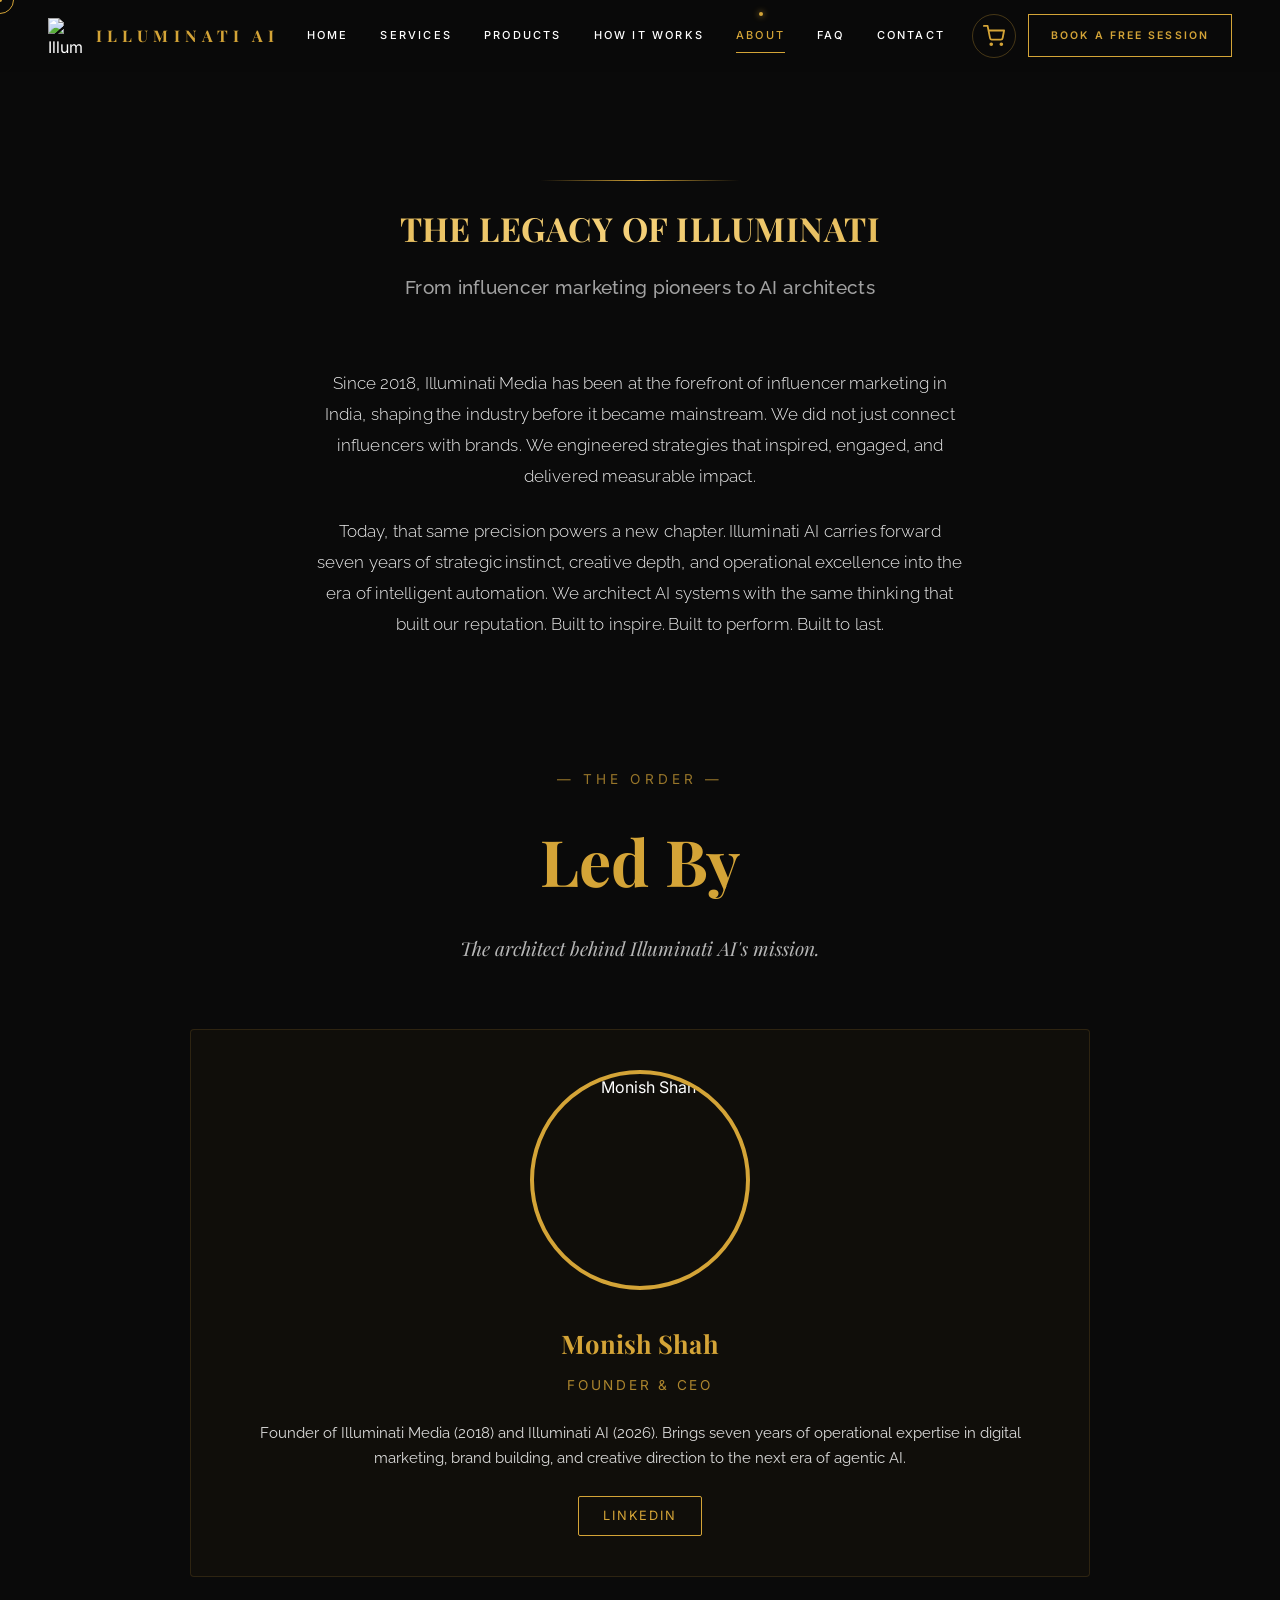
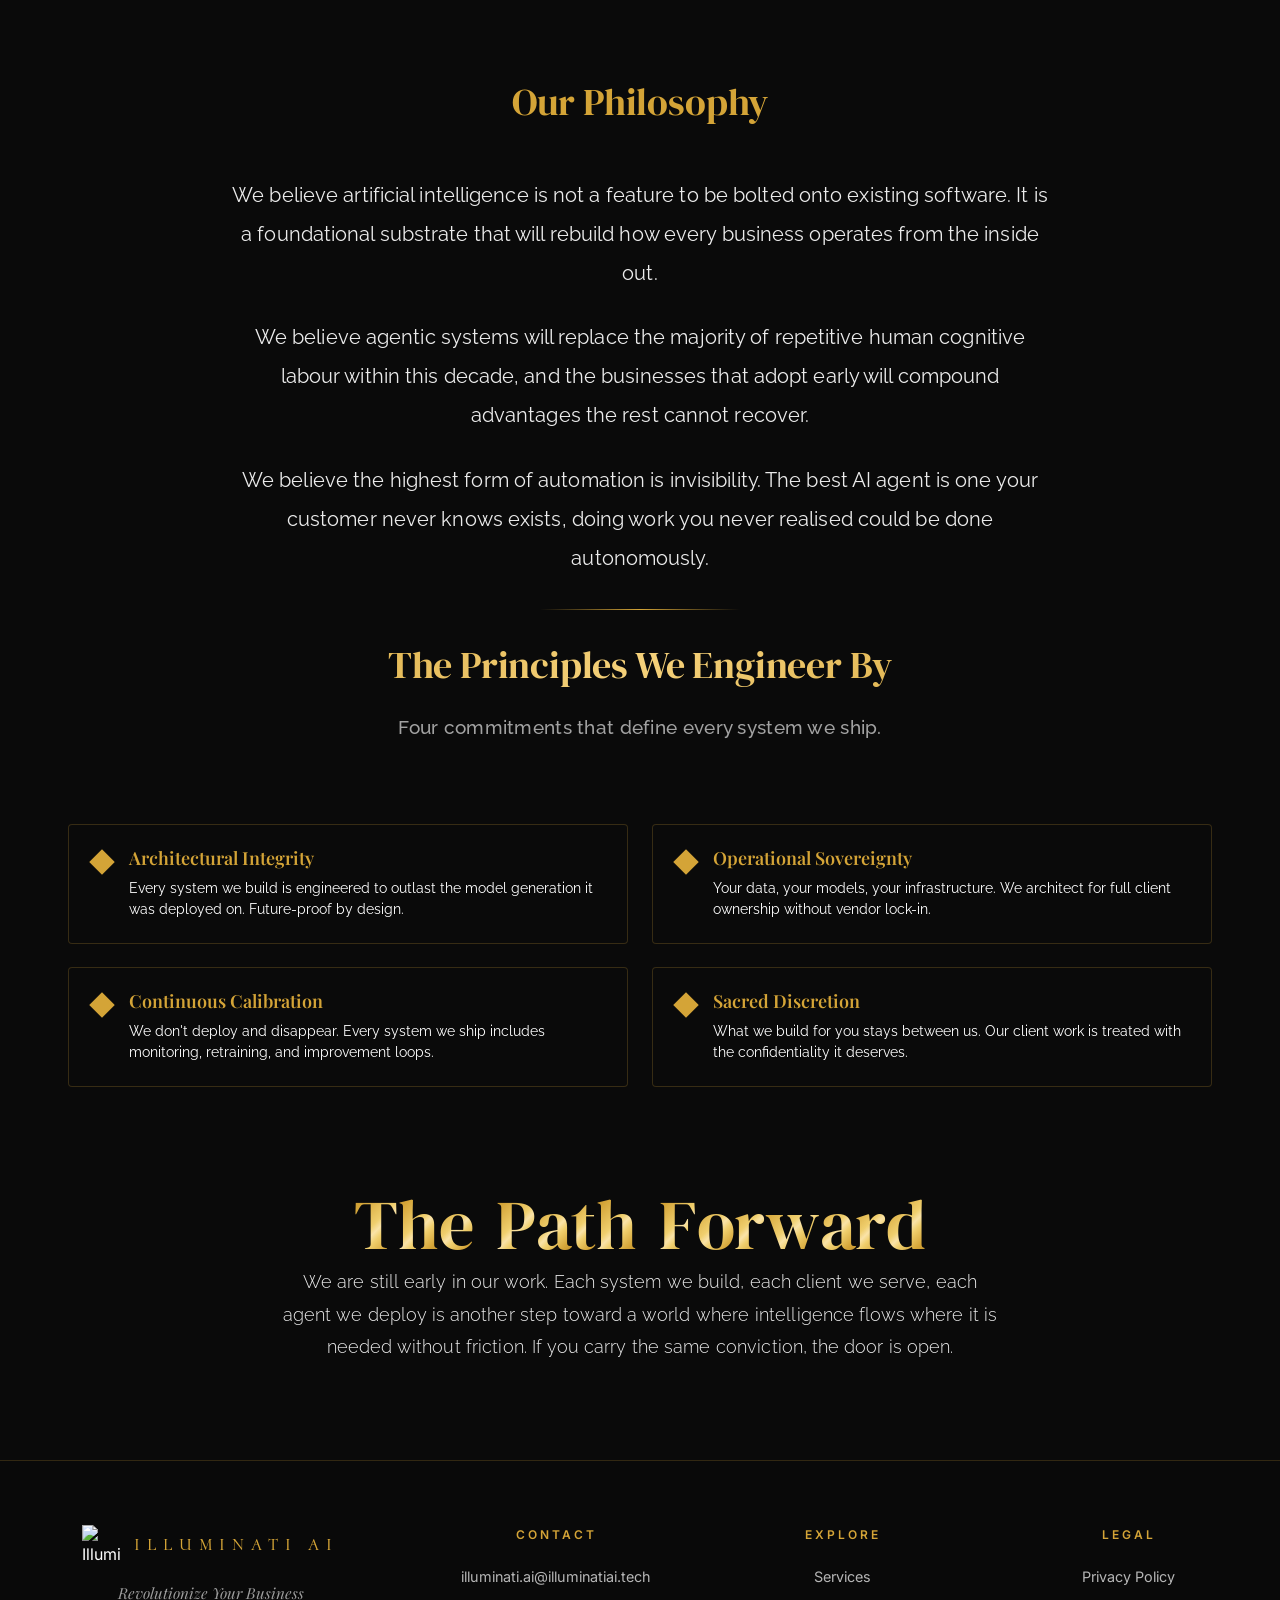
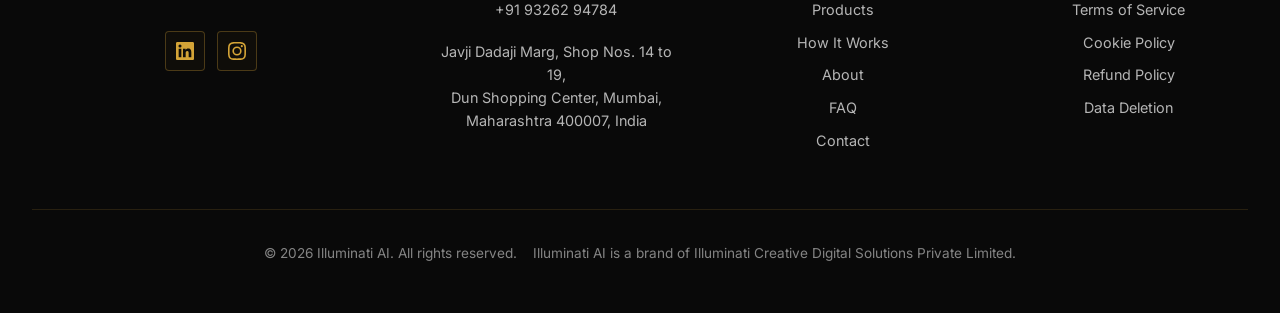
==== about.html @ 4850814b "Cache-bust app.js so the service-card reveal fix reaches returning visitors vercel.json serves /asse" ====
﻿<!DOCTYPE html>
<html lang="en">
<head>
<meta charset="UTF-8" />
<meta name="viewport" content="width=device-width, initial-scale=1.0" />
<meta name="description" content="Illuminati AI evolved from Illuminati Media (est. 2018). Founded by Monish Shah, we engineer premium AI agents and agentic systems for Indian businesses.">
<title>About Illuminati AI – AI Agency Founded by Monish Shah, Mumbai</title>
<link rel="preconnect" href="https://fonts.googleapis.com">
<link rel="preconnect" href="https://fonts.gstatic.com" crossorigin>
<link href="https://fonts.googleapis.com/css2?family=Cinzel:wght@400;500;600;700;800;900&family=Cormorant+Garamond:ital,wght@0,300..700;1,300..700&family=Italiana&family=Inter:wght@300;400;500;600;700&family=DM+Serif+Display&family=Playfair+Display:ital,wght@0,400..900;1,400..900&family=Fraunces:opsz,wght@9..144,300..700&family=EB+Garamond:ital,wght@0,400..800;1,400..800&family=Cormorant+Upright:wght@300;400;500;600;700&family=Raleway:ital,wght@0,100..900;1,100..900&display=swap" rel="stylesheet">
<link rel="canonical" href="https://illuminatiai.tech/about.html">
<meta name="robots" content="index, follow">

<link rel="icon" type="image/png" href="assets/logo.png">
<link rel="apple-touch-icon" href="assets/logo.png">
<meta name="theme-color" content="#0a0a0a">

<!-- SEO: keywords + author + language -->
<meta name="keywords" content="Illuminati AI, Monish Shah, AI agency Mumbai, agentic AI, AI engineering team, founder">
<meta name="author" content="Illuminati AI">
<meta name="language" content="English">

<!-- SEO: OG image dimensions + locale (companion to existing OG tags) -->
<meta property="og:image:width" content="1200">
<meta property="og:image:height" content="630">
<meta property="og:locale" content="en_US">

<!-- SEO: Twitter URL + description (companion to existing twitter:* tags) -->
<meta name="twitter:url" content="https://illuminatiai.tech/about.html">
<meta name="twitter:description" content="Illuminati AI evolved from Illuminati Media (est. 2018). Premium AI engineering for Indian businesses.">

<!-- Google Analytics 4 (gated by cookie consent — Consent Mode v2, defaults to DENIED) -->
<script async src="https://www.googletagmanager.com/gtag/js?id=G-WFK3MFE11M"></script>
<script>
  window.dataLayer = window.dataLayer || [];
  function gtag(){dataLayer.push(arguments);}

  // Default to DENIED for everything that needs consent. The cookie banner
  // flips analytics_storage to 'granted' on Accept All via gtag('consent','update', ...).
  gtag('consent', 'default', {
    'analytics_storage': 'denied',
    'ad_storage': 'denied',
    'ad_user_data': 'denied',
    'ad_personalization': 'denied',
    'wait_for_update': 500
  });

  gtag('js', new Date());
  gtag('config', 'G-WFK3MFE11M', { 'anonymize_ip': true });
</script>

<meta property="og:type" content="website">
<meta property="og:site_name" content="Illuminati AI">
<meta property="og:title" content="About Illuminati AI – AI Agency Founded by Monish Shah">
<meta property="og:description" content="Illuminati AI evolved from Illuminati Media (est. 2018). Premium AI engineering for Indian businesses.">
<meta property="og:image" content="https://illuminatiai.tech/assets/logo.png">
<meta property="og:url" content="https://illuminatiai.tech/about.html">

<meta name="twitter:card" content="summary_large_image">
<meta name="twitter:title" content="About Illuminati AI – AI Agency in Mumbai">
<meta name="twitter:image" content="https://illuminatiai.tech/assets/logo.png">
<link rel="stylesheet" href="assets/styles.css">
<script src="assets/feature-flags.js"></script>
<script src="https://checkout.razorpay.com/v1/checkout.js"></script>
</head>
<body class="about-page">

<div class="cursor-ring"></div>
<div class="cursor-dot"></div>

<nav class="nav" id="nav">
  <a href="index.html" class="nav-brand" data-page-link>
    <span class="logo-mark" data-logo="mark"></span>
    <span class="nav-brand-name">Illuminati AI</span>
  </a>
  <ul class="nav-links">
    <li><a class="nav-link" href="index.html"        data-nav="index.html"        data-page-link>Home</a></li>
    <li><a class="nav-link" href="services.html"     data-nav="services.html"     data-page-link>Services</a></li>
    <li><a class="nav-link" href="products.html"     data-nav="products.html"     data-page-link>Products</a></li>
    <li><a class="nav-link" href="how-it-works.html" data-nav="how-it-works.html" data-page-link>How It Works</a></li>
    <li><a class="nav-link" href="about.html"        data-nav="about.html"        data-page-link>About</a></li>
    <li><a class="nav-link" href="faq.html"          data-nav="faq.html"          data-page-link>FAQ</a></li>
    <li><a class="nav-link" href="contact.html"      data-nav="contact.html"      data-page-link>Contact</a></li>
  </ul>
  <div class="nav-cta"><button class="nav-cart-btn cart-only" id="navCartBtn" aria-label="Open cart">
    <svg width="22" height="22" viewBox="0 0 24 24" fill="none" stroke="currentColor" stroke-width="2" stroke-linecap="round" stroke-linejoin="round">
      <circle cx="9" cy="21" r="1"></circle>
      <circle cx="20" cy="21" r="1"></circle>
      <path d="M1 1h4l2.68 13.39a2 2 0 0 0 2 1.61h9.72a2 2 0 0 0 2-1.61L23 6H6"></path>
    </svg>
    <span class="cart-badge" id="cartBadge" style="display:none;">0</span>
  </button><a href="contact.html" class="btn-nav" data-page-link>Book a Free Session</a></div>
  <button class="hamburger" id="hamburger" aria-label="Toggle menu"><span></span><span></span><span></span></button>
</nav>
<div class="mobile-menu" id="mobileMenu">
  <a class="nav-link" href="index.html"        data-page-link>Home</a>
  <a class="nav-link" href="services.html"     data-page-link>Services</a>
  <a class="nav-link" href="products.html"     data-page-link>Products</a>
  <a class="nav-link" href="how-it-works.html" data-page-link>How It Works</a>
  <a class="nav-link" href="about.html"        data-page-link>About</a>
  <a class="nav-link" href="faq.html"          data-page-link>FAQ</a>
  <a class="nav-link" href="contact.html"      data-page-link>Contact</a>
</div>

<main class="page page-fade-in">

  <!-- A. Hero -->
  <section class="section section--center">
    <div class="container">
      <h1 class="title-page split-words">The Legacy of Illuminati</h1>
      <p class="subhead legacy-subheadline reveal delay-2">
        From influencer marketing pioneers to AI architects
      </p>
      <div class="hairline reveal delay-3"></div>
      <div class="legacy-body">
        <p>
          Since 2018, Illuminati Media has been at the forefront of influencer marketing in India, shaping the industry before it became mainstream.
          We did not just connect influencers with brands. We engineered strategies that inspired, engaged, and delivered measurable impact.
        </p>
        <p>
          Today, that same precision powers a new chapter. Illuminati AI carries forward seven years of strategic instinct, creative depth, and operational excellence into the era of intelligent automation.
          We architect AI systems with the same thinking that built our reputation. Built to inspire. Built to perform. Built to last.
        </p>
      </div>
    </div>
  </section>

  <!-- A2. Founder / The Order -->
  <section class="founder-section">
    <div class="founder-section-header">
      <span class="section-label">— The Order —</span>
      <h2 class="founder-section-title">Led By</h2>
      <p class="founder-section-subtitle">The architect behind Illuminati AI's mission.</p>
    </div>

    <div class="founder-grid">

      <!-- FOUNDER 1 -->
      <div class="founder-card">
        <div class="founder-photo">
          <img src="assets/founder.jpg" alt="Monish Shah" class="founder-photo-img">
        </div>
        <h3 class="founder-name">Monish Shah</h3>
        <p class="founder-role">Founder &amp; CEO</p>
        <p class="founder-bio">
          Founder of Illuminati Media (2018) and Illuminati AI (2026). Brings seven years of operational expertise in digital marketing, brand building, and creative direction to the next era of agentic AI.
        </p>
        <div class="founder-social">
          <a href="https://www.linkedin.com/in/monish-shah-/" target="_blank" rel="noopener" class="founder-social-link">
            LinkedIn
          </a>
        </div>
      </div>

      <!-- Add more founder cards here as needed -->

    </div>
  </section>

  <!-- B. Manifesto -->
  <section class="section--tight section--center philosophy-section">
    <div class="container">
      <div class="manifesto">
        <h2 class="title-section">Our Philosophy</h2>
        <p class="manifesto-paragraph">
          We believe artificial intelligence is not a feature to be bolted onto existing software.
          It is a foundational substrate that will rebuild how every business operates from the inside out.
        </p>
        <p class="manifesto-paragraph">
          We believe agentic systems will replace the majority of repetitive human cognitive labour within this decade,
          and the businesses that adopt early will compound advantages the rest cannot recover.
        </p>
        <p class="manifesto-paragraph">
          We believe the highest form of automation is invisibility. The best AI agent is one your customer never knows exists,
          doing work you never realised could be done autonomously.
        </p>
        <div class="hairline"></div>
      </div>
    </div>
  </section>

  <!-- D. Engineering Standards -->
  <section class="section section--center principles-section">
    <div class="container">
      <h2 class="title-section">The Principles We Engineer By</h2>
      <p class="subhead">
        Four commitments that define every system we ship.
      </p>
      <div class="hairline reveal delay-3"></div>

      <div class="standards-grid">
        <div class="standard-card">
          <span class="standard-icon"></span>
          <div class="standard-body">
            <h3>Architectural Integrity</h3>
            <p>Every system we build is engineered to outlast the model generation it was deployed on. Future-proof by design.</p>
          </div>
        </div>
        <div class="standard-card">
          <span class="standard-icon"></span>
          <div class="standard-body">
            <h3>Operational Sovereignty</h3>
            <p>Your data, your models, your infrastructure. We architect for full client ownership without vendor lock-in.</p>
          </div>
        </div>
        <div class="standard-card">
          <span class="standard-icon"></span>
          <div class="standard-body">
            <h3>Continuous Calibration</h3>
            <p>We don't deploy and disappear. Every system we ship includes monitoring, retraining, and improvement loops.</p>
          </div>
        </div>
        <div class="standard-card">
          <span class="standard-icon"></span>
          <div class="standard-body">
            <h3>Sacred Discretion</h3>
            <p>What we build for you stays between us. Our client work is treated with the confidentiality it deserves.</p>
          </div>
        </div>
      </div>
    </div>
  </section>

  <!-- G. The Path Forward -->
  <section class="section--tight section--center path-forward">
    <div class="path-forward-beam"></div>
    <div class="container">
      <div class="manifesto">
        <h2 class="title-section">The Path Forward</h2>
        <p>
          We are still early in our work. Each system we build, each client we serve, each agent we deploy is another step toward a world where intelligence flows where it is needed without friction.
          If you carry the same conviction, the door is open.
        </p>
      </div>
    </div>
  </section>

</main>

<footer class="main-footer">
  <div class="footer-content">

    <div class="footer-brand-block">
      <div class="footer-brand">
        <img src="assets/logo.png" alt="Illuminati AI" class="footer-logo">
        <span class="footer-brand-name">Illuminati AI</span>
      </div>
      <p class="footer-tagline">Revolutionize Your Business</p>

      <!-- Social Media Icons -->
      <div class="footer-social-links">
        <a href="https://www.linkedin.com/company/illuminati-ai/" target="_blank" rel="noopener" aria-label="LinkedIn" class="footer-social-icon">
          <svg viewBox="0 0 24 24" width="20" height="20" fill="currentColor">
            <path d="M20.447 20.452h-3.554v-5.569c0-1.328-.027-3.037-1.852-3.037-1.853 0-2.136 1.445-2.136 2.939v5.667H9.351V9h3.414v1.561h.046c.477-.9 1.637-1.85 3.37-1.85 3.601 0 4.267 2.37 4.267 5.455v6.286zM5.337 7.433a2.062 2.062 0 01-2.063-2.065 2.063 2.063 0 112.063 2.065zm1.782 13.019H3.555V9h3.564v11.452zM22.225 0H1.771C.792 0 0 .774 0 1.729v20.542C0 23.227.792 24 1.771 24h20.451C23.2 24 24 23.227 24 22.271V1.729C24 .774 23.2 0 22.222 0h.003z"/>
          </svg>
        </a>
        <a href="https://www.instagram.com/illuminati.ai2026/?utm_source=ig_web_button_share_sheet" target="_blank" rel="noopener" aria-label="Instagram" class="footer-social-icon">
          <svg viewBox="0 0 24 24" width="20" height="20" fill="currentColor">
            <path d="M12 2.163c3.204 0 3.584.012 4.85.07 3.252.148 4.771 1.691 4.919 4.919.058 1.265.069 1.645.069 4.849 0 3.205-.012 3.584-.069 4.849-.149 3.225-1.664 4.771-4.919 4.919-1.266.058-1.644.07-4.85.07-3.204 0-3.584-.012-4.849-.07-3.26-.149-4.771-1.699-4.919-4.92-.058-1.265-.07-1.644-.07-4.849 0-3.204.013-3.583.07-4.849.149-3.227 1.664-4.771 4.919-4.919 1.266-.057 1.645-.069 4.849-.069zM12 0C8.741 0 8.333.014 7.053.072 2.695.272.273 2.69.073 7.052.014 8.333 0 8.741 0 12c0 3.259.014 3.668.072 4.948.2 4.358 2.618 6.78 6.98 6.98C8.333 23.986 8.741 24 12 24c3.259 0 3.668-.014 4.948-.072 4.354-.2 6.782-2.618 6.979-6.98.059-1.28.073-1.689.073-4.948 0-3.259-.014-3.667-.072-4.947-.196-4.354-2.617-6.78-6.979-6.98C15.668.014 15.259 0 12 0zm0 5.838a6.162 6.162 0 100 12.324 6.162 6.162 0 000-12.324zM12 16a4 4 0 110-8 4 4 0 010 8zm6.406-11.845a1.44 1.44 0 100 2.881 1.44 1.44 0 000-2.881z"/>
          </svg>
        </a>
      </div>
    </div>

    <div class="footer-contact-block">
      <h4>Contact</h4>
      <p><a href="mailto:illuminati.ai@illuminatiai.tech">illuminati.ai@illuminatiai.tech</a></p>
      <p><a href="tel:+919326294784">+91 93262 94784</a></p>
      <p class="footer-address">
        Javji Dadaji Marg, Shop Nos. 14 to 19,<br>
        Dun Shopping Center, Mumbai,<br>
        Maharashtra 400007, India
      </p>
    </div>

    <div class="footer-explore-block">
      <h4>Explore</h4>
      <a href="services.html">Services</a>
      <a href="products.html">Products</a>
      <a href="how-it-works.html">How It Works</a>
      <a href="about.html">About</a>
      <a href="faq.html">FAQ</a>
      <a href="contact.html">Contact</a>
    </div>

    <div class="footer-legal-block">
      <h4>Legal</h4>
      <a href="privacy.html">Privacy Policy</a>
      <a href="terms.html">Terms of Service</a>
      <a href="cookies.html">Cookie Policy</a>
      <a href="refund.html">Refund Policy</a>
      <a href="data-deletion.html">Data Deletion</a>
    </div>

  </div>

  <div class="footer-bottom">
    <p class="footer-copy">© 2026 Illuminati AI. All rights reserved.</p>
    <p class="footer-copy">Illuminati AI is a brand of Illuminati Creative Digital Solutions Private Limited.</p>
  </div>
</footer>

<script src="https://cdn.jsdelivr.net/npm/gsap@3.13.0/dist/gsap.min.js"></script>
<script src="https://cdn.jsdelivr.net/npm/gsap@3.13.0/dist/ScrollTrigger.min.js"></script>
<script src="https://cdn.jsdelivr.net/npm/lenis@1.1.13/dist/lenis.min.js"></script>
<script src="assets/orbit-field.js"></script>
<script src="assets/app.js?v=2"></script>
<script src="assets/animations.js"></script>

<!-- Cookie Consent Banner -->
<div id="cookie-consent-banner" class="cookie-banner" style="display: none;">
  <button class="cookie-banner-close" aria-label="Close" onclick="hideCookieBanner()">&times;</button>
  <p class="cookie-banner-text">
    We use cookies to enhance your browsing experience and analyze our traffic. Read our <a href="https://illuminatiai.tech/cookies">Cookie Policy</a> for more information
  </p>
  <div class="cookie-banner-actions">
    <button class="btn-cookie-reject" onclick="rejectAllCookies()">Reject All</button>
    <button class="btn-cookie-accept" onclick="acceptAllCookies()">Accept All</button>
  </div>
</div>

<script src="assets/cart.js"></script>
<script src="assets/razorpay-checkout.js"></script>
<script src="assets/cookie-consent.js"></script>
</body>
</html>
---- assets/styles.css ----
/* =========================================================
   ILLUMINATI AI — DESIGN SYSTEM (refined pass)
   - Tighter spacing on an 8-point grid
   - Calmer Lusion-style motion
   - Sub-heads: Cormorant Garamond 500 regular (non-italic)
========================================================= */
:root {
  /* Palette */
  --black:            #0a0a0a;
  --black-soft:       #0f0f0f;
  --black-card:       #131313;
  --white:            #ffffff;
  --gold:             #D4A437;
  --gold-light:       #E0B958;
  --gold-bright:      #F0CB6A;
  --gold-dim:         #8a6a1f;
  --gold-glow:        rgba(212, 164, 55, 0.4);
  --gold-glow-soft:   rgba(212, 164, 55, 0.15);
  --gold-border:      rgba(212, 164, 55, 0.25);
  --white-muted:      rgba(255, 255, 255, 0.62);
  --white-faint:      rgba(255, 255, 255, 0.32);

  /* Easing — Lusion-style */
  --ease-luxe: cubic-bezier(0.23, 1, 0.32, 1);
  --ease-soft: cubic-bezier(0.4, 0, 0.2, 1);

  /* Gold gradient text fill */
  --gold-grad: linear-gradient(135deg, #D4A437 0%, #F5D17A 50%, #D4A437 100%);

  /* 8-point spacing scale */
  --s-1: 8px;   --s-2: 16px; --s-3: 24px; --s-4: 32px;
  --s-5: 40px;  --s-6: 48px; --s-7: 64px; --s-8: 80px; --s-9: 96px;
}

/* =========================================================
   RESET & BASE
========================================================= */
*, *::before, *::after { box-sizing: border-box; margin: 0; padding: 0; }
html { -webkit-font-smoothing: antialiased; -moz-osx-font-smoothing: grayscale; }
body {
  font-family: 'Inter', sans-serif;
  font-weight: 400;
  font-size: 1rem;
  line-height: 1.7;
  color: var(--white);
  background: var(--black);
  overflow-x: hidden;
  cursor: none;
  position: relative;
  min-height: 100vh;
}
img, svg { display: block; max-width: 100%; }
a { color: inherit; text-decoration: none; }
button { font-family: inherit; cursor: none; border: none; background: none; color: inherit; }
input, textarea { font-family: inherit; outline: none; }
ul { list-style: none; }
::selection { background: var(--gold); color: var(--black); }

/* Film grain removed — feTurbulence repaints every scroll frame and hurts FPS. */

/* =========================================================
   TYPOGRAPHY
========================================================= */
.title-hero {
  font-family: 'Playfair Display', serif;
  font-weight: 700;
  font-size: clamp(2.1rem, 4.2vw, 3.6rem);
  line-height: 1.1;
  letter-spacing: 0.015em;
  text-transform: uppercase;
  background: var(--gold-grad);
  -webkit-background-clip: text;
  -webkit-text-fill-color: transparent;
  background-clip: text;
  text-align: center;
  max-width: 1100px;
  margin: 0 auto;
}
.title-page {
  font-family: 'Playfair Display', serif;
  font-weight: 700;
  font-size: clamp(1.45rem, 2.6vw, 2.2rem);
  line-height: 1.18;
  letter-spacing: 0.015em;
  text-transform: uppercase;
  background: var(--gold-grad);
  -webkit-background-clip: text;
  -webkit-text-fill-color: transparent;
  background-clip: text;
  text-align: center;
  max-width: 1100px;
  margin: 0 auto;
}
.title-section {
  font-family: 'DM Serif Display', serif;
  font-weight: 400;
  font-size: clamp(1.65rem, 3vw, 2.5rem);
  line-height: 1.18;
  letter-spacing: -0.005em;
  background: var(--gold-grad);
  -webkit-background-clip: text;
  -webkit-text-fill-color: transparent;
  background-clip: text;
  text-align: center;
  max-width: 980px;
  margin: 0 auto;
}

.kicker {
  font-family: 'Raleway', sans-serif;
  font-weight: 500;
  font-size: 1.15rem;
  color: var(--gold-light);
  letter-spacing: 0.06em;
  text-align: center;
  margin: 0 auto var(--s-2);
  text-transform: uppercase;
}

/* Lede paragraphs — premium editorial italic serif. */
.lede {
  font-family: 'Playfair Display', serif;
  font-weight: 400;
  font-style: italic;
  font-size: clamp(1.2rem, 1.6vw, 1.55rem);
  line-height: 1.75;
  letter-spacing: 0.005em;
  color: rgba(255, 255, 255, 0.9);
  text-align: center;
  max-width: 820px;
  margin: 0 auto;
}

/* ─── ABOUT PAGE — Premium typography hierarchy ─── */

/* Sub-headline directly under the page title. */
.legacy-subheadline {
  font-family: 'Raleway', sans-serif;
  font-weight: 400;
  font-style: italic;
  font-size: clamp(1.4rem, 2vw, 2rem);
  letter-spacing: 0.005em;
  line-height: 1.4;
  color: #D4A437;
  opacity: 0.85;
  max-width: 60ch;
  margin: 0 auto;
  text-align: center;
}

/* Legacy story body — warm narrator (Fraunces). */
.legacy-body {
  margin-top: 32px;
  text-align: center;
}
.legacy-body p {
  font-family: 'Raleway', sans-serif;
  font-weight: 300;
  font-style: normal;
  font-size: clamp(1.05rem, 1.3vw, 1.25rem);
  letter-spacing: 0.005em;
  line-height: 1.85;
  color: rgba(255, 255, 255, 0.92);
  max-width: 65ch;
  margin: 0 auto 1.5rem;
}
.legacy-body p:last-child { margin-bottom: 0; }

/* Word-by-word lift reveal — each word floats in from a small random
   scatter with rotation, blur and overshoot. JS sets per-word
   --lx/--ly/--lrot custom props + a stagger animation-delay. Triggered
   alongside the page hero animation via body.page-anim-go. */
.legacy-body .legacy-word {
  display: inline-block;
  opacity: 0;
  transform:
    translate(var(--lx, 0px), var(--ly, 28px))
    rotateZ(var(--lrot, 0deg))
    scale(0.72);
  filter: blur(8px);
  will-change: transform, opacity, filter;
}
body:not(.home-page).page-anim-go .legacy-body .legacy-word {
  animation: legacyWordRise 1.2s cubic-bezier(0.34, 1.56, 0.64, 1) forwards;
}
@keyframes legacyWordRise {
  0% {
    opacity: 0;
    transform:
      translate(var(--lx, 0px), var(--ly, 28px))
      rotateZ(var(--lrot, 0deg))
      scale(0.72);
    filter: blur(8px);
  }
  55% {
    opacity: 1;
    transform: translate(0, -3px) rotateZ(0) scale(1.05);
    filter: blur(0);
  }
  78% {
    transform: translate(0, 0) rotateZ(0) scale(0.98);
  }
  100% {
    opacity: 1;
    transform: translate(0, 0) rotateZ(0) scale(1);
    filter: blur(0);
  }
}
@media (prefers-reduced-motion: reduce) {
  .legacy-body .legacy-word {
    opacity: 1 !important;
    transform: none !important;
    filter: none !important;
    animation: none !important;
  }
}

/* Manifesto / Philosophy paragraphs — Raleway, sized for "one frame"
   on the about page. */
.manifesto-paragraph {
  font-family: 'Raleway', sans-serif;
  font-weight: 400;
  font-style: normal;
  font-size: clamp(1.18rem, 1.6vw, 1.55rem);
  letter-spacing: 0.005em;
  line-height: 1.9;
  color: rgba(255, 255, 255, 0.92);
  max-width: 68ch;
  margin: 0 auto 1.6rem;
  text-align: center;
}
.manifesto-paragraph:last-of-type { margin-bottom: 0.8rem; }

/* ─── ABOUT — Philosophy section reveal ───
   Fires only after the user scrolls past the legacy hero. The heading
   tilts down from above with a 3D rotateX + gold flash, then each
   paragraph enters from a different direction:
     P1 — hinges down from the top (rotateX -30deg)
     P2 — slides in from the right with a small skew
     P3 — hinges up from the bottom (rotateX +30deg) */
.philosophy-section {
  perspective: 1400px;
  perspective-origin: 50% 50%;
  padding-top: 24px;
  padding-bottom: 24px;
  margin-top: -80px;            /* pull tight against the legacy block above */
}
.philosophy-section .title-section {
  opacity: 0;
  transform: translateY(-100px) rotateX(-55deg) scale(0.82);
  transform-origin: 50% 100%;
  transform-style: preserve-3d;
  filter: blur(16px) brightness(2.2);
  will-change: transform, opacity, filter;
  /* Drop the inherited background-clip:text gradient — when the
     element's content-box ends at the baseline, descenders (p, y, g)
     extend below it and get visually clipped. Solid gold colour with
     a generous line-height + padding-bottom renders cleanly. */
  background: none;
  -webkit-text-fill-color: var(--gold);
  color: var(--gold);
  line-height: 1.5;
  padding-bottom: 0.35em;
  margin-bottom: 32px;
  overflow: visible;
}
.philosophy-section .manifesto-paragraph {
  opacity: 0;
  will-change: transform, opacity, filter;
}
.philosophy-section .manifesto-paragraph:nth-of-type(1) {
  transform: rotateX(-32deg) translateY(70px) scale(0.94);
  transform-origin: 50% 0%;
  filter: blur(10px);
}
.philosophy-section .manifesto-paragraph:nth-of-type(2) {
  transform: translateX(160px) skewX(-4deg) scale(0.96);
  filter: blur(8px);
}
.philosophy-section .manifesto-paragraph:nth-of-type(3) {
  transform: rotateX(32deg) translateY(-70px) scale(0.94);
  transform-origin: 50% 100%;
  filter: blur(10px);
}

.philosophy-section.is-revealed .title-section {
  animation: philosophyTitleSlam 1.5s cubic-bezier(0.34, 1.56, 0.64, 1) forwards;
}
.philosophy-section.is-revealed .manifesto-paragraph:nth-of-type(1) {
  animation: philosophyP1Hinge 1.45s cubic-bezier(0.16, 1, 0.3, 1) 0.45s forwards;
}
.philosophy-section.is-revealed .manifesto-paragraph:nth-of-type(2) {
  animation: philosophyP2Slide 1.45s cubic-bezier(0.16, 1, 0.3, 1) 0.75s forwards;
}
.philosophy-section.is-revealed .manifesto-paragraph:nth-of-type(3) {
  animation: philosophyP3Hinge 1.45s cubic-bezier(0.16, 1, 0.3, 1) 1.05s forwards;
}

@keyframes philosophyTitleSlam {
  0% {
    opacity: 0;
    transform: translateY(-100px) rotateX(-55deg) scale(0.82);
    filter: blur(16px) brightness(2.2);
  }
  55% {
    opacity: 1;
    transform: translateY(8px) rotateX(12deg) scale(1.06);
    filter: blur(0) brightness(1.5)
            drop-shadow(0 0 28px rgba(245, 212, 133, 0.85))
            drop-shadow(0 0 56px rgba(212, 164, 55, 0.4));
  }
  78% {
    transform: translateY(0) rotateX(-4deg) scale(0.985);
    filter: blur(0) brightness(1.15)
            drop-shadow(0 0 14px rgba(212, 164, 55, 0.4));
  }
  100% {
    opacity: 1;
    transform: translateY(0) rotateX(0) scale(1);
    filter: blur(0) brightness(1) drop-shadow(0 0 0 rgba(212, 164, 55, 0));
  }
}
@keyframes philosophyP1Hinge {
  to { opacity: 1; transform: rotateX(0) translateY(0) scale(1); filter: blur(0); }
}
@keyframes philosophyP2Slide {
  to { opacity: 1; transform: translateX(0) skewX(0) scale(1); filter: blur(0); }
}
@keyframes philosophyP3Hinge {
  to { opacity: 1; transform: rotateX(0) translateY(0) scale(1); filter: blur(0); }
}

@media (prefers-reduced-motion: reduce) {
  .philosophy-section .title-section,
  .philosophy-section .manifesto-paragraph {
    opacity: 1 !important;
    transform: none !important;
    filter: none !important;
    animation: none !important;
  }
}

/* Path Forward closing paragraph — Raleway, same voice as legacy. */
.path-forward p {
  font-family: 'Raleway', sans-serif;
  font-weight: 300;
  font-style: normal;
  font-size: clamp(1.1rem, 1.3vw, 1.3rem);
  letter-spacing: 0.005em;
  line-height: 1.85;
  color: rgba(255, 255, 255, 0.92);
  max-width: 65ch;
  margin: 0 auto 1.5rem;
  text-align: center;
}

/* Pull the section up — tight against the principles grid above. */
body.about-page .path-forward {
  padding-top: 24px;
  margin-top: -24px;
  position: relative;
  overflow: visible;
  perspective: 1400px;
  perspective-origin: 50% 0;
}

/* ─── PATH FORWARD — crazy cinematic reveal ───
   The heading explodes in: each character flies from a random 3D
   scatter with rotation + blur + brightness, snaps to place with
   overshoot, then a gold shimmer sweeps across the line. The
   paragraph words then cascade in from their own random scatter,
   while a vertical gold light-beam descends from above and ignites
   the heading at the moment of impact. */
.path-forward-beam {
  position: absolute;
  top: 0;
  left: 50%;
  width: 2px;
  height: 0;
  background: linear-gradient(180deg,
    transparent,
    rgba(245, 212, 133, 0.7) 30%,
    rgba(245, 212, 133, 0.95) 50%,
    rgba(212, 164, 55, 0.5) 75%,
    transparent);
  filter: drop-shadow(0 0 14px rgba(245, 212, 133, 0.85));
  transform: translateX(-50%);
  pointer-events: none;
  opacity: 0;
}
.path-forward.is-revealed .path-forward-beam {
  animation: pathBeamDescend 1.1s cubic-bezier(0.16, 1, 0.3, 1) forwards;
}
@keyframes pathBeamDescend {
  0%   { opacity: 0; height: 0; }
  20%  { opacity: 1; }
  60%  { opacity: 1; height: 50%; }
  100% { opacity: 0; height: 65%; }
}

/* Heading — TRAMPOLINE BOUNCE per char with gold flash.
   Each character starts as a thin pancake at the bottom of its line,
   springs upward over-stretching vertically, squashes down on landing,
   then settles. Combined with stagger this reads like piano keys
   being struck in sequence — completely different mechanic from the
   legacy word-scatter. */
.path-forward .title-section {
  position: relative;
  font-size: clamp(2.4rem, 5.5vw, 4.4rem);
  display: inline-block;
}
.path-forward .pf-char {
  display: inline-block;
  opacity: 0;
  transform: translateY(110%) scaleY(0.06) scaleX(1.4);
  transform-origin: 50% 100%;
  filter: blur(2px);
  will-change: transform, opacity, filter;
  /* Each char paints its own gold gradient — the parent's
     background-clip:text doesn't inherit through child spans, so
     without this the chars render as transparent. */
  background: linear-gradient(135deg,
    #b88a2c 0%,
    #d4a437 22%,
    #f0cf6e 48%,
    #fae3a8 55%,
    #f0cf6e 62%,
    #d4a437 78%,
    #a87a22 100%);
  -webkit-background-clip: text;
  -webkit-text-fill-color: transparent;
  background-clip: text;
}
.path-forward .pf-char.space {
  width: 0.32em;
  -webkit-text-fill-color: transparent;
}
.path-forward.is-revealed .pf-char {
  animation: pathCharBounce 1.05s cubic-bezier(0.34, 1.56, 0.64, 1) forwards;
}
@keyframes pathCharBounce {
  0% {
    opacity: 0;
    transform: translateY(110%) scaleY(0.06) scaleX(1.4);
    filter: blur(2px) drop-shadow(0 0 0 rgba(245, 212, 133, 0));
  }
  35% {
    opacity: 1;
    transform: translateY(-18%) scaleY(1.45) scaleX(0.78);
    filter: blur(0) drop-shadow(0 0 22px rgba(245, 212, 133, 0.95))
            drop-shadow(0 0 44px rgba(212, 164, 55, 0.5));
  }
  60% {
    transform: translateY(0%) scaleY(0.78) scaleX(1.18);
    filter: blur(0) drop-shadow(0 0 10px rgba(212, 164, 55, 0.55));
  }
  78% {
    transform: translateY(0%) scaleY(1.1) scaleX(0.95);
    filter: blur(0) drop-shadow(0 0 4px rgba(212, 164, 55, 0.25));
  }
  92% {
    transform: translateY(0%) scaleY(0.97) scaleX(1.02);
  }
  100% {
    opacity: 1;
    transform: translateY(0%) scaleY(1) scaleX(1);
    filter: blur(0) drop-shadow(0 0 0 rgba(212, 164, 55, 0));
  }
}

/* Gold shimmer sweep across the heading after chars settle. */
.path-forward .title-section::after {
  content: '';
  position: absolute;
  top: 0; left: -120%;
  width: 60%; height: 100%;
  background: linear-gradient(100deg,
    transparent,
    rgba(255, 245, 220, 0.0) 30%,
    rgba(255, 245, 220, 0.55) 50%,
    rgba(255, 245, 220, 0.0) 70%,
    transparent);
  pointer-events: none;
  mix-blend-mode: screen;
  opacity: 0;
}
.path-forward.is-revealed .title-section::after {
  animation: pathTitleShimmer 1.2s cubic-bezier(0.16, 1, 0.3, 1) 1.6s forwards;
}
@keyframes pathTitleShimmer {
  0%   { left: -120%; opacity: 1; }
  100% { left: 120%;  opacity: 0; }
}

/* Paragraph — TYPEWRITER SLIDE-UP. Each word starts hidden behind
   a clip-path mask at its bottom edge; on reveal the mask peels up to
   show the word, while a brief gold underline streaks beneath it. */
.path-forward .pf-word {
  display: inline-block;
  position: relative;
  opacity: 1;
  clip-path: inset(100% 0 0 0);
  transform: translateY(8px);
  will-change: clip-path, transform;
}
.path-forward .pf-word::after {
  content: '';
  position: absolute;
  left: 0; right: 100%;
  bottom: -2px;
  height: 1px;
  background: linear-gradient(90deg,
    rgba(245, 212, 133, 0) 0%,
    rgba(245, 212, 133, 0.95) 50%,
    rgba(245, 212, 133, 0) 100%);
  filter: drop-shadow(0 0 4px rgba(245, 212, 133, 0.6));
  pointer-events: none;
  opacity: 0;
}
.path-forward.is-revealed .pf-word {
  animation: pathWordReveal 0.42s cubic-bezier(0.16, 1, 0.3, 1) forwards;
}
.path-forward.is-revealed .pf-word::after {
  animation: pathWordTrail 0.5s cubic-bezier(0.16, 1, 0.3, 1) forwards;
  animation-delay: var(--pf-word-delay, 0s);
}
@keyframes pathWordReveal {
  0%   { clip-path: inset(100% 0 0 0); transform: translateY(8px); }
  100% { clip-path: inset(0 0 0 0);    transform: translateY(0);    }
}
@keyframes pathWordTrail {
  0%   { left: 0; right: 100%; opacity: 0; }
  25%  { opacity: 1; }
  60%  { left: 0; right: 0;    opacity: 0.8; }
  100% { left: 100%; right: 0; opacity: 0;   }
}

@media (prefers-reduced-motion: reduce) {
  .path-forward .pf-char,
  .path-forward .pf-word {
    opacity: 1 !important;
    transform: none !important;
    filter: none !important;
    animation: none !important;
  }
  .path-forward-beam,
  .path-forward .title-section::after { display: none !important; }
}

/* ─── ABOUT — Principles section reveal ───
   Heading slides in from the left, subhead from the right; each of the
   four standard cards flies in from its own corner of the viewport.
   Triggered after the user scrolls past Our Philosophy. */
.principles-section {
  padding-top: 32px !important;
  padding-bottom: 64px !important;
  margin-top: 0;
}
/* Trim everything between the philosophy block's bottom gold hairline
   and the Principles heading so the gap above the heading matches the
   gap below the subhead (≈32px on both sides). */
body.about-page .section--tight .manifesto {
  padding-bottom: 0;
}
body.about-page .section--tight {
  padding-bottom: 0;
}
body.about-page .philosophy-section .hairline {
  margin-bottom: 0;
}
.principles-section .title-section {
  opacity: 0;
  transform: translateX(-100vw);
  filter: blur(10px);
  will-change: transform, opacity, filter;
}
.principles-section .subhead {
  opacity: 0;
  transform: translateX(100vw);
  filter: blur(8px);
  will-change: transform, opacity, filter;
}
.principles-section.is-revealed .title-section {
  animation: heroSlideLeft 1.5s cubic-bezier(0.16, 1, 0.3, 1) forwards;
}
.principles-section.is-revealed .subhead {
  animation: heroSlideRight 1.5s cubic-bezier(0.16, 1, 0.3, 1) 0.35s forwards;
}

/* Each card pre-positioned at its outer-diagonal corner. */
.principles-section .standards-grid .standard-card {
  opacity: 0;
  filter: blur(8px);
  will-change: transform, opacity, filter;
}
.principles-section .standards-grid .standard-card:nth-child(1) {
  /* Architectural Integrity → from upper-left */
  transform: translate(-90vw, -60vh) rotate(-12deg) scale(0.82);
}
.principles-section .standards-grid .standard-card:nth-child(2) {
  /* Operational Sovereignty → from upper-right */
  transform: translate(90vw, -60vh) rotate(12deg) scale(0.82);
}
.principles-section .standards-grid .standard-card:nth-child(3) {
  /* Continuous Calibration → from lower-left */
  transform: translate(-90vw, 60vh) rotate(10deg) scale(0.82);
}
.principles-section .standards-grid .standard-card:nth-child(4) {
  /* Sacred Discretion → from lower-right */
  transform: translate(90vw, 60vh) rotate(-10deg) scale(0.82);
}
.principles-section.is-revealed .standards-grid .standard-card {
  animation: principleCardLand 1.55s cubic-bezier(0.16, 1, 0.3, 1) forwards;
}
.principles-section.is-revealed .standards-grid .standard-card:nth-child(1) { animation-delay: 0.55s; }
.principles-section.is-revealed .standards-grid .standard-card:nth-child(2) { animation-delay: 0.7s; }
.principles-section.is-revealed .standards-grid .standard-card:nth-child(3) { animation-delay: 0.85s; }
.principles-section.is-revealed .standards-grid .standard-card:nth-child(4) { animation-delay: 1.0s; }

@keyframes principleCardLand {
  to {
    transform: translate(0, 0) rotate(0) scale(1);
    opacity: 1;
    filter: blur(0);
  }
}

@media (prefers-reduced-motion: reduce) {
  .principles-section .title-section,
  .principles-section .subhead,
  .principles-section .standards-grid .standard-card {
    opacity: 1 !important;
    transform: none !important;
    filter: none !important;
    animation: none !important;
  }
}

/* Sub-heading — Cormorant Garamond 500 regular (non-italic) */
.subhead {
  font-family: 'Raleway', sans-serif;
  font-style: normal;
  font-weight: 500;
  font-size: clamp(1.05rem, 1.5vw, 1.25rem);
  letter-spacing: 0.015em;
  line-height: 1.6;
  color: var(--white-muted);
  text-align: center;
  max-width: 820px;
  margin: var(--s-3) auto 0;
}
.body-text {
  font-family: 'Inter', sans-serif;
  font-size: 1rem;
  line-height: 1.7;
  color: var(--white-muted);
  max-width: 680px;
  margin: 0 auto;
  text-align: center;
}
.utility-label {
  font-family: 'Inter', sans-serif;
  font-weight: 500;
  font-size: 11px;
  letter-spacing: 0.18em;
  text-transform: uppercase;
  color: var(--gold);
}

/* =========================================================
   LAYOUT
========================================================= */
.container {
  width: 100%;
  max-width: 1240px;
  margin: 0 auto;
  padding: 0 24px;
}
@media (min-width: 768px) { .container { padding: 0 32px; } }
@media (min-width: 1100px) { .container { padding: 0 48px; } }

.page {
  position: relative;
  z-index: 2;
  padding-top: 84px;
}
.section {
  padding: 80px 0;
  position: relative;
}
@media (min-width: 1024px) {
  .section { padding: 96px 0; }
}
.section--center { text-align: center; }
.section--tight { padding: 64px 0; }

/* Home page: tighten the gap above the "A New Order Of Work" manifesto
   so it sits closer to the trust-line at the end of the hero. */
body.home-page .section--tight { padding-top: 18px; }

/* Home page: tighten top of the first section so the (much larger) logo
   sits up close to the nav. */
body.home-page main > section.section--center:first-of-type {
  padding-top: 16px;
}


/* Page-fade is managed by GSAP — just clear default. */
.page-fade-in { opacity: 1; transform: none; }
.page-leave { display: none; }

/* =========================================================
   HERO LOGO — raster PNG with strictly-circular orbit field.
   The .home-logo-stage holds the canvas (behind) + the PNG (front).
   100–120px clear space below the stage before the headline.
========================================================= */
.home-logo-stage {
  width:  clamp(820px, min(98vh, 98vw), 1380px);
  height: clamp(820px, min(98vh, 98vw), 1380px);
  display: block;
  margin: -64px auto 56px;        /* pulled up; tight gap to headline below */
  position: relative;
  opacity: 0;
  transform: none;
  transition: opacity 0.2s linear;
}
.home-logo-stage.in { opacity: 1; }
@media (max-width: 768px) {
  .home-logo-stage {
    width:  clamp(460px, 100vw, 780px);
    height: clamp(460px, 100vw, 780px);
    margin: -32px auto 40px;
  }
}
.home-logo-stage .brand-logo--hero {
  position: relative;
  z-index: 2;
  width: 100%;
  height: 100%;
  display: block;
  object-fit: contain;
  user-select: none;
  -webkit-user-drag: none;
  will-change: transform;
  transform-origin: 50% 50%;
  filter: drop-shadow(0 0 1px rgba(212,164,55,0.35));
}

/* Magnetic tilt on hover */
.home-logo-stage.tilting .brand-logo--hero {
  transform:
    perspective(900px)
    rotateX(var(--tilt-x, 0deg))
    rotateY(var(--tilt-y, 0deg))
    scale(var(--tilt-s, 1.04));
  transition: transform 0.18s ease-out;
}

/* Resting hero logo is stationary — no blink, no float, no tilt. */
.home-logo-stage .hero-eye-blink { display: none !important; }
.home-logo-stage .hero-sparkles  { display: none !important; }
.home-logo-stage .orbit-canvas {
  position: absolute;
  top: 50%; left: 50%;
  transform: translate(-50%, -50%);
  pointer-events: none;
  z-index: 0;
}
/* Allow orbital field to bleed beyond the hero box without scrollbars */
.section--center { overflow-x: clip; overflow-x: hidden; }

/* Nav and footer logo marks: static PNG, sized by the host */
.logo-mark {
  display: inline-flex;
  align-items: center; justify-content: center;
}
.logo-mark .brand-logo {
  width: 100%; height: 100%;
  object-fit: contain;
  display: block;
  user-select: none;
  -webkit-user-drag: none;
}
/* Nav logo is hidden until the intro completes (or instantly on
   reduced-motion / repeat visit via the .intro-arrived class). */
/* Logo is always visible. The cinematic intro only runs on the home
   page; on every other page (and on repeat visits) the brand mark
   reads immediately at full opacity. */
.nav-brand .logo-mark { opacity: 1; }
body.home-page .nav-brand .logo-mark { opacity: 0; transition: opacity 0.5s var(--ease-luxe); }
body.home-page .nav-brand .logo-mark.intro-arrived { opacity: 1; }

/* ═══════════════════════════════════════════════════════════════
   REFINED LOGO BLOOM REVEAL
   ═══════════════════════════════════════════════════════════════ */

.bloom-overlay {
  position: fixed;
  inset: 0;
  background: #0a0a0a;
  z-index: 99999;
  display: flex;
  align-items: center;
  justify-content: center;
  overflow: hidden;
  pointer-events: all;
}

.bloom-overlay.bloom-finished {
  pointer-events: none;
  opacity: 0;
  transition: opacity 0.3s cubic-bezier(0.65, 0, 0.35, 1);
}


html.bloom-locked, body.bloom-locked {
  overflow: hidden;
}

body.bloom-locked > *:not(.bloom-overlay):not(.intro-fly-clone):not(.cursor-ring):not(.cursor-dot) {
  visibility: hidden;
}

body.bloom-revealed .nav,
body.bloom-revealed main {
  animation: bloomContentReveal 1.2s cubic-bezier(0.16, 1, 0.3, 1) forwards;
}

@keyframes bloomContentReveal {
  0%   { opacity: 0; transform: translateY(28px); }
  100% { opacity: 1; transform: translateY(0); }
}

/* ─── Phase 2: Slower, softer, more atmospheric bloom ─── */
.bloom-radiance {
  position: absolute;
  top: 50%;
  left: 50%;
  width: 0;
  height: 0;
  border-radius: 50%;
  background: radial-gradient(
    circle,
    rgba(245, 212, 133, 0.85) 0%,
    rgba(232, 201, 109, 0.6) 12%,
    rgba(212, 164, 55, 0.4) 28%,
    rgba(212, 164, 55, 0.18) 48%,
    rgba(212, 164, 55, 0.06) 68%,
    rgba(212, 164, 55, 0) 85%
  );
  transform: translate(-50%, -50%);
  filter: blur(55px);
  opacity: 0;
  pointer-events: none;
  animation: bloomRadianceExpand 2.4s cubic-bezier(0.22, 0.61, 0.36, 1) 0.5s forwards;
  will-change: width, height, opacity;
}

@keyframes bloomRadianceExpand {
  0% {
    width: 0;
    height: 0;
    opacity: 0;
  }
  25% {
    opacity: 0.7;
  }
  60% {
    width: 1100px;
    height: 1100px;
    opacity: 1;
  }
  100% {
    width: 1500px;
    height: 1500px;
    opacity: 0.55;
  }
}

/* ─── A second deeper bloom layer for atmospheric depth ─── */
.bloom-radiance::before {
  content: '';
  position: absolute;
  inset: -30%;
  border-radius: 50%;
  background: radial-gradient(
    circle,
    rgba(212, 164, 55, 0.25) 0%,
    rgba(212, 164, 55, 0.08) 50%,
    rgba(212, 164, 55, 0) 80%
  );
  filter: blur(40px);
  opacity: 0.7;
}

/* ─── Decorative orbital ring (subtle, atmospheric) ─── */
.bloom-orbital-ring {
  position: absolute;
  top: 50%;
  left: 50%;
  width: min(75vh, 75vw);
  height: min(75vh, 75vw);
  min-width: 540px;
  min-height: 540px;
  max-width: 920px;
  max-height: 920px;
  border: 1px solid rgba(212, 164, 55, 0.14);
  border-radius: 50%;
  transform: translate(-50%, -50%) scale(0.65);
  opacity: 0;
  pointer-events: none;
  animation: bloomOrbitalAppear 1.8s cubic-bezier(0.16, 1, 0.3, 1) 1.4s forwards;
}

@keyframes bloomOrbitalAppear {
  0% {
    opacity: 0;
    transform: translate(-50%, -50%) scale(0.65);
  }
  100% {
    opacity: 1;
    transform: translate(-50%, -50%) scale(1);
  }
}

/* ─── The logo wrapper (matches resting hero size) ─── */
.bloom-logo-wrapper {
  position: relative;
  z-index: 10;
  display: flex;
  align-items: center;
  justify-content: center;
  width:  clamp(720px, min(94vh, 94vw), 1240px);
  height: clamp(720px, min(94vh, 94vw), 1240px);
}
@media (max-width: 768px) {
  .bloom-logo-wrapper {
    width:  clamp(420px, 98vw, 720px);
    height: clamp(420px, 98vw, 720px);
  }
}

/* ─── Phase 3: More cinematic logo materialisation ─── */
.bloom-logo {
  display: block !important;
  width: 100% !important;
  height: 100% !important;
  object-fit: contain;
  position: relative;
  z-index: 12;

  opacity: 0;
  transform: scale(0.55);
  filter: blur(40px) brightness(3.2);

  animation: bloomLogoMaterialise 2.6s cubic-bezier(0.22, 0.61, 0.36, 1) 1.8s forwards;
  will-change: transform, filter, opacity;
}

@keyframes bloomLogoMaterialise {
  0% {
    opacity: 0;
    transform: scale(0.55);
    filter: blur(40px) brightness(3.2);
  }
  35% {
    opacity: 0.85;
    transform: scale(0.78);
    filter: blur(18px) brightness(2.2);
  }
  65% {
    opacity: 1;
    transform: scale(0.94);
    filter: blur(5px) brightness(1.5)
            drop-shadow(0 0 25px rgba(212, 164, 55, 0.5));
  }
  100% {
    opacity: 1;
    transform: scale(1);
    filter: blur(0) brightness(1)
            drop-shadow(0 0 35px rgba(245, 212, 133, 0.85))
            drop-shadow(0 0 70px rgba(212, 164, 55, 0.55))
            drop-shadow(0 0 130px rgba(212, 164, 55, 0.32))
            drop-shadow(0 0 220px rgba(212, 164, 55, 0.15));
  }
}

/* ─── Phase 4: Slower, more pronounced breathing ─── */
.bloom-logo.bloom-breathing {
  animation: bloomLogoBreathe 3.6s ease-in-out infinite;
}

@keyframes bloomLogoBreathe {
  0%, 100% {
    transform: scale(1);
    filter: drop-shadow(0 0 35px rgba(245, 212, 133, 0.85))
            drop-shadow(0 0 70px rgba(212, 164, 55, 0.55))
            drop-shadow(0 0 130px rgba(212, 164, 55, 0.32))
            drop-shadow(0 0 220px rgba(212, 164, 55, 0.15));
  }
  50% {
    transform: scale(1.028);
    filter: drop-shadow(0 0 55px rgba(245, 212, 133, 1))
            drop-shadow(0 0 110px rgba(212, 164, 55, 0.8))
            drop-shadow(0 0 190px rgba(212, 164, 55, 0.5))
            drop-shadow(0 0 320px rgba(212, 164, 55, 0.25));
  }
}

/* ═══════════════════════════════════════════════════════════════
   ATMOSPHERIC DEPTH ENHANCEMENTS
   ═══════════════════════════════════════════════════════════════ */

/* ─── Inner dense bloom core for dimensionality ─── */
.bloom-core {
  position: absolute;
  top: 50%;
  left: 50%;
  width: 0;
  height: 0;
  border-radius: 50%;
  background: radial-gradient(
    circle,
    rgba(255, 235, 175, 0.95) 0%,
    rgba(245, 212, 133, 0.75) 10%,
    rgba(232, 201, 109, 0.45) 25%,
    rgba(212, 164, 55, 0.2) 45%,
    rgba(212, 164, 55, 0) 70%
  );
  transform: translate(-50%, -50%);
  filter: blur(30px);
  opacity: 0;
  pointer-events: none;
  z-index: 2;
  animation: bloomCoreExpand 2.6s cubic-bezier(0.22, 0.61, 0.36, 1) 0.3s forwards;
  will-change: width, height, opacity;
}

@keyframes bloomCoreExpand {
  0%   { width: 0; height: 0; opacity: 0; }
  30%  { opacity: 1; }
  70%  { width: 700px; height: 700px; opacity: 0.95; }
  100% { width: 900px; height: 900px; opacity: 0.6; }
}

/* ─── Outward radiating light rays ─── */
.bloom-rays {
  position: absolute;
  top: 50%;
  left: 50%;
  width: 0;
  height: 0;
  pointer-events: none;
  opacity: 0;
  z-index: 3;
  animation: bloomRaysAppear 2.4s cubic-bezier(0.22, 0.61, 0.36, 1) 1.2s forwards;
}

@keyframes bloomRaysAppear {
  0%   { opacity: 0; }
  50%  { opacity: 0.85; }
  100% { opacity: 0.45; }
}

.bloom-ray {
  position: absolute;
  top: 50%;
  left: 50%;
  width: 1.5px;
  background: linear-gradient(
    to top,
    rgba(212, 164, 55, 0) 0%,
    rgba(212, 164, 55, 0.7) 40%,
    rgba(245, 212, 133, 0.85) 60%,
    rgba(212, 164, 55, 0) 100%
  );
  transform-origin: bottom center;
  filter: blur(1px);
}

.bloom-ray.bloom-ray-pulsing {
  animation: bloomRayBreathe 3.8s ease-in-out infinite;
}

@keyframes bloomRayBreathe {
  0%, 100% { opacity: 0.3; }
  50%      { opacity: 0.85; }
}

/* ─── Shimmering gold particles around the logo ─── */
.bloom-shimmer {
  position: absolute;
  top: 50%;
  left: 50%;
  width: min(58vh, 58vw);
  height: min(58vh, 58vw);
  transform: translate(-50%, -50%);
  pointer-events: none;
  z-index: 11;
}

.bloom-shimmer-particle {
  position: absolute;
  background: #f5d485;
  border-radius: 50%;
  box-shadow:
    0 0 6px rgba(212, 164, 55, 0.95),
    0 0 12px rgba(212, 164, 55, 0.5);
  opacity: 0;
}

@keyframes bloomShimmerTwinkle {
  0%, 100% { opacity: 0; transform: scale(0.4); }
  50%      { opacity: 1; transform: scale(1.3); }
}

@media (prefers-reduced-motion: reduce) {
  .bloom-core,
  .bloom-rays,
  .bloom-shimmer {
    display: none !important;
  }
}

/* ─── Halo glow with stronger presence ─── */
.bloom-halo {
  position: absolute;
  top: 50%;
  left: 50%;
  width: 165%;
  height: 165%;
  transform: translate(-50%, -50%);
  border-radius: 50%;
  background: radial-gradient(
    circle,
    rgba(245, 212, 133, 0.45) 0%,
    rgba(212, 164, 55, 0.32) 22%,
    rgba(212, 164, 55, 0.15) 45%,
    rgba(212, 164, 55, 0.05) 65%,
    rgba(212, 164, 55, 0) 82%
  );
  filter: blur(45px);
  opacity: 0;
  z-index: 9;
}

.bloom-halo.bloom-halo-active {
  animation: bloomHaloPulse 3.6s ease-in-out infinite;
}

@keyframes bloomHaloPulse {
  0%, 100% {
    opacity: 0.6;
    transform: translate(-50%, -50%) scale(1);
  }
  50% {
    opacity: 1;
    transform: translate(-50%, -50%) scale(1.18);
  }
}

/* ─── Reduced motion ─── */
@media (prefers-reduced-motion: reduce) {
  .bloom-logo {
    opacity: 1 !important;
    transform: scale(1) !important;
    filter: none !important;
    animation: none !important;
  }
  .bloom-radiance,
  .bloom-orbital-ring,
  .bloom-halo {
    display: none !important;
  }
  .bloom-overlay {
    transition: opacity 0.3s linear;
  }
}

/* Nav-brand mark fades in when intro completes (handled by intro:complete) */
/* Logo is always visible. The cinematic intro only runs on the home
   page; on every other page (and on repeat visits) the brand mark
   reads immediately at full opacity. */
.nav-brand .logo-mark { opacity: 1; }
body.home-page .nav-brand .logo-mark { opacity: 0; transition: opacity 0.5s var(--ease-luxe); }
body.home-page .nav-brand .logo-mark.intro-arrived { opacity: 1; }



/* =========================================================
   AMBIENT FLOATING PARTICLES — z-index BEHIND content boxes
========================================================= */
.ambient-particles {
  position: fixed;
  inset: 0;
  pointer-events: none;
  z-index: 1;            /* drifts behind everything; cards sit at z:10 */
  overflow: hidden;
}
.ambient-particle {
  position: absolute;
  bottom: -10px;
  border-radius: 50%;
  background: #D4A437;
  box-shadow: 0 0 4px rgba(212,164,55,0.55),
              0 0 9px rgba(212,164,55,0.22);
  animation: ambientFloat linear infinite;
  --sway: 0px;
}
@keyframes ambientFloat {
  0%   { transform: translateY(0) translateX(0); opacity: 0; }
  10%  { opacity: 1; }
  90%  { opacity: 1; }
  100% { transform: translateY(-110vh) translateX(var(--sway)); opacity: 0; }
}
/* All major content surfaces and the nav must paint OPAQUE over the
   ambient particle layer so dust never shows through them. */
.nav, .footer, .service-card, .step, .stat, .audience-card,
.faq-item, .contact-info, .contact-grid > .form, .audience-grid > .audience-card,
.problem-col, .solution-col, .form-success, .trust-badge, .mobile-menu {
  background-color: var(--black-card);
}
.nav { background: rgba(10,10,10,0.85); }
.nav.scrolled { background: rgba(10,10,10,0.94); }
.footer { background: var(--black); }
section { position: relative; z-index: 10; }
main    { position: relative; z-index: 10; }
/* Content cards, panels, form blocks — explicit opaque background + z:10 so
   ambient particles never bleed through them. */
.service-card, .step, .stat, .audience-card, .faq-item,
.contact-info, .contact-grid > .form, .problem-col, .solution-col,
.trust-badge, .form-success, .hero-block, .manifesto, .duality,
.faq-wrap, .closing, .footer, .nav, .mobile-menu {
  position: relative;
  z-index: 10;
  background-color: #0a0a0a;
}
.nav        { z-index: 100; background: rgba(10,10,10,0.85); }
.nav.scrolled { background: rgba(10,10,10,0.94); }
.mobile-menu { z-index: 101; }
.cursor-ring, .cursor-dot { z-index: 100000 !important; }
/* Logo reveal overlay owns the topmost layer */
.bloom-overlay { z-index: 99999; }

/* =========================================================
   CUSTOM CURSOR (Lusion-style: simple ring + dot)
========================================================= */
.cursor-ring, .cursor-dot {
  position: fixed; top: 0; left: 0;
  pointer-events: none;
  z-index: 9999;
  transform: translate(-50%, -50%);
  display: flex; align-items: center; justify-content: center;
}
.cursor-ring {
  width: 28px; height: 28px;
  border: 1px solid var(--gold);
  border-radius: 50%;
  transition: width 0.35s var(--ease-luxe),
              height 0.35s var(--ease-luxe),
              background 0.35s var(--ease-luxe),
              border-color 0.35s var(--ease-luxe);
}
.cursor-dot {
  width: 4px; height: 4px;
  background: var(--gold);
  border-radius: 50%;
}
body.cursor-link .cursor-ring {
  width: 56px; height: 56px;
  background: rgba(212,164,55,0.06);
}
body.cursor-card .cursor-ring {
  width: 72px; height: 72px;
  background: rgba(212,164,55,0.05);
}

@media (pointer: coarse) {
  body { cursor: auto; }
  .cursor-ring, .cursor-dot { display: none !important; }
  button, a, input, textarea { cursor: auto !important; }
}

/* =========================================================
   NAVIGATION
========================================================= */
.nav {
  position: fixed; top: 0; left: 0; right: 0;
  z-index: 9000;
  display: flex; align-items: center; justify-content: space-between;
  padding: 0 24px;
  height: 72px;
  background: rgba(10,10,10,0.92);
  border-bottom: 1px solid transparent;
  transition: height 0.4s var(--ease-soft), background 0.4s var(--ease-soft), border 0.4s var(--ease-soft);
}
@media (min-width: 768px) { .nav { padding: 0 32px; } }
@media (min-width: 1100px) { .nav { padding: 0 48px; } }
.nav.scrolled {
  background: rgba(10,10,10,0.92);
  border-bottom: 1px solid var(--gold-border);
  height: 64px;
}
.nav-brand {
  display: flex; align-items: center; gap: 12px;
  height: 100%;
}
.nav-brand .logo-mark {
  width: 36px; height: 36px;
  display: flex; align-items: center; justify-content: center;
}
.nav-brand-name {
  font-family: 'Playfair Display', serif;
  font-weight: 700;
  font-size: 16px;
  letter-spacing: 0.32em;
  color: var(--gold);
  text-transform: uppercase;
  line-height: 1;
}
.nav-links {
  display: flex; gap: 32px;
  align-items: center;
  height: 100%;
}
.nav-link {
  position: relative;
  font-family: 'Inter', sans-serif;
  font-weight: 500;
  font-size: 11px;
  letter-spacing: 0.2em;
  text-transform: uppercase;
  color: var(--white);
  padding: 8px 0;
  transition: color 0.3s var(--ease-soft);
  display: inline-flex;
  align-items: center;
}
.nav-link::after {
  content: '';
  position: absolute; left: 50%; bottom: 0;
  width: 0; height: 1px;
  background: var(--gold);
  transition: width 0.4s var(--ease-luxe), left 0.4s var(--ease-luxe);
}
.nav-link:hover { color: var(--gold); }
.nav-link:hover::after { width: 100%; left: 0; }
.nav-link.active { color: var(--gold); }
.nav-link.active::before {
  content: '';
  position: absolute; left: 50%; top: -6px;
  width: 4px; height: 4px;
  border-radius: 50%;
  background: var(--gold);
  transform: translateX(-50%);
  box-shadow: 0 0 6px var(--gold);
}
.nav-link.active::after { width: 100%; left: 0; }

.nav-cta { display: flex; align-items: center; }
.btn-nav {
  font-family: 'Inter', sans-serif;
  font-weight: 600;
  font-size: 10.5px;
  letter-spacing: 0.2em;
  text-transform: uppercase;
  color: var(--gold);
  background: transparent;
  border: 1px solid var(--gold);
  padding: 12px 22px;
  transition: color 0.4s var(--ease-soft), background 0.4s var(--ease-soft), box-shadow 0.4s var(--ease-soft);
}
.btn-nav:hover {
  background: var(--gold);
  color: var(--black);
  box-shadow: 0 0 24px var(--gold-glow-soft);
}

.hamburger {
  display: none;
  flex-direction: column; gap: 6px;
  width: 28px; height: 22px;
  justify-content: center;
}
.hamburger span {
  display: block; height: 2px; width: 100%;
  background: var(--gold);
  transition: transform 0.4s var(--ease-soft), opacity 0.2s ease;
  transform-origin: center;
}
.hamburger.active span:nth-child(1) { transform: translateY(8px) rotate(45deg); }
.hamburger.active span:nth-child(2) { opacity: 0; }
.hamburger.active span:nth-child(3) { transform: translateY(-8px) rotate(-45deg); }

.mobile-menu {
  position: fixed; top: 0; left: 0; right: 0;
  background: var(--black);
  border-bottom: 1px solid var(--gold-border);
  transform: translateY(-100%);
  transition: transform 0.55s var(--ease-luxe);
  z-index: 8999;
  padding: 96px 24px 48px;
}
.mobile-menu.open { transform: translateY(0); }
.mobile-menu .nav-link {
  display: block;
  font-size: 18px;
  padding: 16px 0;
  border-bottom: 1px solid var(--gold-border);
  opacity: 0;
  transform: translateY(8px);
  transition: opacity 0.4s var(--ease-luxe), transform 0.4s var(--ease-luxe);
}
.mobile-menu.open .nav-link {
  opacity: 1; transform: none;
}
.mobile-menu.open .nav-link:nth-child(1) { transition-delay: 0.05s; }
.mobile-menu.open .nav-link:nth-child(2) { transition-delay: 0.10s; }
.mobile-menu.open .nav-link:nth-child(3) { transition-delay: 0.15s; }
.mobile-menu.open .nav-link:nth-child(4) { transition-delay: 0.20s; }
.mobile-menu.open .nav-link:nth-child(5) { transition-delay: 0.25s; }
.mobile-menu.open .nav-link:nth-child(6) { transition-delay: 0.30s; }

@media (max-width: 980px) {
  .nav-links, .nav-cta { display: none; }
  .hamburger { display: flex; }
}

/* fadePiece keyframe is still used by the contact form success flash. */
@keyframes fadePiece { to { opacity: 1; } }

/* =========================================================
   HERO
========================================================= */
.hero-block {
  text-align: center;
  padding: 16px 0 24px;
}
.home-logo-stage {
  margin: -32px auto 8px;
  position: relative;
}
@media (max-width: 768px) {
  .home-logo-stage { margin: -16px auto 4px; }
}

.hero-block { padding: 0; }
.hero-block > .title-hero { margin-top: 0; }
.hero-block > .subhead { margin-top: 20px; }
.hero-buttons {
  display: flex; gap: 16px;
  justify-content: center;
  align-items: center;
  margin-top: 40px;
  flex-wrap: wrap;
}
.trust-line {
  display: inline-flex; align-items: center; gap: 14px;
  margin-top: 32px;
  font-family: 'Inter', sans-serif;
  font-size: 12.5px;
  color: var(--white-muted);
  justify-content: center;
}
.trust-line .line {
  height: 1px; width: 40px;
  background: var(--gold);
  box-shadow: 0 0 8px var(--gold-glow-soft);
}

/* =========================================================
   BUTTONS — calm, confident
========================================================= */
.btn {
  display: inline-flex;
  align-items: center;
  justify-content: center;
  font-family: 'Raleway', sans-serif;
  font-weight: 600;
  font-size: 11.5px;
  letter-spacing: 0.2em;
  text-transform: uppercase;
  padding: 16px 30px;
  min-height: 48px;
  transition: transform 0.45s var(--ease-luxe),
              box-shadow 0.45s var(--ease-luxe),
              background 0.45s var(--ease-luxe),
              color 0.45s var(--ease-luxe),
              border-color 0.45s var(--ease-luxe);
}
.btn:hover { transform: translateY(-2px); }

.btn-primary {
  background: var(--gold);
  color: var(--black);
  border: 1px solid var(--gold);
}
.btn-primary:hover {
  background: var(--gold-bright);
  border-color: var(--gold-bright);
  box-shadow: 0 0 28px var(--gold-glow-soft);
}
.btn-ghost {
  background: transparent;
  color: var(--gold);
  border: 1px solid var(--gold);
}
.btn-ghost:hover {
  background: rgba(212,164,55,0.08);
  box-shadow: 0 0 24px var(--gold-glow-soft);
}

/* === SCROLL REVEAL — Mobile-first, GSAP-independent === */
/* Default hidden state */
.reveal {
  opacity: 0;
  transform: translateY(20px);
  transition: opacity 0.7s cubic-bezier(0.16, 1, 0.3, 1),
              transform 0.7s cubic-bezier(0.16, 1, 0.3, 1);
  will-change: opacity, transform;
}

/* Visible state — added by IntersectionObserver */
.reveal.is-visible {
  opacity: 1;
  transform: translateY(0);
}

/* MOBILE: Force CSS-only path. GSAP inline styles on .reveal
   elements get overridden so mobile uses pure CSS transitions. */
@media (max-width: 768px) {
  body.mobile-reveal .reveal {
    opacity: 0 !important;
    transform: translateY(20px) !important;
    filter: none !important;
    visibility: visible !important;
    transition: opacity 0.7s cubic-bezier(0.16, 1, 0.3, 1),
                transform 0.7s cubic-bezier(0.16, 1, 0.3, 1) !important;
  }
  body.mobile-reveal .reveal.is-visible {
    opacity: 1 !important;
    transform: translateY(0) !important;
  }
}

/* GSAP completely failed — show everything immediately */
body.no-gsap .reveal {
  opacity: 1 !important;
  transform: none !important;
  transition: opacity 0.4s ease !important;
}

/* Reduced motion preference */
@media (prefers-reduced-motion: reduce) {
  .reveal {
    opacity: 1 !important;
    transform: none !important;
    transition: none !important;
    animation: none !important;
  }
}

.split-words { /* GSAP+SplitText handles char/word splitting */ }
.delay-1, .delay-2, .delay-3, .delay-4, .delay-5 {}

/* ─── HOME-PAGE HERO SLIDE-INS ──────────────────────────────
   Headline slides in from the LEFT, subhead from the RIGHT.
   Buttons + trust line fade up after. Triggered by the body
   class .hero-anim-go which is added the instant the
   cinematic intro completes. */
body.home-page .title-hero {
  opacity: 0;
  transform: translateX(-100vw);
  filter: blur(10px);
  will-change: transform, opacity, filter;
}
body.home-page .hero-block .subhead {
  opacity: 0;
  transform: translateX(100vw);
  filter: blur(8px);
  will-change: transform, opacity, filter;
}
body.home-page .hero-buttons .btn:nth-child(1) {
  opacity: 0;
  transform: translateX(-100vw);
  filter: blur(10px);
  will-change: transform, opacity, filter;
}
body.home-page .hero-buttons .btn:nth-child(2) {
  opacity: 0;
  transform: translateX(100vw);
  filter: blur(8px);
  will-change: transform, opacity, filter;
}
body.home-page .trust-line {
  opacity: 0;
  transform: scale(0.94);
  filter: blur(8px) brightness(1.6);
  letter-spacing: 0.55em;
  will-change: transform, opacity, filter, letter-spacing;
}

body.home-page.hero-anim-go .title-hero {
  animation: heroSlideLeft 1.5s cubic-bezier(0.16, 1, 0.3, 1) forwards;
}
body.home-page.hero-anim-go .hero-block .subhead {
  animation: heroSlideRight 1.5s cubic-bezier(0.16, 1, 0.3, 1) 0.35s forwards;
}

/* Buttons + trust line are gated on a SECOND scroll: the JS adds
   .is-revealed only once the user has scrolled the .hero-buttons
   element into view (after the headline + subhead have already
   played). */
body.home-page .hero-buttons.is-revealed .btn:nth-child(1) {
  animation: heroSlideLeft 1.5s cubic-bezier(0.16, 1, 0.3, 1) forwards;
}
body.home-page .hero-buttons.is-revealed .btn:nth-child(2) {
  animation: heroSlideRight 1.5s cubic-bezier(0.16, 1, 0.3, 1) 0.35s forwards;
}
body.home-page .trust-line.is-revealed {
  animation: trustReveal 1.5s cubic-bezier(0.16, 1, 0.3, 1) 0.6s forwards;
}

@keyframes heroSlideLeft {
  to { transform: translateX(0); opacity: 1; filter: blur(0); }
}
@keyframes heroSlideRight {
  to { transform: translateX(0); opacity: 1; filter: blur(0); }
}
@keyframes heroFadeUp {
  to { transform: translateY(0); opacity: 1; }
}
@keyframes trustReveal {
  0%   {
    opacity: 0;
    transform: scale(0.94);
    filter: blur(8px) brightness(1.6);
    letter-spacing: 0.55em;
  }
  60%  {
    opacity: 1;
    filter: blur(0) brightness(1.2);
  }
  100% {
    opacity: 1;
    transform: scale(1);
    filter: blur(0) brightness(1);
    letter-spacing: normal;
  }
}

@media (prefers-reduced-motion: reduce) {
  body.home-page .title-hero,
  body.home-page .hero-block .subhead,
  body.home-page .hero-buttons .btn,
  body.home-page .trust-line {
    opacity: 1 !important;
    transform: none !important;
    filter: none !important;
    animation: none !important;
  }
}

/* ─── EVERY-PAGE HERO SLIDE-INS (non-home) ──────────────────
   Same pattern as the home page: pre-positioned off-screen
   left / off-screen right, triggered by body.page-anim-go
   which is added on IO intersection + scroll fallback. */
body:not(.home-page) .title-page {
  opacity: 0;
  transform: translateX(-100vw);
  filter: blur(10px);
  will-change: transform, opacity, filter;
}
body:not(.home-page) main > section:first-of-type .subhead {
  opacity: 0;
  transform: translateX(100vw);
  filter: blur(8px);
  will-change: transform, opacity, filter;
}
body:not(.home-page) main > section:first-of-type .kicker {
  opacity: 0;
  transform: translateY(-220px);
  will-change: transform, opacity;
}

body:not(.home-page).page-anim-go .title-page {
  animation: heroSlideLeft 1.5s cubic-bezier(0.16, 1, 0.3, 1) forwards;
}
body:not(.home-page).page-anim-go main > section:first-of-type .subhead {
  animation: heroSlideRight 1.5s cubic-bezier(0.16, 1, 0.3, 1) 0.35s forwards;
}
body:not(.home-page).page-anim-go main > section:first-of-type .kicker {
  animation: heroSlideDown 1.5s cubic-bezier(0.16, 1, 0.3, 1) forwards;
}

@keyframes heroSlideDown {
  to { transform: translateY(0); opacity: 1; }
}

/* ─── CONTACT PAGE — 3D portal-fly-in for both boxes ───
   The left .contact-info and the right .form lift in from opposite
   diagonals at 3D-skewed angles, settle with overshoot wobble, fire a
   gold halo pulse, and the trust badges stamp themselves in like
   wax seals afterwards. Triggered only after the user scrolls past
   the page hero block. */
body.contact-page .contact-grid {
  perspective: 1400px;
  perspective-origin: 50% 50%;
}
body.contact-page .contact-grid > .contact-info,
body.contact-page .contact-grid > .form {
  position: relative;
  transform-style: preserve-3d;
  will-change: transform, opacity, filter;
}
body.contact-page .contact-grid > .contact-info {
  opacity: 0;
  transform: rotateX(45deg) rotateY(-30deg) translate(-90px, 100px) scale(0.78);
  transform-origin: left center;
  filter: blur(16px) brightness(1.7);
}
body.contact-page .contact-grid > .form {
  opacity: 0;
  transform: rotateX(45deg) rotateY(30deg) translate(90px, 100px) scale(0.78);
  transform-origin: right center;
  filter: blur(16px) brightness(1.7);
}

/* Gold halo ring that pulses around each box at the moment of landing. */
body.contact-page .contact-grid > .contact-info::before,
body.contact-page .contact-grid > .form::before {
  content: '';
  position: absolute;
  inset: -4px;
  border-radius: 6px;
  pointer-events: none;
  box-shadow: 0 0 0 0 rgba(212, 164, 55, 0);
  z-index: 5;
}

body.contact-page.contact-anim-go .contact-grid > .contact-info {
  animation: contactBoxLeftFly 1.8s cubic-bezier(0.34, 1.56, 0.64, 1) forwards;
}
body.contact-page.contact-anim-go .contact-grid > .form {
  animation: contactBoxRightFly 1.8s cubic-bezier(0.34, 1.56, 0.64, 1) 0.2s forwards;
}
body.contact-page.contact-anim-go .contact-grid > .contact-info::before {
  animation: contactHaloPulse 1.2s cubic-bezier(0.16, 1, 0.3, 1) 0.85s forwards;
}
body.contact-page.contact-anim-go .contact-grid > .form::before {
  animation: contactHaloPulse 1.2s cubic-bezier(0.16, 1, 0.3, 1) 1.05s forwards;
}

@keyframes contactBoxLeftFly {
  0% {
    opacity: 0;
    transform: rotateX(45deg) rotateY(-30deg) translate(-90px, 100px) scale(0.78);
    filter: blur(16px) brightness(1.7);
  }
  50% {
    opacity: 1;
    transform: rotateX(-8deg) rotateY(8deg) translate(0, 0) scale(1.04);
    filter: blur(2px) brightness(1.3);
  }
  72% {
    transform: rotateX(3deg) rotateY(-3deg) scale(0.985);
    filter: blur(0) brightness(1.08);
  }
  88% {
    transform: rotateX(-1deg) rotateY(1.5deg) scale(1.005);
    filter: blur(0) brightness(1.02);
  }
  100% {
    opacity: 1;
    transform: rotateX(0) rotateY(0) translate(0, 0) scale(1);
    filter: blur(0) brightness(1);
  }
}
@keyframes contactBoxRightFly {
  0% {
    opacity: 0;
    transform: rotateX(45deg) rotateY(30deg) translate(90px, 100px) scale(0.78);
    filter: blur(16px) brightness(1.7);
  }
  50% {
    opacity: 1;
    transform: rotateX(-8deg) rotateY(-8deg) translate(0, 0) scale(1.04);
    filter: blur(2px) brightness(1.3);
  }
  72% {
    transform: rotateX(3deg) rotateY(3deg) scale(0.985);
    filter: blur(0) brightness(1.08);
  }
  88% {
    transform: rotateX(-1deg) rotateY(-1.5deg) scale(1.005);
    filter: blur(0) brightness(1.02);
  }
  100% {
    opacity: 1;
    transform: rotateX(0) rotateY(0) translate(0, 0) scale(1);
    filter: blur(0) brightness(1);
  }
}
@keyframes contactHaloPulse {
  0%   { box-shadow: 0 0 0 0 rgba(212, 164, 55, 0), inset 0 0 0 1px rgba(212, 164, 55, 0); }
  35%  { box-shadow: 0 0 36px 4px rgba(212, 164, 55, 0.6), inset 0 0 0 1px rgba(212, 164, 55, 0.55); }
  100% { box-shadow: 0 0 0 0 rgba(212, 164, 55, 0), inset 0 0 0 1px rgba(212, 164, 55, 0); }
}

/* Trust badges stamp themselves into place like wax seals — staggered,
   slightly overshooting on rotation + scale. */
body.contact-page .trust-badge {
  opacity: 0;
  transform: rotate(-30deg) scale(0);
  transform-origin: center;
  will-change: transform, opacity;
}
body.contact-page.contact-anim-go .trust-badge {
  animation: trustBadgeStamp 0.95s cubic-bezier(0.34, 1.56, 0.64, 1) forwards;
}
body.contact-page.contact-anim-go .trust-badge:nth-child(1) { animation-delay: 1.1s; }
body.contact-page.contact-anim-go .trust-badge:nth-child(2) { animation-delay: 1.28s; }
body.contact-page.contact-anim-go .trust-badge:nth-child(3) { animation-delay: 1.46s; }
@keyframes trustBadgeStamp {
  0%   { opacity: 0; transform: rotate(-30deg) scale(0); filter: blur(6px); }
  55%  { opacity: 1; transform: rotate(8deg) scale(1.18); filter: blur(0); }
  78%  { transform: rotate(-3deg) scale(0.96); }
  100% { opacity: 1; transform: rotate(0) scale(1); filter: blur(0); }
}

/* Form fields cascade in after the box lands — line-drawn from left. */
body.contact-page .form .field {
  opacity: 0;
  transform: translateY(14px);
  will-change: transform, opacity;
}
body.contact-page.contact-anim-go .form .field {
  animation: contactFieldRise 0.7s cubic-bezier(0.16, 1, 0.3, 1) forwards;
}
body.contact-page.contact-anim-go .form .field:nth-child(1) { animation-delay: 1.20s; }
body.contact-page.contact-anim-go .form .field:nth-child(2) { animation-delay: 1.32s; }
body.contact-page.contact-anim-go .form .field:nth-child(3) { animation-delay: 1.44s; }
body.contact-page.contact-anim-go .form .field:nth-child(4) { animation-delay: 1.56s; }
body.contact-page.contact-anim-go .form .field:nth-child(5) { animation-delay: 1.68s; }
body.contact-page .form .btn-submit {
  opacity: 0;
  transform: rotate(-30deg) scale(0);
  transform-origin: center;
  will-change: transform, opacity;
}
body.contact-page.contact-anim-go .form .btn-submit {
  animation: trustBadgeStamp 0.95s cubic-bezier(0.34, 1.56, 0.64, 1) 1.95s forwards;
}
@keyframes contactFieldRise {
  to { opacity: 1; transform: translateY(0); }
}

@media (prefers-reduced-motion: reduce) {
  body.contact-page .contact-grid > .contact-info,
  body.contact-page .contact-grid > .form,
  body.contact-page .trust-badge,
  body.contact-page .form .field,
  body.contact-page .form .btn-submit {
    opacity: 1 !important;
    transform: none !important;
    filter: none !important;
    animation: none !important;
  }
  body.contact-page .contact-grid > .contact-info::before,
  body.contact-page .contact-grid > .form::before { display: none !important; }
}

/* ─── CONTACT CLOSING — "Let's Automate Your Future" reveal ───
   Characters tumble in from a random 3D scatter and snap into place
   with a brief gold flash, then settle into a permanent soft gold
   glow that stays for the rest of the session. */
body.contact-page .closing-text {
  font-family: 'Playfair Display', serif;
  font-weight: 700;
  filter: none;
}
body.contact-page .closing-aura,
body.contact-page .closing-divider {
  display: none !important;
}

body.contact-page .closing-text .closing-char {
  display: inline-block;
  opacity: 0;
  transform:
    translate(var(--cx, 0px), var(--cy, 0px))
    rotateZ(var(--crot, 0deg))
    scale(0.25);
  filter: blur(20px) brightness(2.4);
  will-change: transform, opacity, filter;
  /* Override the parent's background-clip:text setup which would
     render each char as transparent. Each char paints its own
     multi-stop warm-gold gradient with a soft inner highlight for a
     more dimensional, premium feel. */
  background:
    linear-gradient(
      135deg,
      #b88a2c 0%,
      #d4a437 22%,
      #f0cf6e 48%,
      #fae3a8 55%,
      #f0cf6e 62%,
      #d4a437 78%,
      #a87a22 100%
    );
  -webkit-background-clip: text;
  -webkit-text-fill-color: transparent;
  background-clip: text;
}
body.contact-page .closing-text .closing-char.space {
  width: 0.32em;
  -webkit-text-fill-color: transparent;
}

@keyframes closingCharSnap {
  0% {
    opacity: 0;
    transform:
      translate(var(--cx, 0px), var(--cy, 0px))
      rotateZ(var(--crot, 0deg))
      scale(0.25);
    filter: blur(20px) brightness(2.4);
  }
  55% {
    opacity: 1;
    transform: translate(0, -6px) rotateZ(0) scale(1.18);
    filter: blur(0) brightness(1.3);
  }
  78% {
    transform: translate(0, 0) rotateZ(0) scale(0.96);
    filter: blur(0) brightness(1.08);
  }
  100% {
    opacity: 1;
    transform: translate(0, 0) rotateZ(0) scale(1);
    filter: blur(0) brightness(1);
  }
}

body.contact-page.closing-anim-go .closing-text .closing-char {
  animation: closingCharSnap 1.5s cubic-bezier(0.34, 1.56, 0.64, 1) forwards;
}

@media (prefers-reduced-motion: reduce) {
  body.contact-page .closing-text .closing-char {
    opacity: 1 !important;
    transform: none !important;
    filter: none !important;
    animation: none !important;
  }
}

/* ─── HOME — TIER ROWS: cinematic 3D fold-down reveal ───
   Each row unfolds from above like a card being slammed onto a table:
   3D rotateX from edge-on → flat with overshoot wobble, gold light
   sweeps across the row, the number spins + scales in, the arrow
   bounces in from the right. Staggered per row when JS fires
   .tiers-reveal-go on the parent .tier-preview. */
.tier-preview {
  perspective: 1400px;
  perspective-origin: 50% 0;
}
.tier-preview .tier-row {
  opacity: 0;
  transform: rotateX(-95deg) translateY(-30px);
  transform-origin: 50% 0%;
  transform-style: preserve-3d;
  filter: blur(14px) brightness(2);
  will-change: transform, opacity, filter;
  position: relative;
  overflow: hidden;
}
.tier-preview .tier-row .tier-num {
  display: inline-block;
  opacity: 0;
  transform: rotate(-180deg) scale(0.25);
  will-change: transform, opacity;
}
.tier-preview .tier-row .tier-arrow {
  display: inline-block;
  opacity: 0;
  transform: translateX(60px) scale(0.7);
  will-change: transform, opacity;
}
.tier-preview .tier-row::before {
  content: '';
  position: absolute;
  top: 0; left: -100%;
  width: 100%; height: 100%;
  background: linear-gradient(
    90deg,
    transparent 0%,
    rgba(212, 164, 55, 0) 35%,
    rgba(245, 212, 133, 0.45) 50%,
    rgba(212, 164, 55, 0) 65%,
    transparent 100%);
  pointer-events: none;
  z-index: 0;
}
.tier-preview .tier-row > * { position: relative; z-index: 1; }

/* JS adds .tiers-reveal-go on the parent → all 5 rows animate in
   with a per-row delay set via nth-child below. */
.tier-preview.tiers-reveal-go .tier-row {
  animation: tierRowFold 1.4s cubic-bezier(0.34, 1.56, 0.64, 1) forwards;
}
.tier-preview.tiers-reveal-go .tier-row::before {
  animation: tierGoldSweep 1.1s cubic-bezier(0.16, 1, 0.3, 1) forwards;
}
.tier-preview.tiers-reveal-go .tier-row .tier-num {
  animation: tierNumSpin 1.0s cubic-bezier(0.34, 1.56, 0.64, 1) forwards;
}
.tier-preview.tiers-reveal-go .tier-row .tier-arrow {
  animation: tierArrowFly 0.9s cubic-bezier(0.34, 1.56, 0.64, 1) forwards;
}

.tier-preview.tiers-reveal-go .tier-row:nth-child(1) { animation-delay: 0s; }
.tier-preview.tiers-reveal-go .tier-row:nth-child(2) { animation-delay: 0.15s; }
.tier-preview.tiers-reveal-go .tier-row:nth-child(3) { animation-delay: 0.30s; }
.tier-preview.tiers-reveal-go .tier-row:nth-child(4) { animation-delay: 0.45s; }
.tier-preview.tiers-reveal-go .tier-row:nth-child(5) { animation-delay: 0.60s; }
.tier-preview.tiers-reveal-go .tier-row:nth-child(6) { animation-delay: 0.75s; }
.tier-preview.tiers-reveal-go .tier-row:nth-child(1)::before { animation-delay: 0.55s; }
.tier-preview.tiers-reveal-go .tier-row:nth-child(2)::before { animation-delay: 0.70s; }
.tier-preview.tiers-reveal-go .tier-row:nth-child(3)::before { animation-delay: 0.85s; }
.tier-preview.tiers-reveal-go .tier-row:nth-child(4)::before { animation-delay: 1.00s; }
.tier-preview.tiers-reveal-go .tier-row:nth-child(5)::before { animation-delay: 1.15s; }
.tier-preview.tiers-reveal-go .tier-row:nth-child(6)::before { animation-delay: 1.30s; }
.tier-preview.tiers-reveal-go .tier-row:nth-child(1) .tier-num { animation-delay: 0.35s; }
.tier-preview.tiers-reveal-go .tier-row:nth-child(2) .tier-num { animation-delay: 0.50s; }
.tier-preview.tiers-reveal-go .tier-row:nth-child(3) .tier-num { animation-delay: 0.65s; }
.tier-preview.tiers-reveal-go .tier-row:nth-child(4) .tier-num { animation-delay: 0.80s; }
.tier-preview.tiers-reveal-go .tier-row:nth-child(5) .tier-num { animation-delay: 0.95s; }
.tier-preview.tiers-reveal-go .tier-row:nth-child(6) .tier-num { animation-delay: 1.10s; }
.tier-preview.tiers-reveal-go .tier-row:nth-child(1) .tier-arrow { animation-delay: 0.7s; }
.tier-preview.tiers-reveal-go .tier-row:nth-child(2) .tier-arrow { animation-delay: 0.85s; }
.tier-preview.tiers-reveal-go .tier-row:nth-child(3) .tier-arrow { animation-delay: 1.00s; }
.tier-preview.tiers-reveal-go .tier-row:nth-child(4) .tier-arrow { animation-delay: 1.15s; }
.tier-preview.tiers-reveal-go .tier-row:nth-child(5) .tier-arrow { animation-delay: 1.30s; }
.tier-preview.tiers-reveal-go .tier-row:nth-child(6) .tier-arrow { animation-delay: 1.45s; }

@keyframes tierRowFold {
  0% {
    opacity: 0;
    transform: rotateX(-95deg) translateY(-30px);
    filter: blur(14px) brightness(2);
  }
  45% {
    opacity: 1;
    transform: rotateX(20deg) translateY(0);
    filter: blur(2px) brightness(1.5);
  }
  68% {
    transform: rotateX(-8deg) translateY(0);
    filter: blur(0) brightness(1.15);
  }
  85% {
    transform: rotateX(3deg) translateY(0);
    filter: blur(0) brightness(1.05);
  }
  100% {
    opacity: 1;
    transform: rotateX(0) translateY(0);
    filter: blur(0) brightness(1);
  }
}
@keyframes tierGoldSweep {
  0%   { left: -100%; }
  100% { left: 100%; }
}
@keyframes tierNumSpin {
  0%   { opacity: 0; transform: rotate(-200deg) scale(0.25); }
  60%  { opacity: 1; transform: rotate(20deg) scale(1.25); }
  82%  { transform: rotate(-6deg) scale(0.96); }
  100% { opacity: 1; transform: rotate(0) scale(1); }
}
@keyframes tierArrowFly {
  0%   { opacity: 0; transform: translateX(60px) scale(0.7); }
  60%  { opacity: 1; transform: translateX(-8px) scale(1.1); }
  100% { opacity: 1; transform: translateX(0) scale(1); }
}

@media (prefers-reduced-motion: reduce) {
  .tier-preview .tier-row,
  .tier-preview .tier-row .tier-num,
  .tier-preview .tier-row .tier-arrow {
    opacity: 1 !important;
    transform: none !important;
    filter: none !important;
    animation: none !important;
  }
  .tier-preview .tier-row::before { display: none !important; }
}

/* ─── HOME — "What We Build" tiers section reveal ─── */
.tiers-section { padding: 32px 0 40px !important; }
.tiers-section .hairline { margin: 12px auto !important; }
.tiers-section .hero-buttons { margin-top: 18px !important; }

.tiers-section .kicker {
  opacity: 0;
  transform: translateY(-220px);
  will-change: transform, opacity;
}
.tiers-section .title-section {
  opacity: 0;
  transform: translateX(-100vw);
  filter: blur(10px);
  will-change: transform, opacity, filter;
}
.tiers-section .subhead {
  opacity: 0;
  transform: translateX(100vw);
  filter: blur(8px);
  will-change: transform, opacity, filter;
}
.tiers-section.is-revealed .kicker {
  animation: heroSlideDown 1.5s cubic-bezier(0.16, 1, 0.3, 1) forwards;
}
.tiers-section.is-revealed .title-section {
  animation: heroSlideLeft 1.5s cubic-bezier(0.16, 1, 0.3, 1) 0.1s forwards;
}
.tiers-section.is-revealed .subhead {
  animation: heroSlideRight 1.5s cubic-bezier(0.16, 1, 0.3, 1) 0.45s forwards;
}
@media (prefers-reduced-motion: reduce) {
  .tiers-section .kicker,
  .tiers-section .title-section,
  .tiers-section .subhead {
    opacity: 1 !important;
    transform: none !important;
    filter: none !important;
    animation: none !important;
  }
}

/* ─── HOW IT WORKS — "Why Choose Illuminati AI" reveal ─── */
.whychoose-section .title-section {
  opacity: 0;
  transform: translateX(-100vw);
  filter: blur(10px);
  will-change: transform, opacity, filter;
}
.whychoose-section .subhead {
  opacity: 0;
  transform: translateX(100vw);
  filter: blur(8px);
  will-change: transform, opacity, filter;
}
.whychoose-section.is-revealed .title-section {
  animation: heroSlideLeft 1.5s cubic-bezier(0.16, 1, 0.3, 1) forwards;
}
.whychoose-section.is-revealed .subhead {
  animation: heroSlideRight 1.5s cubic-bezier(0.16, 1, 0.3, 1) 0.35s forwards;
}
@media (prefers-reduced-motion: reduce) {
  .whychoose-section .title-section,
  .whychoose-section .subhead {
    opacity: 1 !important;
    transform: none !important;
    filter: none !important;
    animation: none !important;
  }
}

/* ─── SERVICES PAGE: per-card scroll-triggered slide-ins ───
   Cards 1 + 2 drop down from above (after hero anim + first scroll).
   Card 3 slides in from the LEFT, card 4 from the RIGHT, card 5
   slides UP from below — each fires only when the user scrolls
   the card into view. */
.service-card.slide-up-card {
  opacity: 0;
  transform: translateY(-320px);
  filter: blur(6px);
  will-change: transform, opacity, filter;
}
.service-card.slide-up-card.is-revealed {
  animation: cardSlideDown 1.5s cubic-bezier(0.16, 1, 0.3, 1) forwards;
}

.service-card.slide-direction--left {
  opacity: 0;
  transform: translateX(-100vw);
  filter: blur(8px);
  will-change: transform, opacity, filter;
}
.service-card.slide-direction--left.is-revealed {
  animation: cardSlideFromLeft 1.5s cubic-bezier(0.16, 1, 0.3, 1) forwards;
}

.service-card.slide-direction--right {
  opacity: 0;
  transform: translateX(100vw);
  filter: blur(8px);
  will-change: transform, opacity, filter;
}
.service-card.slide-direction--right.is-revealed {
  animation: cardSlideFromRight 1.5s cubic-bezier(0.16, 1, 0.3, 1) forwards;
}

.service-card.slide-direction--up {
  opacity: 0;
  transform: translateY(280px);
  filter: blur(6px);
  will-change: transform, opacity, filter;
}
.service-card.slide-direction--up.is-revealed {
  animation: cardSlideFromBottom 1.5s cubic-bezier(0.16, 1, 0.3, 1) forwards;
}

@keyframes cardSlideDown {
  to { transform: translateY(0); opacity: 1; filter: blur(0); }
}
@keyframes cardSlideFromLeft {
  to { transform: translateX(0); opacity: 1; filter: blur(0); }
}
@keyframes cardSlideFromRight {
  to { transform: translateX(0); opacity: 1; filter: blur(0); }
}
@keyframes cardSlideFromBottom {
  to { transform: translateY(0); opacity: 1; filter: blur(0); }
}

@media (prefers-reduced-motion: reduce) {
  .service-card.slide-up-card,
  .service-card.slide-direction--left,
  .service-card.slide-direction--right,
  .service-card.slide-direction--up {
    opacity: 1 !important;
    transform: none !important;
    filter: none !important;
    animation: none !important;
  }
}

/* ─── PRODUCTS PAGE: cards 1 + 2 enter on diagonal trajectories ───
   Triggered by JS adding .is-revealed once the user has scrolled
   past the headline + subhead, with real scroll movement. */
.product-card.diagonal-from-left {
  opacity: 0;
  transform: translate(-90vw, -70vh) rotate(-12deg);
  filter: blur(8px);
  will-change: transform, opacity, filter;
}
.product-card.diagonal-from-left.is-revealed {
  animation: productDiagonalLeft 1.5s cubic-bezier(0.16, 1, 0.3, 1) forwards;
}
.product-card.diagonal-from-right {
  opacity: 0;
  transform: translate(90vw, -70vh) rotate(12deg);
  filter: blur(8px);
  will-change: transform, opacity, filter;
}
.product-card.diagonal-from-right.is-revealed {
  animation: productDiagonalRight 1.5s cubic-bezier(0.16, 1, 0.3, 1) 0.18s forwards;
}

/* Future Products card — centered, slides up from below. */
.product-card.slide-from-bottom {
  opacity: 0;
  transform: translateY(300px);
  filter: blur(6px);
  will-change: transform, opacity, filter;
  grid-column: 1 / -1;
  justify-self: center;
  width: 100%;
  max-width: 640px;
}
.product-card.slide-from-bottom.is-revealed {
  animation: productSlideFromBottom 1.5s cubic-bezier(0.16, 1, 0.3, 1) forwards;
}

@keyframes productDiagonalLeft {
  to {
    transform: translate(0, 0) rotate(0deg);
    opacity: 1;
    filter: blur(0);
  }
}
@keyframes productDiagonalRight {
  to {
    transform: translate(0, 0) rotate(0deg);
    opacity: 1;
    filter: blur(0);
  }
}
@keyframes productSlideFromBottom {
  to { transform: translateY(0); opacity: 1; filter: blur(0); }
}
@media (prefers-reduced-motion: reduce) {
  .product-card.diagonal-from-left,
  .product-card.diagonal-from-right,
  .product-card.slide-from-bottom {
    opacity: 1 !important;
    transform: none !important;
    filter: none !important;
    animation: none !important;
  }
}

/* ─── PRODUCTS CTA — "Book a Free Session" CRAZY reveal ───
   Slams in from far below with rotation + scale-up overshoot,
   blooms a gold halo, fires a shockwave ring, wobbles twice into
   place, then pulses two idle gold glows. */
.products-cta-btn {
  opacity: 0;
  transform: translateY(220px) scale(0.28) rotate(-32deg);
  filter: blur(18px) brightness(2.6);
  will-change: transform, opacity, filter;
  position: relative;
  z-index: 1;
}
.products-cta-btn.is-revealed {
  animation:
    productsCtaCrazy      1.7s cubic-bezier(0.34, 1.56, 0.64, 1) forwards,
    productsCtaIdlePulse  2.4s ease-in-out 1.85s 2;
}
.products-cta-btn::after {
  content: '';
  position: absolute;
  inset: -4px;
  border: 2px solid rgba(212, 164, 55, 0.9);
  border-radius: 4px;
  opacity: 0;
  pointer-events: none;
  box-sizing: border-box;
}
.products-cta-btn.is-revealed::after {
  animation: productsCtaShockwave 1.1s cubic-bezier(0.16, 1, 0.3, 1) 0.42s forwards;
}

@keyframes productsCtaCrazy {
  0% {
    opacity: 0;
    transform: translateY(220px) scale(0.28) rotate(-32deg);
    filter: blur(18px) brightness(2.6);
  }
  30% {
    opacity: 1;
    transform: translateY(-14px) scale(1.22) rotate(8deg);
    filter: blur(2px) brightness(1.6)
            drop-shadow(0 0 32px rgba(212, 164, 55, 0.95));
  }
  50% {
    transform: translateY(0) scale(0.92) rotate(-4deg);
    filter: blur(0) brightness(1.25)
            drop-shadow(0 0 48px rgba(212, 164, 55, 0.85))
            drop-shadow(0 0 96px rgba(212, 164, 55, 0.45));
  }
  68% {
    transform: translateY(0) scale(1.05) rotate(2deg);
    filter: blur(0) brightness(1.12)
            drop-shadow(0 0 30px rgba(212, 164, 55, 0.6));
  }
  84% {
    transform: translateY(0) scale(0.985) rotate(-0.8deg);
    filter: blur(0) brightness(1.04)
            drop-shadow(0 0 18px rgba(212, 164, 55, 0.35));
  }
  100% {
    opacity: 1;
    transform: translateY(0) scale(1) rotate(0deg);
    filter: blur(0) brightness(1) drop-shadow(0 0 0 rgba(212, 164, 55, 0));
  }
}

@keyframes productsCtaShockwave {
  0% {
    opacity: 0.95;
    transform: scale(1);
    border-width: 2px;
  }
  60% {
    opacity: 0.5;
    border-width: 1.5px;
  }
  100% {
    opacity: 0;
    transform: scale(2.4);
    border-width: 0;
  }
}

@keyframes productsCtaIdlePulse {
  0%, 100% { filter: drop-shadow(0 0 0 rgba(212, 164, 55, 0)); }
  50% {
    filter: drop-shadow(0 0 28px rgba(212, 164, 55, 0.7))
            drop-shadow(0 0 56px rgba(212, 164, 55, 0.3));
  }
}

@media (prefers-reduced-motion: reduce) {
  .products-cta-btn {
    opacity: 1 !important;
    transform: none !important;
    filter: none !important;
    animation: none !important;
  }
  .products-cta-btn::after { display: none !important; }
}

/* ─── Smooth CTA reveal — used on how-it-works "Start Your AI
   Journey" + faq closing button. Cleaner / quicker than the dramatic
   products slam: rises with a gentle scale overshoot + gold halo
   bloom, settles in <1s. */
.smooth-cta-btn {
  opacity: 0;
  transform: translateY(36px) scale(0.96);
  filter: blur(4px);
  will-change: transform, opacity, filter;
  position: relative;
  z-index: 1;
}
.smooth-cta-btn.is-revealed {
  animation: smoothCtaReveal 0.85s cubic-bezier(0.16, 1, 0.3, 1) forwards;
}
@keyframes smoothCtaReveal {
  0% {
    opacity: 0;
    transform: translateY(36px) scale(0.96);
    filter: blur(4px) drop-shadow(0 0 0 rgba(212, 164, 55, 0));
  }
  55% {
    opacity: 1;
    transform: translateY(-2px) scale(1.04);
    filter: blur(0)
            drop-shadow(0 0 24px rgba(212, 164, 55, 0.7))
            drop-shadow(0 0 48px rgba(212, 164, 55, 0.3));
  }
  100% {
    opacity: 1;
    transform: translateY(0) scale(1);
    filter: blur(0) drop-shadow(0 0 0 rgba(212, 164, 55, 0));
  }
}
@media (prefers-reduced-motion: reduce) {
  .smooth-cta-btn { opacity: 1 !important; transform: none !important; filter: none !important; animation: none !important; }
}

/* ─── Services CTA — "Begin Your Engagement" reveal ───
   Same crazy slam-in + shockwave + idle pulse as the products CTA.
   Triggered by JS once the user has scrolled past the AI Strategy &
   Audit + Website Engineering cards. */
.services-cta-btn {
  opacity: 0;
  transform: translateY(220px) scale(0.28) rotate(-32deg);
  filter: blur(18px) brightness(2.6);
  will-change: transform, opacity, filter;
  position: relative;
  z-index: 1;
}
.services-cta-btn.is-revealed {
  animation:
    productsCtaCrazy      1.7s cubic-bezier(0.34, 1.56, 0.64, 1) forwards,
    productsCtaIdlePulse  2.4s ease-in-out 1.85s 2;
}
.services-cta-btn::after {
  content: '';
  position: absolute;
  inset: -4px;
  border: 2px solid rgba(212, 164, 55, 0.9);
  border-radius: 4px;
  opacity: 0;
  pointer-events: none;
  box-sizing: border-box;
}
.services-cta-btn.is-revealed::after {
  animation: productsCtaShockwave 1.1s cubic-bezier(0.16, 1, 0.3, 1) 0.42s forwards;
}
@media (prefers-reduced-motion: reduce) {
  .services-cta-btn {
    opacity: 1 !important;
    transform: none !important;
    filter: none !important;
    animation: none !important;
  }
  .services-cta-btn::after { display: none !important; }
}

@media (prefers-reduced-motion: reduce) {
  body:not(.home-page) .title-page,
  body:not(.home-page) main > section:first-of-type .subhead,
  body:not(.home-page) main > section:first-of-type .kicker {
    opacity: 1 !important;
    transform: none !important;
    filter: none !important;
    animation: none !important;
  }
}

/* Split-text wrappers — keep words atomic so chars never break mid-word */
.split-word { display: inline-block; white-space: nowrap; }
.ch         { display: inline-block; will-change: transform, opacity, filter; }

.hairline {
  height: 1px;
  width: 100%;
  background: linear-gradient(to right, transparent, var(--gold), transparent);
  margin: 32px auto;
  max-width: 200px;
}

/* Mirror hairline above every page hero headline (matches the .hairline
   element rendered below the subhead). */
.title-hero::before,
.title-page::before {
  content: "";
  display: block;
  height: 1px;
  width: 100%;
  max-width: 200px;
  margin: 0 auto 28px;
  background: linear-gradient(to right, transparent, var(--gold), transparent);
}

/* =========================================================
   HOME MANIFESTO
========================================================= */
.manifesto {
  text-align: center;
  padding: 32px 0;
}

/* Hero headline — "A new order of work" */
body.home-page .manifesto .kicker {
  font-family: 'Cormorant Garamond', serif;
  font-style: italic;
  font-weight: 500;
  font-size: clamp(3rem, 6.4vw, 5.4rem);
  line-height: 1.1;
  max-width: 14ch;
  margin: 0 auto;
  text-transform: none;
  letter-spacing: normal;
}

/* Lede — "We craft sacred, intelligent agents that work while you sleep…" */
.manifesto .lede {
  font-family: 'EB Garamond', serif;
  font-weight: 400;
  font-style: italic;
  font-size: clamp(1.7rem, 2.8vw, 2.4rem);
  line-height: 1.55;
  color: rgba(255, 255, 255, 0.9);
  max-width: 980px;
  margin: 32px auto 0;
  letter-spacing: 0.008em;
  padding-bottom: 0.25em;
}

/* =========================================================
   PROBLEM / SOLUTION (About)
========================================================= */
.duality {
  display: grid;
  grid-template-columns: 1fr 1fr;
  gap: 24px;
  margin-top: 40px;
  text-align: left;
  max-width: 1120px;
  margin-left: auto;
  margin-right: auto;
}
@media (max-width: 900px) {
  .duality { grid-template-columns: 1fr; gap: 16px; }
}
.duality .divider { display: none; }

.problem-col,
.solution-col {
  background: var(--black-card);
  border: 1px solid var(--gold-border);
  padding: 32px;
  transition: border-color 0.4s var(--ease-luxe), box-shadow 0.4s var(--ease-luxe);
}
.problem-col:hover,
.solution-col:hover {
  border-color: var(--gold);
  box-shadow: 0 12px 32px var(--gold-glow-soft);
}
@media (max-width: 600px) {
  .problem-col, .solution-col { padding: 24px; }
}
.col-head {
  font-family: 'Inter', sans-serif;
  font-weight: 500;
  font-size: 10.5px;
  letter-spacing: 0.22em;
  text-transform: uppercase;
  color: var(--gold);
  margin-bottom: 24px;
}
.row-item {
  position: relative;
  display: flex; align-items: flex-start; gap: 14px;
  padding: 12px 12px;
  font-size: 0.96rem;
  color: var(--white);
  border-left: 1px solid transparent;
  transition: color 0.35s var(--ease-soft);
}
.row-item::before {
  content: '';
  position: absolute; left: 0; top: 0;
  width: 1px; height: 0;
  background: var(--gold);
  transition: height 0.4s var(--ease-luxe);
}
.row-item:hover::before { height: 100%; }
.row-item:hover { color: var(--gold-light); }
.row-icon {
  flex-shrink: 0;
  width: 22px; height: 22px;
  border-radius: 50%;
  border: 1px solid var(--gold-border);
  display: inline-flex; align-items: center; justify-content: center;
  color: var(--gold);
  font-size: 11px;
}
.row-icon.check { box-shadow: 0 0 8px var(--gold-glow-soft); }

/* =========================================================
   SERVICES GRID — 4 cards, 2x2 on desktop
========================================================= */
.services-grid {
  display: grid;
  grid-template-columns: repeat(2, 1fr);
  gap: 24px;
  margin: 40px auto 0;
  max-width: 1100px;
}
@media (max-width: 720px) { .services-grid { grid-template-columns: 1fr; } }

.service-card {
  position: relative;
  background: var(--black-card);
  border: 1px solid var(--gold-border);
  padding: 22px 26px;
  text-align: left;
  transition: transform 0.4s var(--ease-luxe), box-shadow 0.4s var(--ease-luxe), border-color 0.4s var(--ease-luxe);
  display: grid;
  grid-template-columns: auto 1fr;
  column-gap: 16px;
  row-gap: 10px;
  align-items: start;
}
.service-card:hover {
  transform: translateY(-8px);
  border-color: var(--gold);
  box-shadow: 0 0 0 1px var(--gold-border), 0 12px 36px var(--gold-glow-soft);
}
.service-card .service-icon {
  width: 40px; height: 40px;
  color: var(--gold);
  margin: 0;
  align-self: center;
  grid-column: 1;
  grid-row: 1;
}
.service-card h3 {
  font-family: 'Playfair Display', serif;
  font-weight: 600;
  font-size: 1.18rem;
  text-transform: uppercase;
  letter-spacing: 0.06em;
  color: var(--gold);
  line-height: 1.3;
  margin: 0;
  align-self: center;
  justify-self: start;
  text-align: left;
  grid-column: 2;
  grid-row: 1;
  min-height: 0;
}
/* Description, chips, learn-link, pricing and CTA each span both columns
   so they stack below the icon + heading row. */
.service-card p,
.service-card .chips,
.service-card .learn,
.service-card .service-pricing,
.service-card .service-cta-btn {
  grid-column: 1 / -1;
}

.service-card .service-cta-btn {
  justify-self: start;
}

/* Bottom-align the pricing + CTA block across every service card in a row,
   regardless of how tall the description / chip block above is. */
.services-grid--tiers .service-card {
  grid-template-rows: auto auto auto 1fr auto auto;
}
.services-grid--tiers .service-card p             { grid-row: 2; }
.services-grid--tiers .service-card .chips        { grid-row: 3; }
.services-grid--tiers .service-card .service-pricing { grid-row: 5; }
.services-grid--tiers .service-card .service-cta-btn { grid-row: 6; }
.service-card p {
  font-family: 'Raleway', sans-serif;
  font-weight: 500;
  font-size: 1.1rem;
  color: rgba(255, 255, 255, 0.86);
  line-height: 1.6;
  letter-spacing: 0.005em;
  margin: 0;
}
.service-card .learn {
  font-family: 'Inter', sans-serif;
  font-weight: 500;
  font-size: 10.5px;
  letter-spacing: 0.22em;
  text-transform: uppercase;
  color: var(--gold);
}
.service-card .learn span { transition: transform 0.3s var(--ease-soft); display: inline-block; }
.service-card:hover .learn span { transform: translateX(4px); }

/* =========================================================
   STEPS (How It Works)
========================================================= */
.steps-grid {
  display: grid;
  grid-template-columns: repeat(3, 1fr);
  gap: 24px;
  margin: 40px auto 0;
  max-width: 1100px;
}
@media (max-width: 900px) { .steps-grid { grid-template-columns: 1fr; } }

.step {
  position: relative;
  background: var(--black-card);
  border-top: 2px solid var(--gold);
  padding: 32px;
  text-align: left;
  overflow: hidden;
  transition: transform 0.5s var(--ease-luxe), box-shadow 0.5s var(--ease-luxe);
}
.step:hover { transform: translateY(-6px); box-shadow: 0 12px 32px var(--gold-glow-soft); }
.step .ghost {
  position: absolute;
  top: 8px; right: 16px;
  font-family: 'Italiana', serif;
  font-size: 96px;
  color: rgba(212,164,55,0.07);
  line-height: 1;
  pointer-events: none;
}
.step .step-diamond {
  width: 10px; height: 10px;
  background: var(--gold);
  transform: rotate(45deg);
  box-shadow: 0 0 8px var(--gold-glow-soft);
  margin-bottom: 16px;
}
.step h3 {
  font-family: 'Playfair Display', serif;
  font-weight: 600;
  font-size: 1rem;
  text-transform: uppercase;
  letter-spacing: 0.08em;
  color: var(--gold);
  margin-bottom: 12px;
}
.step p {
  font-family: 'Raleway', sans-serif;
  font-weight: 500;
  color: var(--white-muted);
  font-size: 1rem;
  line-height: 1.55;
}

/* ---------------------------------------------------------
   HOW IT WORKS — SCROLL-PINNED STACKING DECK
   Scoped under .how-it-works-pinned so other pages are not
   affected. Three .step-card elements absolutely positioned
   inside .card-stack-area; their transforms + opacity are
   driven entirely by step-stack.js, not CSS transitions.
--------------------------------------------------------- */
/* Tighten the joins so the section sits close to the heading + CTA. */
.steps-intro { padding: 32px 0 0 !important; }
.steps-intro .hairline { margin: 16px auto 0 !important; }
.steps-cta   {
  padding-top: 64px !important;
  padding-bottom: 40px !important;
  margin-top: 0;
  position: relative;
  z-index: 20;            /* above the pinned step-stack (z:5) and ambient particles (z:1) */
  overflow: visible;
  isolation: isolate;
}
.steps-cta .container { overflow: visible; }
.steps-cta .hero-buttons.products-cta-btn { z-index: 30; }

/* =========================================================
   HOW IT WORKS — COMPACT CARD STACK + SPREAD (4-phase)
========================================================= */
.how-it-works-pinned {
  position: relative;
  height: 240vh;                 /* shorter scroll runway — tighter pacing */
  background: var(--black);
  z-index: 5;
  margin: 0;
}
.how-it-works-pinned .pinned-content {
  position: sticky;
  top: 0;
  height: 100vh;
  display: flex;
  align-items: center;
  justify-content: center;
  overflow: hidden;
  padding: 0 24px;
}
.how-it-works-pinned .card-stack-container {
  position: relative;
  width: 100%;
  max-width: 1280px;
  height: 380px;
  display: flex;
  align-items: center;
  justify-content: center;
}

/* Compact card */
.how-it-works-pinned .step-card {
  position: absolute;
  top: 50%;
  left: 50%;
  width: 380px;
  height: 480px;
  background: #0a0a0a;
  border: 1px solid rgba(212, 164, 55, 0.25);
  border-radius: 4px;
  padding: 40px;
  /* Explicit grid rows so the divider and description always sit at
     the SAME Y position across all three cards, regardless of how
     many lines the heading wraps to. */
  display: grid;
  grid-template-rows:
    auto                 /* PHASE label */
    32px                 /* gap below label */
    108px                /* heading box — 3 lines × 1.2 line-height */
    24px                 /* gap below heading */
    auto                 /* gold divider */
    24px                 /* gap below divider */
    1fr;                 /* description fills remaining space */
  align-items: start;
  justify-items: start;
  box-shadow: 0 4px 32px rgba(0, 0, 0, 0.5);
  transform: translate(-50%, calc(-50% + 100vh));
  opacity: 0;
  will-change: transform, opacity;
  transition: none;
  overflow: hidden;
}
/* Empty spacer rows */
.how-it-works-pinned .step-card::before,
.how-it-works-pinned .step-card::after { content: none; }

/* Step label with em-dash prefix */
.how-it-works-pinned .step-label {
  display: inline-flex;
  align-items: center;
  gap: 10px;
  font-family: 'Inter', sans-serif;
  font-weight: 500;
  font-size: 11px;
  letter-spacing: 0.22em;
  color: #D4A437;
  text-transform: uppercase;
  margin: 0;
  opacity: 1;
  transform: none;
  grid-row: 1;
}
.how-it-works-pinned .step-label::before {
  content: "";
  display: inline-block;
  width: 24px;
  height: 1px;
  background: #D4A437;
}

/* Heading — sits in row 3 of the card's grid; the row is exactly
   108px tall so the divider beneath always lands at the same Y. */
.how-it-works-pinned .step-heading {
  font-family: 'Playfair Display', serif;
  font-weight: 700;
  font-size: 30px;
  line-height: 1.2;
  color: #D4A437;
  margin: 0;
  text-align: left;
  display: block !important;
  width: 100%;
  grid-row: 3;
  align-self: start;
}

/* Gold divider — pinned to row 5 of the card's grid so it sits at
   the same Y position in every card. */
.how-it-works-pinned .step-divider {
  width: 40px;
  height: 1.5px;
  background: #D4A437;
  display: block;
  margin: 0;
  box-shadow: 0 0 6px rgba(212, 164, 55, 0.4);
  grid-row: 5;
  align-self: start;
}

/* Description — pinned to row 7 of the card's grid (the `1fr` row
   that fills remaining space). */
.how-it-works-pinned .step-description {
  font-family: 'Raleway', sans-serif;
  font-weight: 400;
  font-size: 14px;
  line-height: 1.65;
  color: #ffffff;
  margin: 0;
  text-align: left;
  grid-row: 7;
  align-self: start;
}

/* ---- Reveal: per-element cascade triggered by .is-text-revealed on .step-card ---- */

/* Step label (cascade index 0) */
.how-it-works-pinned .step-card.is-text-revealed .step-label {
  opacity: 1;
  transform: translateY(0);
  transition-delay: 0s;
}

/* Heading char-by-char mask reveal (cascade index 1, +0.15s) */
.how-it-works-pinned .reveal-mask {
  display: inline-block;
}
.how-it-works-pinned .word-wrapper {
  display: inline-block;
  white-space: nowrap;
}
.how-it-works-pinned .char-wrapper {
  display: inline-block;
  overflow: hidden;
  vertical-align: bottom;
  line-height: 1.2;
}
.how-it-works-pinned .char {
  display: inline-block;
  transform: none;
}

/* Description word-by-word reveal disabled — words always fully visible. */
.how-it-works-pinned .step-description .word {
  display: inline-block;
  opacity: 1;
  transform: none;
  white-space: pre;
}

/* ---- Tablet: narrower cards, still pinned ---- */
@media (max-width: 1023px) and (min-width: 768px) {
  .how-it-works-pinned .step-card {
    width: 320px;
    min-height: 300px;
    padding: 32px;
  }
  .how-it-works-pinned .step-heading { font-size: 26px; }
}

/* ---- Mobile: disable pinning entirely; vertical stack with fade-up ---- */
@media (max-width: 767px) {
  .how-it-works-pinned {
    height: auto;
  }
  .how-it-works-pinned .pinned-content {
    position: relative;
    height: auto;
    padding: 24px 24px 56px;
    overflow: visible;
  }
  .how-it-works-pinned .card-stack-container {
    height: auto;
    flex-direction: column;
    gap: 24px;
  }
  .how-it-works-pinned .step-card {
    position: relative;
    top: auto;
    left: auto;
    width: 100%;
    max-width: 380px;
    min-height: auto;
    transform: translate(0, 0) !important;
    opacity: 1 !important;
  }
  .how-it-works-pinned .step-heading { font-size: 24px; }
  .how-it-works-pinned .step-card .step-label,
  .how-it-works-pinned .step-card .step-description .word { opacity: 1; transform: none; }
  .how-it-works-pinned .step-card .step-divider { width: 32px; }
  .how-it-works-pinned .step-card .reveal-mask .char { transform: translateY(0); }
}

/* ---- Reduced motion: full collapse ---- */
@media (prefers-reduced-motion: reduce) {
  .how-it-works-pinned { height: auto; }
  .how-it-works-pinned .pinned-content {
    position: relative;
    height: auto;
    padding: 32px 24px;
    overflow: visible;
  }
  .how-it-works-pinned .card-stack-container {
    height: auto;
    flex-wrap: wrap;
    gap: 32px;
  }
  .how-it-works-pinned .step-card {
    position: relative;
    top: auto;
    left: auto;
    transform: none !important;
    opacity: 1 !important;
  }
  .how-it-works-pinned .step-divider { width: 32px !important; }
  .how-it-works-pinned .step-label { opacity: 1 !important; transform: none !important; }
  .how-it-works-pinned .reveal-mask .char {
    transform: translateY(0) !important;
    transition: none !important;
  }
  .how-it-works-pinned .step-description .word {
    opacity: 1 !important; transform: none !important; transition: none !important;
  }
}

/* =========================================================
   STATS GRID — 5 cards, 3-2 centered layout
========================================================= */
.stats-grid {
  display: grid;
  grid-template-columns: repeat(6, 1fr);
  gap: 24px;
  margin: 40px auto 0;
  max-width: 1100px;
}
.stats-grid > .stat { grid-column: span 2; }
.stats-grid > .stat:nth-child(4) { grid-column: 2 / span 2; }
.stats-grid > .stat:nth-child(5) { grid-column: 4 / span 2; }
@media (max-width: 1024px) {
  .stats-grid { grid-template-columns: repeat(2, 1fr); }
  .stats-grid > .stat,
  .stats-grid > .stat:nth-child(4),
  .stats-grid > .stat:nth-child(5) { grid-column: span 1; grid-row: auto; }
}
@media (max-width: 600px) {
  .stats-grid { grid-template-columns: 1fr; }
}
.stat {
  background: var(--black-card);
  border-top: 2px solid var(--gold);
  padding: 28px;
  text-align: left;
  opacity: 0;
  transform: translateY(18px);
  transition: opacity 0.55s cubic-bezier(0.16, 1, 0.3, 1),
              transform 0.55s cubic-bezier(0.16, 1, 0.3, 1),
              box-shadow 0.5s var(--ease-luxe);
  will-change: opacity, transform;
}
.stat.is-revealed { opacity: 1; transform: none; }
.stat.is-revealed:hover { transform: translateY(-6px); box-shadow: 0 12px 32px var(--gold-glow-soft); }
.stat .stat-emoji {
  font-size: 22px;
  margin-bottom: 12px;
  filter: drop-shadow(0 0 6px var(--gold-glow-soft));
  opacity: 0;
  transform: translateY(12px);
  transition: opacity 0.5s cubic-bezier(0.16, 1, 0.3, 1),
              transform 0.5s cubic-bezier(0.16, 1, 0.3, 1);
}
.stat .stat-num {
  font-family: 'Playfair Display', serif;
  font-weight: 800;
  font-style: normal;
  letter-spacing: -0.015em;
  font-size: clamp(1.85rem, 3.2vw, 2.65rem);
  line-height: 1;
  background: var(--gold-grad);
  -webkit-background-clip: text;
  -webkit-text-fill-color: transparent;
  background-clip: text;
  margin-bottom: 14px;
  opacity: 0;
  transform: translateY(12px);
  transition: opacity 0.5s cubic-bezier(0.16, 1, 0.3, 1),
              transform 0.5s cubic-bezier(0.16, 1, 0.3, 1);
}
.stat.is-revealed .stat-emoji {
  opacity: 1;
  transform: none;
  transition-delay: 0.10s;
}
.stat.is-revealed .stat-num {
  opacity: 1;
  transform: none;
  transition-delay: 0.20s;
}
.stat h4 {
  font-family: 'Playfair Display', serif;
  font-weight: 600;
  font-size: 1.05rem;
  text-transform: uppercase;
  letter-spacing: 0.1em;
  color: var(--gold);
  margin-bottom: 10px;
  opacity: 0;
  transform: translateY(10px);
  transition: opacity 0.5s cubic-bezier(0.16, 1, 0.3, 1),
              transform 0.5s cubic-bezier(0.16, 1, 0.3, 1);
}
.stat p {
  font-family: 'Raleway', sans-serif;
  font-weight: 500;
  font-size: 1.05rem;
  color: var(--white-muted);
  line-height: 1.65;
  opacity: 0;
  transform: translateY(10px);
  transition: opacity 0.55s cubic-bezier(0.16, 1, 0.3, 1),
              transform 0.55s cubic-bezier(0.16, 1, 0.3, 1);
}
.stat.is-revealed h4 {
  opacity: 1;
  transform: translateY(0);
  transition-delay: 0.35s;
}
.stat.is-revealed p {
  opacity: 1;
  transform: translateY(0);
  transition-delay: 0.50s;
}
@media (prefers-reduced-motion: reduce) {
  .stat h4, .stat p {
    opacity: 1 !important;
    transform: none !important;
    transition: none !important;
  }
}

/* =========================================================
   AUDIENCE B2B / B2C
========================================================= */
.audience-grid {
  display: grid;
  grid-template-columns: 1fr 1px 1fr;
  gap: 32px;
  margin: 40px auto 0;
  text-align: left;
  max-width: 1120px;
}
@media (max-width: 980px) {
  .audience-grid { grid-template-columns: 1fr; gap: 24px; }
  .audience-grid .a-divider { display: none; }
}
.a-divider { background: linear-gradient(to bottom, transparent, var(--gold), transparent); }
.audience-card {
  border: 1px solid var(--gold-border);
  padding: 32px;
  background: var(--black-card);
  transition: transform 0.5s var(--ease-luxe), box-shadow 0.5s var(--ease-luxe);
  display: flex; flex-direction: column;
}
.audience-card:hover { transform: translateY(-6px); box-shadow: 0 12px 32px var(--gold-glow-soft); }
.audience-card h3 {
  font-family: 'Playfair Display', serif;
  font-weight: 600;
  font-size: 1rem;
  text-transform: uppercase;
  letter-spacing: 0.14em;
  color: var(--gold);
  margin-bottom: 16px;
}
.audience-card p.lead {
  font-family: 'Raleway', sans-serif;
  font-weight: 500;
  font-size: 1.1rem;
  color: var(--white);
  margin-bottom: 24px;
  line-height: 1.5;
}
.audience-card ul { margin-bottom: 32px; flex: 1; }
.audience-card li {
  display: flex; align-items: flex-start; gap: 10px;
  padding: 8px 0;
  font-size: 0.95rem;
  color: var(--white-muted);
}
.audience-card li::before {
  content: '✦';
  color: var(--gold);
  font-size: 11px;
  flex-shrink: 0;
  margin-top: 4px;
}

/* =========================================================
   FAQ
========================================================= */
.faq-wrap { max-width: 820px; margin: 40px auto 0; }
.faq-item {
  border: 1px solid rgba(212, 164, 55, 0.28);
  border-radius: 4px;
  background: rgba(0, 0, 0, 0.4);
  margin-bottom: 14px;
  position: relative;
  overflow: hidden;
  transition: border-color 0.35s var(--ease-soft),
              background 0.35s var(--ease-soft),
              box-shadow 0.35s var(--ease-soft);
}
.faq-item:hover {
  border-color: rgba(212, 164, 55, 0.5);
  background: rgba(212, 164, 55, 0.02);
}
.faq-item.open {
  border-color: rgba(212, 164, 55, 0.65);
  background: rgba(212, 164, 55, 0.025);
  box-shadow: 0 0 0 1px rgba(212, 164, 55, 0.18),
              0 10px 28px rgba(0, 0, 0, 0.45);
}
.faq-q {
  display: flex; align-items: center; justify-content: space-between;
  gap: 16px;
  width: 100%;
  padding: 22px 26px;
  position: relative;
  font-family: 'Raleway', sans-serif;
  font-weight: 600;
  font-style: normal;
  font-size: 1.35rem;
  color: var(--white);
  text-align: left;
  text-transform: none;
  letter-spacing: 0.005em;
  line-height: 1.4;
  background: transparent;
  border: none;
  cursor: pointer;
  transition: color 0.35s var(--ease-soft);
}
.faq-q:hover { color: var(--gold); }
.faq-icon {
  font-family: 'Inter', sans-serif;
  font-weight: 300;
  font-size: 20px;
  color: var(--gold);
  transition: transform 0.45s var(--ease-luxe);
  flex-shrink: 0;
}
.faq-item.open .faq-icon { transform: rotate(135deg); }
/* Gold separator line that appears between question and answer when
   the item opens — anchored to the bottom of the question so the gap
   above the answer text equals the gap below it (both = .faq-a top
   padding). */
.faq-item.open .faq-q {
  box-shadow: inset 0 -1px 0 rgba(212, 164, 55, 0.4);
}
.faq-a {
  max-height: 0;
  overflow: hidden;
  transition: max-height 0.55s var(--ease-luxe), padding 0.55s var(--ease-luxe);
  padding: 0 26px;
}
.faq-item.open .faq-a { max-height: 1100px; padding: 22px 26px; }
.faq-a-inner {
  font-family: 'Raleway', sans-serif;
  font-weight: 500;
  font-size: 1.32rem;
  line-height: 1.95;
  letter-spacing: 0.005em;
  color: rgba(255, 255, 255, 0.85);
  transform: translateY(-26px) rotateX(-32deg) scale(0.96);
  transform-origin: top center;
  opacity: 0;
  filter: blur(10px) brightness(1.7);
  transition:
    transform 0.85s cubic-bezier(0.34, 1.56, 0.64, 1) 0.15s,
    opacity 0.7s cubic-bezier(0.16, 1, 0.3, 1) 0.15s,
    filter 0.85s cubic-bezier(0.16, 1, 0.3, 1) 0.15s;
  text-align: left;
  perspective: 800px;
}
.faq-q { text-align: left; }
.faq-a { text-align: left; perspective: 800px; }
.faq-item.open .faq-a-inner {
  transform: translateY(0) rotateX(0) scale(1);
  opacity: 1;
  filter: blur(0) brightness(1);
}

/* The gold separator + box border replace the older side-bar
   spotlight pseudo-element. */
.faq-page .faq-a-inner { position: relative; }

/* ─── FAQ items entrance — 3D edge-on UNFOLD with gold border pulse ───
   Each card swings open from its outer edge like a hinged sigil page,
   with a brief gold halo border, fired only after the user scrolls
   past the page hero. */
.faq-page .faq-item {
  opacity: 0;
  transform: perspective(1100px) rotateY(-92deg) translateX(-40px) scale(0.85);
  transform-origin: left center;
  filter: blur(14px) brightness(1.9);
  transform-style: preserve-3d;
  will-change: transform, opacity, filter;
  position: relative;
}
.faq-page .faq-item:nth-child(even) {
  transform: perspective(1100px) rotateY(92deg) translateX(40px) scale(0.85);
  transform-origin: right center;
}
.faq-page .faq-item.is-revealed {
  animation: faqUnfold 1.4s cubic-bezier(0.34, 1.56, 0.64, 1) forwards;
}
@keyframes faqUnfold {
  0% {
    opacity: 0;
    transform: perspective(1100px) rotateY(-92deg) translateX(-40px) scale(0.85);
    filter: blur(14px) brightness(1.9);
  }
  50% {
    opacity: 1;
    transform: perspective(1100px) rotateY(10deg) translateX(0) scale(1.03);
    filter: blur(2px) brightness(1.35);
  }
  72% {
    transform: perspective(1100px) rotateY(-4deg) scale(0.99);
    filter: blur(0) brightness(1.08);
  }
  88% {
    transform: perspective(1100px) rotateY(1.5deg) scale(1.005);
    filter: blur(0) brightness(1.02);
  }
  100% {
    opacity: 1;
    transform: perspective(1100px) rotateY(0) translateX(0) scale(1);
    filter: blur(0) brightness(1);
  }
}
.faq-page .faq-item:nth-child(even).is-revealed {
  animation: faqUnfoldEven 1.4s cubic-bezier(0.34, 1.56, 0.64, 1) forwards;
}
@keyframes faqUnfoldEven {
  0% {
    opacity: 0;
    transform: perspective(1100px) rotateY(92deg) translateX(40px) scale(0.85);
    filter: blur(14px) brightness(1.9);
  }
  50% {
    opacity: 1;
    transform: perspective(1100px) rotateY(-10deg) translateX(0) scale(1.03);
    filter: blur(2px) brightness(1.35);
  }
  72% {
    transform: perspective(1100px) rotateY(4deg) scale(0.99);
    filter: blur(0) brightness(1.08);
  }
  88% {
    transform: perspective(1100px) rotateY(-1.5deg) scale(1.005);
    filter: blur(0) brightness(1.02);
  }
  100% {
    opacity: 1;
    transform: perspective(1100px) rotateY(0) translateX(0) scale(1);
    filter: blur(0) brightness(1);
  }
}

/* Gold halo border that pulses around each item exactly when it lands. */
.faq-page .faq-item::before {
  content: '';
  position: absolute;
  inset: 0;
  pointer-events: none;
  box-shadow: 0 0 0 0 rgba(212, 164, 55, 0);
  border-radius: 2px;
  z-index: 0;
}
.faq-page .faq-item.is-revealed::before {
  animation: faqHaloPulse 1.1s cubic-bezier(0.16, 1, 0.3, 1) 0.55s forwards;
}
@keyframes faqHaloPulse {
  0%   { box-shadow: 0 0 0 0 rgba(212, 164, 55, 0), inset 0 0 0 1px rgba(212, 164, 55, 0); }
  35%  { box-shadow: 0 0 32px 2px rgba(212, 164, 55, 0.55), inset 0 0 0 1px rgba(212, 164, 55, 0.55); }
  100% { box-shadow: 0 0 0 0 rgba(212, 164, 55, 0), inset 0 0 0 1px rgba(212, 164, 55, 0); }
}

/* (The gold separator between question and answer is now drawn by the
   .faq-item.open .faq-q { box-shadow: inset 0 -1px 0 } rule.) */

@media (prefers-reduced-motion: reduce) {
  .faq-page .faq-item {
    opacity: 1 !important;
    transform: none !important;
    filter: none !important;
    animation: none !important;
  }
  .faq-page .faq-item::before,
  .faq-page .faq-item .faq-q::after,
  .faq-page .faq-a-inner::before { display: none !important; }
  .faq-a-inner {
    transform: none !important;
    opacity: 1 !important;
    filter: none !important;
  }
}

/* ─── FAQ closing block — symmetric gold rule + tail line + gold rule.
   Cool but subtle: line above, "Still have questions. Let's talk!"
   in the middle, line below, all with balanced spacing. */
.faq-page .faq-tail-block {
  margin: 80px auto 0;
  max-width: 600px;
  text-align: center;
}
.faq-page .faq-tail-rule {
  margin: 28px auto;        /* equal breathing room above + below the text */
  width: 100%;
  max-width: 360px;
}
.faq-page .faq-tail-line {
  opacity: 0;
  transform: translateY(16px);
  filter: blur(4px);
  position: relative;
  display: inline-block;
  margin: 0 auto;
  will-change: opacity, transform, filter;
}
.faq-page .faq-tail-line.is-revealed {
  animation: faqTailReveal 1.4s cubic-bezier(0.16, 1, 0.3, 1) forwards;
}

@keyframes faqTailReveal {
  0% {
    opacity: 0;
    transform: translateY(16px);
    filter: blur(4px) drop-shadow(0 0 0 rgba(212, 164, 55, 0));
  }
  55% {
    opacity: 1;
    transform: translateY(-2px);
    filter: blur(0) drop-shadow(0 0 18px rgba(245, 212, 133, 0.55));
  }
  100% {
    opacity: 1;
    transform: translateY(0);
    filter: blur(0) drop-shadow(0 0 0 rgba(212, 164, 55, 0));
  }
}

@media (prefers-reduced-motion: reduce) {
  .faq-page .faq-tail-line {
    opacity: 1 !important;
    transform: none !important;
    filter: none !important;
    animation: none !important;
  }
}

/* =========================================================
   CONTACT
========================================================= */
.contact-grid {
  display: grid;
  grid-template-columns: 1fr 1fr;
  gap: 24px;
  margin: 40px auto 0;
  text-align: left;
  align-items: stretch;
  max-width: 1120px;
}
@media (max-width: 900px) {
  .contact-grid { grid-template-columns: 1fr; gap: 16px; }
}
.contact-info,
.contact-grid > .form {
  background: var(--black-card);
  border: 1px solid var(--gold-border);
  padding: 32px;
  transition: border-color 0.4s var(--ease-luxe), box-shadow 0.4s var(--ease-luxe);
}
.contact-info:hover,
.contact-grid > .form:hover {
  border-color: var(--gold);
  box-shadow: 0 12px 32px var(--gold-glow-soft);
}
@media (max-width: 600px) {
  .contact-info, .contact-grid > .form { padding: 24px; }
}
.contact-info p {
  font-family: 'Raleway', sans-serif;
  font-weight: 500;
  color: var(--white-muted);
  font-size: 1.05rem;
  line-height: 1.55;
  margin-bottom: 32px;
}
.trust-badges { display: flex; flex-direction: column; gap: 12px; }
.trust-badge {
  display: flex; align-items: center; gap: 14px;
  border: 1px solid var(--gold-border);
  padding: 16px 20px;
  background: rgba(212,164,55,0.04);
  font-family: 'Raleway', sans-serif;
  font-weight: 500;
  font-size: 13px;
  letter-spacing: 0.04em;
  color: var(--white);
  transition: border-color 0.35s var(--ease-soft), background 0.35s var(--ease-soft);
}
.trust-badge:hover { border-color: var(--gold); background: rgba(212,164,55,0.08); }
.trust-badge svg { color: var(--gold); flex-shrink: 0; }

.form { display: flex; flex-direction: column; gap: 16px; width: 100%; }
.field { position: relative; }
.field input, .field textarea {
  width: 100%;
  background: transparent;
  border: 0;
  border-bottom: 1px solid var(--gold-border);
  padding: 20px 0 10px;
  font-family: 'Raleway', sans-serif;
  font-weight: 500;
  font-size: 15px;
  color: var(--white);
  border-radius: 0;
  transition: border-color 0.35s var(--ease-soft);
}
.field textarea { resize: vertical; min-height: 120px; }
.field label {
  position: absolute;
  left: 0; top: 18px;
  font-family: 'Raleway', sans-serif;
  font-weight: 500;
  font-size: 13.5px;
  color: var(--white-muted);
  pointer-events: none;
  transition: transform 0.4s var(--ease-luxe), color 0.4s var(--ease-soft), font-size 0.4s var(--ease-soft), font-weight 0.4s var(--ease-soft);
}
.field input:focus, .field textarea:focus { border-color: var(--gold); }
.field input:focus + label,
.field textarea:focus + label,
.field input:not(:placeholder-shown) + label,
.field textarea:not(:placeholder-shown) + label {
  transform: translateY(-18px);
  font-size: 10.5px;
  letter-spacing: 0.18em;
  text-transform: uppercase;
  color: var(--gold);
  font-weight: 600;
}
.field-line {
  position: absolute;
  left: 0; bottom: 0;
  width: 0; height: 1px;
  background: var(--gold);
  box-shadow: 0 0 6px var(--gold-glow-soft);
  transition: width 0.45s var(--ease-luxe);
}
.field input:focus ~ .field-line,
.field textarea:focus ~ .field-line { width: 100%; }

.btn-submit {
  width: 100%;
  background: transparent;
  color: var(--gold);
  border: 1px solid var(--gold);
  font-family: 'Raleway', sans-serif;
  font-weight: 600;
  font-size: 12px;
  letter-spacing: 0.2em;
  text-transform: uppercase;
  padding: 18px;
  margin-top: 16px;
  transition: transform 0.4s var(--ease-luxe), background 0.4s var(--ease-soft), color 0.4s var(--ease-soft), box-shadow 0.4s var(--ease-soft);
}
.btn-submit:hover {
  transform: translateY(-2px);
  background: var(--gold);
  color: var(--black);
  box-shadow: 0 0 24px var(--gold-glow-soft);
}
.form-success {
  display: none;
  margin-top: 16px;
  padding: 20px;
  border: 1px solid var(--gold);
  background: rgba(212,164,55,0.06);
  color: var(--gold);
  font-family: 'Raleway', sans-serif;
  font-weight: 500;
  font-size: 1.05rem;
  text-align: center;
}
.form-success.visible { display: block; animation: fadePiece 0.6s var(--ease-luxe) forwards; }

/* =========================================================
   CLOSING STATEMENT
========================================================= */
.closing {
  text-align: center;
  padding: 120px 0;
  position: relative;
}
.closing-text {
  font-family: 'Italiana', serif;
  font-size: clamp(3rem, 8vw, 6.5rem);
  line-height: 1;
  color: var(--gold);
  letter-spacing: 0.01em;
  position: relative;
  display: inline-block;
  background: linear-gradient(120deg, var(--gold) 0%, var(--gold-bright) 50%, var(--gold) 100%);
  background-size: 200% 100%;
  -webkit-background-clip: text;
  -webkit-text-fill-color: transparent;
  background-clip: text;
  animation: shimmerSweep 7s var(--ease-soft) infinite;
  filter: drop-shadow(0 0 24px var(--gold-glow-soft));
}
@keyframes shimmerSweep {
  0%, 100% { background-position: 0% 50%; }
  50%      { background-position: 100% 50%; }
}
.closing-aura {
  position: absolute;
  top: 50%; left: 50%;
  width: 70%; height: 50%;
  transform: translate(-50%, -50%);
  background: radial-gradient(ellipse at center, var(--gold-glow-soft) 0%, transparent 70%);
  pointer-events: none;
  z-index: -1;
}
.closing-divider {
  height: 1px;
  width: 0;
  background: linear-gradient(to right, transparent, var(--gold), transparent);
  margin: 40px auto 0;
  max-width: 280px;
  transition: width 1.2s var(--ease-luxe);
  box-shadow: 0 0 8px var(--gold-glow-soft);
}
.closing-divider.in { width: 100%; }

/* =========================================================
   FOOTER
========================================================= */
.footer {
  position: relative;
  padding: 64px 0 0;
  border-top: 1px solid var(--gold-border);
  overflow: hidden;
}
/* .footer-bg-text watermark removed entirely — no display text in footer. */
.footer-grid {
  position: relative;
  z-index: 1;
  display: grid;
  grid-template-columns: 1.4fr 1fr 1fr 1fr;
  gap: 32px;
  padding-bottom: 40px;
  text-align: left;
  align-items: start;
}
@media (max-width: 980px) { .footer-grid { grid-template-columns: 1fr 1fr; gap: 32px; } }
@media (max-width: 600px) { .footer-grid { grid-template-columns: 1fr; gap: 24px; } }
.footer-brand-row {
  display: flex; align-items: center; gap: 12px;
  margin-bottom: 16px;
}
.footer-brand-row .logo-mark { width: 32px; height: 32px; display: flex; align-items: center; justify-content: center; }
.footer-brand-name {
  font-family: 'Playfair Display', serif;
  font-weight: 700;
  font-size: 17px;
  letter-spacing: 0.32em;
  color: var(--gold);
  text-transform: uppercase;
}
.footer-tag {
  font-family: 'Raleway', sans-serif;
  font-weight: 500;
  font-size: 0.98rem;
  color: var(--white-muted);
  margin-bottom: 8px;
  max-width: 280px;
}
.footer-india { font-size: 12px; color: var(--white-muted); }
.socials { display: flex; gap: 8px; margin-top: 16px; }
.social-btn {
  width: 36px; height: 36px;
  border: 1px solid var(--gold-border);
  display: inline-flex; align-items: center; justify-content: center;
  color: var(--gold);
  transition: background 0.35s var(--ease-soft), color 0.35s var(--ease-soft), transform 0.35s var(--ease-luxe);
}
.social-btn:hover { background: var(--gold); color: var(--black); transform: translateY(-2px); }
.footer-h {
  font-family: 'Inter', sans-serif;
  font-weight: 600;
  font-size: 10.5px;
  letter-spacing: 0.22em;
  text-transform: uppercase;
  color: var(--gold);
  margin-bottom: 16px;
  height: 32px;
  display: flex;
  align-items: center;
}
.footer-list { display: flex; flex-direction: column; gap: 8px; }
.footer-list a {
  position: relative;
  font-family: 'Inter', sans-serif;
  font-size: 13px;
  color: var(--white-muted);
  display: inline-block;
  transition: color 0.3s var(--ease-soft);
}
.footer-list a::after {
  content: '';
  position: absolute; left: 0; bottom: -2px;
  width: 0; height: 1px;
  background: var(--gold);
  transition: width 0.3s var(--ease-soft);
}
.footer-list a:hover { color: var(--gold); }
.footer-list a:hover::after { width: 100%; }
.footer-list .footer-location {
  font-family: 'Inter', sans-serif;
  font-size: 13px;
  color: rgba(255,255,255,0.72);
  letter-spacing: 0.01em;
}

/* ─── Contact page: direct contact block ─── */
.contact-direct {
  margin-top: 36px;
  padding-top: 28px;
  border-top: 1px solid rgba(212, 164, 55, 0.18);
}
.contact-direct-h {
  font-family: 'Playfair Display', serif;
  font-weight: 600;
  font-size: 1.05rem;
  color: var(--gold);
  letter-spacing: 0.04em;
  text-transform: uppercase;
  margin-bottom: 18px;
}
.contact-direct-list {
  list-style: none;
  padding: 0;
  margin: 0;
  display: grid;
  gap: 12px;
}
.contact-direct-list li {
  display: grid;
  grid-template-columns: 88px 1fr;
  align-items: baseline;
  gap: 14px;
  font-family: 'Inter', sans-serif;
  font-size: 14px;
  line-height: 1.55;
  color: rgba(255, 255, 255, 0.88);
}
.contact-direct-label {
  font-family: 'Inter', sans-serif;
  font-size: 11.5px;
  letter-spacing: 0.14em;
  text-transform: uppercase;
  color: rgba(212, 164, 55, 0.85);
}
.contact-direct-list a {
  color: rgba(255, 255, 255, 0.92);
  text-decoration: none;
  border-bottom: 1px solid rgba(212, 164, 55, 0.25);
  transition: color 0.3s var(--ease-soft), border-color 0.3s var(--ease-soft);
}
.contact-direct-list a:hover {
  color: var(--gold);
  border-bottom-color: var(--gold);
}

.footer-bottom {
  position: relative;
  z-index: 1;
  border-top: 1px solid var(--gold-border);
  padding: 16px 0;
  display: flex; justify-content: space-between; align-items: center;
  flex-wrap: wrap;
  gap: 8px;
  font-family: 'Inter', sans-serif;
  font-size: 11.5px;
  color: var(--white-muted);
}
.footer-bottom .legal { display: flex; gap: 16px; }
.footer-bottom a { color: var(--white-muted); transition: color 0.3s var(--ease-soft); }
.footer-bottom a:hover { color: var(--gold); }

/* =========================================================
   REDUCED MOTION
========================================================= */
@media (prefers-reduced-motion: reduce) {
  *, *::before, *::after {
    animation-duration: 0.001s !important;
    animation-iteration-count: 1 !important;
    transition-duration: 0.001s !important;
  }
  body { cursor: auto; }
  .cursor-ring, .cursor-dot { display: none; }
  .home-logo-stage .orbit-canvas { display: none; }
}

/* =========================================================
   SERVICES — chips on Custom Agents card + sub-meta line
========================================================= */
.services-grid--tiers .service-card .chips {
  display: flex; flex-wrap: wrap;
  gap: 8px;
  margin: 0 0 8px;
}
.services-grid--tiers .service-card .chip {
  font-family: 'Inter', sans-serif;
  font-weight: 500;
  font-size: 11.5px;
  letter-spacing: 0.16em;
  text-transform: uppercase;
  color: var(--gold);
  border: 1px solid rgba(212, 164, 55, 0.3);
  padding: 8px 14px;
  border-radius: 2px;
  white-space: nowrap;
  transition: background 0.25s ease, border-color 0.25s ease, color 0.25s ease;
}
.services-grid--tiers .service-card:hover .chip {
  border-color: rgba(212, 164, 55, 0.55);
}
.services-grid--tiers .service-card:hover .chip:nth-child(1) { background: rgba(212,164,55,0.10); transition-delay: 0.0s; }
.services-grid--tiers .service-card:hover .chip:nth-child(2) { background: rgba(212,164,55,0.10); transition-delay: 0.1s; }
.services-grid--tiers .service-card:hover .chip:nth-child(3) { background: rgba(212,164,55,0.10); transition-delay: 0.2s; }
.services-grid--tiers .service-card:hover .chip:nth-child(4) { background: rgba(212,164,55,0.10); transition-delay: 0.3s; }
.services-grid--tiers .service-card:hover .chip:nth-child(5) { background: rgba(212,164,55,0.10); transition-delay: 0.4s; }
.services-grid--tiers .service-card:hover .chip:nth-child(6) { background: rgba(212,164,55,0.10); transition-delay: 0.5s; }

.services-grid--tiers .service-card .sub-meta {
  font-family: 'Inter', sans-serif;
  font-size: 11px;
  letter-spacing: 0.18em;
  text-transform: uppercase;
  color: rgba(212, 164, 55, 0.85);
  margin: 8px 0 16px;
}

.services-grid--tiers .service-card .card-tagline {
  font-family: 'Raleway', sans-serif;
  font-style: italic;
  font-weight: 500;
  font-size: 1.05rem;
  letter-spacing: 0.01em;
  color: var(--gold);
  margin: 6px 0 14px;
}

@media (min-width: 1024px) {
  .services-grid--tiers .service-card--wide {
    grid-column: span 2;
    max-width: 720px;
    margin: 0 auto;
  }
}

/* =========================================================
   PRODUCTS PAGE — large cards with status badge + features
========================================================= */
.products-grid {
  display: grid;
  grid-template-columns: repeat(2, minmax(0, 1fr));
  gap: 32px;
  margin-top: 48px;
}
@media (max-width: 900px) { .products-grid { grid-template-columns: 1fr; } }

.product-card {
  position: relative;
  background: #0a0a0a;
  border: 1px solid rgba(212, 164, 55, 0.30);
  border-radius: 6px;
  padding: 48px;
  text-align: left;
  transition: transform 0.4s var(--ease-luxe), box-shadow 0.4s var(--ease-luxe), border-color 0.4s var(--ease-luxe);
  display: flex;
  flex-direction: column;
}
.product-card:hover {
  transform: translateY(-6px);
  border-color: rgba(212, 164, 55, 0.55);
  box-shadow: 0 14px 38px rgba(0, 0, 0, 0.55);
}
.product-card--upcoming {
  opacity: 0.78;
  border-color: rgba(212, 164, 55, 0.18);
}
.product-card--upcoming:hover {
  opacity: 1;
  border-color: rgba(212, 164, 55, 0.45);
}
.status-badge {
  position: absolute;
  top: 20px;
  right: 24px;
  font-family: 'Raleway', sans-serif;
  font-weight: 600;
  font-size: 10px;
  letter-spacing: 0.22em;
  text-transform: uppercase;
  padding: 6px 10px;
  border-radius: 2px;
}
.status-badge.status-available {
  background: var(--gold);
  color: #0a0a0a;
}
.status-badge.status-coming {
  background: transparent;
  color: var(--gold);
  border: 1px solid var(--gold);
}
.product-name {
  font-family: 'Playfair Display', serif;
  font-weight: 700;
  font-size: 28px;
  color: var(--gold);
  margin: 16px 0 6px;
}
.product-tagline {
  font-family: 'Raleway', sans-serif;
  font-style: italic;
  font-size: 18px;
  color: var(--white-muted);
  margin: 0 0 20px;
}
.product-desc {
  font-family: 'Raleway', sans-serif;
  font-weight: 400;
  font-size: 14.5px;
  line-height: 1.7;
  color: var(--white);
  margin: 0 0 24px;
}
.product-features {
  list-style: none;
  padding: 0;
  margin: 0 0 28px;
  display: flex;
  flex-direction: column;
  gap: 10px;
}
.product-features li {
  display: flex;
  align-items: center;
  gap: 12px;
  font-family: 'Raleway', sans-serif;
  font-weight: 500;
  font-size: 13.5px;
  color: var(--white);
}
.feat-mark {
  width: 6px;
  height: 6px;
  background: var(--gold);
  transform: rotate(45deg);
  flex-shrink: 0;
}
.product-card .btn { align-self: flex-start; }

/* =========================================================
   ABOUT — team grid, standards grid, logo wall, achievements
========================================================= */
.team-grid {
  display: grid;
  grid-template-columns: repeat(4, minmax(0, 1fr));
  gap: 24px;
  margin-top: 48px;
}
@media (max-width: 1024px) { .team-grid { grid-template-columns: repeat(2, 1fr); } }
@media (max-width: 600px)  { .team-grid { grid-template-columns: 1fr; } }
.team-card {
  background: #0a0a0a;
  border: 1px solid rgba(212, 164, 55, 0.22);
  padding: 28px;
  text-align: center;
  border-radius: 4px;
  transition: transform 0.4s var(--ease-luxe), border-color 0.4s var(--ease-luxe);
}
.team-card:hover { transform: translateY(-4px); border-color: rgba(212,164,55,0.45); }
.team-portrait {
  width: 100%;
  aspect-ratio: 1 / 1;
  background: #050505;
  border: 1px solid rgba(212, 164, 55, 0.45);
  box-shadow: inset 0 0 32px rgba(212, 164, 55, 0.12);
  margin-bottom: 18px;
  border-radius: 2px;
}
.team-name {
  font-family: 'Playfair Display', serif;
  font-weight: 700;
  color: var(--gold);
  font-size: 22px;
  margin: 0 0 6px;
}
.team-title {
  font-family: 'Inter', sans-serif;
  font-weight: 500;
  font-size: 11px;
  letter-spacing: 0.20em;
  text-transform: uppercase;
  color: var(--white);
  margin-bottom: 10px;
}
.team-bio {
  font-family: 'Inter', sans-serif;
  font-size: 14px;
  color: var(--white-muted);
  line-height: 1.55;
  margin: 0 0 16px;
}
.cert-row {
  display: flex; gap: 8px; justify-content: center;
}
.cert-badge {
  width: 22px; height: 22px;
  background: rgba(212, 164, 55, 0.10);
  border: 1px solid rgba(212, 164, 55, 0.45);
  transform: rotate(45deg);
}

.standards-grid {
  display: grid;
  grid-template-columns: repeat(2, 1fr);
  gap: 24px;
  margin-top: 48px;
  text-align: left;
}
@media (max-width: 768px) { .standards-grid { grid-template-columns: 1fr; } }
.standard-card {
  background: #0a0a0a;
  border: 1px solid rgba(212, 164, 55, 0.22);
  padding: 22px 24px;
  border-radius: 4px;
  display: flex;
  align-items: flex-start;
  gap: 18px;
}
.standard-card .standard-icon {
  display: inline-block;
  width: 18px; height: 18px;
  background: var(--gold);
  transform: rotate(45deg);
  flex-shrink: 0;
  margin-top: 6px;          /* visually align with the heading baseline */
}
.standard-card .standard-body {
  flex: 1;
  min-width: 0;
}
.standard-card h3 {
  font-family: 'Playfair Display', serif;
  font-weight: 600;
  color: var(--gold);
  font-size: 18px;
  margin: 0 0 8px;
  line-height: 1.25;
}
.standard-card p {
  font-family: 'Raleway', sans-serif;
  font-size: 14px;
  color: var(--white);
  line-height: 1.55;
  margin: 0;
}

.logo-wall {
  display: grid;
  grid-template-columns: repeat(6, 1fr);
  gap: 16px;
  margin-top: 40px;
}
@media (max-width: 1024px) { .logo-wall { grid-template-columns: repeat(3, 1fr); } }
@media (max-width: 600px)  { .logo-wall { grid-template-columns: repeat(2, 1fr); } }
.logo-slot {
  height: 80px;
  border: 1px dashed rgba(212, 164, 55, 0.35);
  display: flex; align-items: center; justify-content: center;
  font-family: 'Inter', sans-serif;
  font-size: 10px;
  letter-spacing: 0.22em;
  color: rgba(212, 164, 55, 0.6);
  opacity: 0.5;
  transition: opacity 0.3s ease;
}
.logo-slot:hover { opacity: 1; }

.achievements-grid {
  display: grid;
  grid-template-columns: repeat(4, 1fr);
  gap: 20px;
  margin-top: 40px;
}
@media (max-width: 1024px) { .achievements-grid { grid-template-columns: repeat(2, 1fr); } }
@media (max-width: 600px)  { .achievements-grid { grid-template-columns: 1fr; } }
.achievement-card {
  background: #0a0a0a;
  border: 1px solid rgba(212, 164, 55, 0.22);
  padding: 24px;
  border-radius: 4px;
  text-align: left;
  position: relative;
}
.achievement-badge {
  display: inline-block;
  width: 24px; height: 24px;
  background: var(--gold);
  margin-bottom: 14px;
  clip-path: polygon(50% 0%, 100% 50%, 50% 100%, 0% 50%);
}
.achievement-card h4 {
  font-family: 'Playfair Display', serif;
  color: var(--gold);
  font-size: 15px;
  margin: 0 0 8px;
}
.achievement-card p {
  font-family: 'Inter', sans-serif;
  font-size: 13px;
  color: var(--white-muted);
  line-height: 1.55;
  margin: 0 0 12px;
}
.year-stamp {
  font-family: 'Inter', sans-serif;
  font-size: 11px;
  letter-spacing: 0.20em;
  color: var(--gold);
}

/* =========================================================
   HOMEPAGE — TIER PREVIEW LIST
========================================================= */
.tier-preview {
  display: flex;
  flex-direction: column;
  gap: 4px;
  max-width: 760px;
  margin: 20px auto 0;
  text-align: left;
}
.tier-row {
  display: flex;
  align-items: center;
  gap: 18px;
  padding: 8px 20px;
  border-top: 1px solid rgba(212, 164, 55, 0.18);
  text-decoration: none;
  color: inherit;
  transition: background 0.3s ease, border-color 0.3s ease, transform 0.3s ease;
}
.tier-row:last-child { border-bottom: 1px solid rgba(212, 164, 55, 0.18); }
.tier-row:hover {
  background: rgba(212, 164, 55, 0.06);
  border-color: rgba(212, 164, 55, 0.45);
  transform: translateX(4px);
}
.tier-num {
  font-family: 'DM Serif Display', serif;
  font-weight: 400;
  font-style: normal;
  font-size: clamp(1.6rem, 2.4vw, 2.2rem);
  letter-spacing: 0.02em;
  color: #D4A437;
  flex-shrink: 0;
  width: 48px;
}
.tier-text { flex: 1; }
.tier-text h3 {
  font-family: 'Playfair Display', serif;
  font-weight: 600;
  font-size: 19px;
  color: var(--white);
  margin: 0 0 4px;
  line-height: 1.25;
}
.tier-text p {
  font-family: 'Raleway', sans-serif;
  font-weight: 400;
  font-size: 15px;
  color: var(--white-muted);
  margin: 0;
  line-height: 1.5;
}
.tier-arrow {
  font-family: 'Playfair Display', serif;
  font-size: 20px;
  color: var(--gold);
  transition: transform 0.3s ease;
}
.tier-row:hover .tier-arrow { transform: translateX(6px); }

/* ─── LEGAL PAGES STYLING ─── */
.legal-page {
  max-width: 880px;
  margin: 0 auto;
  padding: 8rem 2rem 6rem;
  color: rgba(255, 255, 255, 0.92);
  font-family: 'Inter', sans-serif;
  line-height: 1.8;
}

.legal-page .legal-title {
  font-family: 'Playfair Display', serif;
  font-weight: 700;
  font-size: clamp(2.5rem, 5vw, 4rem);
  color: #D4A437;
  margin-bottom: 0.5rem;
  letter-spacing: 0.005em;
}

.legal-page .legal-subtitle {
  font-family: 'Playfair Display', serif;
  font-style: italic;
  font-weight: 400;
  font-size: 1.1rem;
  color: rgba(255, 255, 255, 0.7);
  margin-bottom: 1rem;
}

.legal-page .legal-meta {
  font-family: 'Inter', sans-serif;
  font-size: 0.85rem;
  color: rgba(212, 164, 55, 0.7);
  letter-spacing: 0.1em;
  text-transform: uppercase;
  margin-bottom: 4rem;
  padding-bottom: 2rem;
  border-bottom: 1px solid rgba(212, 164, 55, 0.2);
}

.legal-page h2 {
  font-family: 'Playfair Display', serif;
  font-weight: 700;
  font-size: 1.75rem;
  color: #D4A437;
  margin-top: 3rem;
  margin-bottom: 1rem;
  letter-spacing: 0.005em;
}

.legal-page h3 {
  font-family: 'Playfair Display', serif;
  font-weight: 600;
  font-size: 1.25rem;
  color: rgba(212, 164, 55, 0.9);
  margin-top: 2rem;
  margin-bottom: 0.75rem;
}

.legal-page p {
  font-family: 'Inter', sans-serif;
  font-weight: 400;
  font-size: 1rem;
  line-height: 1.8;
  color: rgba(255, 255, 255, 0.92);
  margin-bottom: 1.25rem;
}

.legal-page ul {
  font-family: 'Inter', sans-serif;
  list-style: none;
  padding-left: 0;
  margin-bottom: 1.5rem;
}

.legal-page ul li {
  position: relative;
  padding-left: 1.5rem;
  margin-bottom: 0.75rem;
  color: rgba(255, 255, 255, 0.9);
  line-height: 1.7;
}

.legal-page ul li::before {
  content: "\25C6";
  position: absolute;
  left: 0;
  color: #D4A437;
  font-size: 0.7rem;
  top: 0.5rem;
}

.legal-page strong {
  color: #D4A437;
  font-weight: 600;
}

.legal-page a {
  color: #D4A437;
  text-decoration: none;
  border-bottom: 1px solid rgba(212, 164, 55, 0.4);
  transition: border-color 0.3s ease;
}

.legal-page a:hover {
  border-bottom-color: #D4A437;
}

.legal-divider {
  width: 60px;
  height: 1px;
  background: #D4A437;
  margin: 3rem 0 1rem;
  opacity: 0.6;
}

.legal-contact-block {
  background: rgba(212, 164, 55, 0.05);
  border: 1px solid rgba(212, 164, 55, 0.2);
  padding: 2rem;
  margin-top: 3rem;
  border-radius: 4px;
}

.legal-contact-block h3 {
  margin-top: 0;
}

.cookie-table {
  width: 100%;
  border-collapse: collapse;
  margin: 1.5rem 0 2rem;
  font-family: 'Inter', sans-serif;
  font-size: 0.9rem;
}

.cookie-table th {
  background: rgba(212, 164, 55, 0.1);
  color: #D4A437;
  font-weight: 600;
  text-align: left;
  padding: 0.75rem 1rem;
  border: 1px solid rgba(212, 164, 55, 0.3);
  letter-spacing: 0.05em;
  text-transform: uppercase;
  font-size: 0.8rem;
}

.cookie-table td {
  padding: 0.75rem 1rem;
  border: 1px solid rgba(212, 164, 55, 0.15);
  color: rgba(255, 255, 255, 0.85);
  vertical-align: top;
}

.cookie-table td strong {
  color: #D4A437;
}

/* ─── CONTACT PAGE INFO BLOCK ─── */
.contact-info-block {
  display: grid;
  grid-template-columns: repeat(auto-fit, minmax(240px, 1fr));
  gap: 2rem;
  margin: 6rem 0 0.5rem;
}

/* Tighten the gap between the info-cards and the "Let's Automate Your Future!" closing section */
.contact-page .closing { padding-top: 56px; }

.contact-info-item {
  background: rgba(212, 164, 55, 0.05);
  border: 1px solid rgba(212, 164, 55, 0.2);
  padding: 2rem;
  border-radius: 4px;
  transition: all 0.3s ease;
}

.contact-info-item:hover {
  border-color: #D4A437;
  background: rgba(212, 164, 55, 0.08);
}

.contact-info-item h3 {
  font-family: 'Playfair Display', serif;
  font-weight: 600;
  font-size: 1.1rem;
  color: #D4A437;
  margin-bottom: 1rem;
  letter-spacing: 0.05em;
  text-transform: uppercase;
}

.contact-info-item p {
  font-family: 'Inter', sans-serif;
  font-size: 0.95rem;
  line-height: 1.6;
  color: rgba(255, 255, 255, 0.92);
  margin-bottom: 0.5rem;
}

.contact-info-item a {
  color: rgba(255, 255, 255, 0.92);
  text-decoration: none;
  border-bottom: 1px solid rgba(212, 164, 55, 0.3);
  transition: border-color 0.3s ease;
}

.contact-info-item a:hover {
  border-bottom-color: #D4A437;
  color: #D4A437;
}

.contact-info-item .response-time {
  font-family: 'Inter', sans-serif;
  font-size: 0.8rem;
  color: rgba(212, 164, 55, 0.7);
  font-style: italic;
  margin-top: 0.5rem;
}

/* ─── COOKIE CONSENT BANNER (single-line horizontal) ─── */
.cookie-banner {
  position: fixed;
  bottom: 0;
  left: 0;
  right: 0;
  display: flex;
  align-items: center;
  justify-content: space-between;
  gap: 2rem;
  background: rgba(10, 10, 10, 0.98);
  border-top: 1px solid #D4A437;
  padding: 1rem 3rem 1rem 2.75rem;
  z-index: 9000;
  box-shadow: 0 -10px 40px rgba(0, 0, 0, 0.5);
  opacity: 0;
  transition: opacity 0.3s ease;
}

.cookie-banner-close {
  position: absolute;
  top: 0.45rem;
  right: 0.6rem;
  width: 26px;
  height: 26px;
  background: transparent;
  border: 1px solid rgba(212, 164, 55, 0.35);
  border-radius: 50%;
  color: rgba(212, 164, 55, 0.85);
  font-family: 'Inter', sans-serif;
  font-size: 1.1rem;
  line-height: 1;
  font-weight: 300;
  cursor: pointer;
  display: flex;
  align-items: center;
  justify-content: center;
  padding: 0;
  transition: background 0.3s ease, color 0.3s ease, border-color 0.3s ease, transform 0.3s ease;
}

.cookie-banner-close:hover {
  background: #D4A437;
  color: #0a0a0a;
  border-color: #D4A437;
  transform: rotate(90deg);
}

.cookie-banner-text {
  flex: 1;
  font-family: 'Inter', sans-serif;
  font-size: 0.88rem;
  line-height: 1.5;
  color: rgba(255, 255, 255, 0.85);
  margin: 0;
  padding-right: 1.25rem;
}

.cookie-banner-text a {
  color: #D4A437;
  border-bottom: 1px solid rgba(212, 164, 55, 0.4);
  text-decoration: none;
}

.cookie-banner-actions {
  display: flex;
  gap: 0.7rem;
  flex-shrink: 0;
  margin: 0;
}

.btn-cookie-reject {
  background: transparent;
  color: #D4A437;
  border: 1px solid rgba(212, 164, 55, 0.5);
  padding: 0.65rem 1.4rem;
  font-family: 'Inter', sans-serif;
  font-size: 0.78rem;
  letter-spacing: 0.16em;
  text-transform: uppercase;
  font-weight: 500;
  cursor: pointer;
  transition: all 0.3s ease;
  border-radius: 2px;
  white-space: nowrap;
}

.btn-cookie-reject:hover {
  background: rgba(212, 164, 55, 0.08);
  border-color: #D4A437;
}

.btn-cookie-accept {
  background: #D4A437;
  color: #0a0a0a;
  border: 1px solid #D4A437;
  padding: 0.65rem 1.4rem;
  font-family: 'Inter', sans-serif;
  font-size: 0.78rem;
  letter-spacing: 0.16em;
  text-transform: uppercase;
  font-weight: 600;
  cursor: pointer;
  transition: all 0.3s ease;
  border-radius: 2px;
  white-space: nowrap;
}

.btn-cookie-accept:hover {
  background: #E8B847;
  border-color: #E8B847;
  transform: translateY(-1px);
}

/* Mobile: stack text above buttons */
@media (max-width: 768px) {
  .cookie-banner {
    flex-direction: column;
    gap: 0.9rem;
    padding: 1.1rem 1.5rem 1rem;
  }
  .cookie-banner-text {
    padding-right: 0;
    text-align: center;
    font-size: 0.85rem;
  }
  .cookie-banner-actions {
    width: 100%;
    justify-content: center;
  }
}

/* Narrow phones: stack buttons too */
@media (max-width: 480px) {
  .cookie-banner-actions {
    flex-direction: column;
  }
  .btn-cookie-reject,
  .btn-cookie-accept {
    width: 100%;
    padding: 0.85rem 1rem;
  }
}

/* ─── FOUNDER SECTION ─── */
.founder-section {
  max-width: 1200px;
  margin: 2rem auto 5rem;
  padding: 0 2rem;
}

.founder-section-header {
  text-align: center;
  margin-bottom: 4rem;
}

.founder-section-header .section-label {
  font-family: 'Inter', sans-serif;
  font-size: 0.85rem;
  letter-spacing: 0.3em;
  text-transform: uppercase;
  color: rgba(212, 164, 55, 0.7);
  display: block;
  margin-bottom: 1rem;
}

.founder-section-title {
  font-family: 'Playfair Display', serif;
  font-weight: 700;
  font-size: clamp(2.5rem, 5vw, 4rem);
  color: #D4A437;
  margin-bottom: 1rem;
  letter-spacing: 0.005em;
}

.founder-section-subtitle {
  font-family: 'Playfair Display', serif;
  font-style: italic;
  font-weight: 400;
  font-size: 1.2rem;
  color: rgba(255, 255, 255, 0.7);
  max-width: 600px;
  margin: 0 auto;
}

.founder-grid {
  display: grid;
  grid-template-columns: repeat(auto-fit, minmax(320px, 1fr));
  gap: 3rem;
  max-width: 900px;
  margin: 0 auto;
}

.founder-card {
  text-align: center;
  padding: 2.5rem 2rem;
  background: rgba(212, 164, 55, 0.03);
  border: 1px solid rgba(212, 164, 55, 0.15);
  border-radius: 4px;
  transition: all 0.4s ease;
}

.founder-card:hover {
  border-color: #D4A437;
  background: rgba(212, 164, 55, 0.06);
  transform: translateY(-5px);
}

.founder-photo {
  width: 220px;
  height: 220px;
  margin: 0 auto 2rem;
  position: relative;
  border-radius: 50%;
  overflow: hidden;
  border: 4px solid #D4A437;
  display: block;
}

.founder-photo-placeholder {
  width: 100%;
  height: 100%;
  background: linear-gradient(135deg, rgba(212, 164, 55, 0.2), rgba(212, 164, 55, 0.05));
  border: 2px solid #D4A437;
  border-radius: 50%;
  display: flex;
  align-items: center;
  justify-content: center;
}

.founder-photo-img {
  width: 100%;
  height: 100%;
  object-fit: cover;
  object-position: center;
  display: block;
}

.founder-initials {
  font-family: 'Playfair Display', serif;
  font-weight: 700;
  font-size: 2.5rem;
  color: #D4A437;
  letter-spacing: 0.05em;
}

.founder-name {
  font-family: 'Playfair Display', serif;
  font-weight: 700;
  font-size: 1.6rem;
  color: #D4A437;
  margin-bottom: 0.5rem;
  letter-spacing: 0.005em;
}

.founder-role {
  font-family: 'Inter', sans-serif;
  font-size: 0.85rem;
  letter-spacing: 0.2em;
  text-transform: uppercase;
  color: rgba(212, 164, 55, 0.8);
  margin-bottom: 1.5rem;
}

.founder-bio {
  font-family: 'Raleway', sans-serif;
  font-size: 0.95rem;
  line-height: 1.7;
  color: rgba(255, 255, 255, 0.85);
  margin-bottom: 1.5rem;
}

.founder-social {
  display: flex;
  justify-content: center;
  gap: 1rem;
}

.founder-social-link {
  font-family: 'Inter', sans-serif;
  font-size: 0.8rem;
  letter-spacing: 0.15em;
  text-transform: uppercase;
  color: #D4A437;
  text-decoration: none;
  padding: 0.5rem 1.5rem;
  border: 1px solid #D4A437;
  border-radius: 2px;
  transition: all 0.3s ease;
}

.founder-social-link:hover {
  background: #D4A437;
  color: #0a0a0a;
}

@media (max-width: 768px) {
  .founder-grid {
    grid-template-columns: 1fr;
    gap: 2rem;
  }
}

/* ─── FOOTER (standardized v2) ─── */
.main-footer {
  background: rgba(10, 10, 10, 0.98);
  border-top: 1px solid rgba(212, 164, 55, 0.2);
  padding: 4rem 2rem 2rem;
  margin-top: 6rem;
}

.footer-content {
  max-width: 1400px;
  margin: 0 auto;
  display: grid;
  grid-template-columns: 1.5fr 1fr 1fr 1fr;
  gap: 3rem;
  margin-bottom: 3rem;
  text-align: center;
  justify-items: center;
}

.footer-brand-block {
  display: flex;
  flex-direction: column;
  align-items: center;
}

.main-footer .footer-brand {
  display: flex;
  align-items: center;
  gap: 0.75rem;
  margin-bottom: 1rem;
}

.main-footer .footer-logo {
  width: 40px;
  height: 40px;
  object-fit: contain;
}

.main-footer .footer-brand-name {
  font-family: 'Cormorant Upright', serif;
  font-weight: 500;
  font-size: 17px;
  letter-spacing: 0.4em;
  text-transform: uppercase;
  color: #D4A437;
}

.footer-tagline {
  font-family: 'Playfair Display', serif;
  font-style: italic;
  font-size: 0.95rem;
  color: rgba(255, 255, 255, 0.6);
  margin: 0;
}

.footer-contact-block,
.footer-explore-block,
.footer-legal-block {
  display: flex;
  flex-direction: column;
  align-items: center;
}

.footer-contact-block h4,
.footer-explore-block h4,
.footer-legal-block h4 {
  font-family: 'Inter', sans-serif;
  font-weight: 600;
  font-size: 0.75rem;
  letter-spacing: 0.25em;
  text-transform: uppercase;
  color: #D4A437;
  margin-bottom: 1.25rem;
}

.footer-contact-block p,
.footer-explore-block a,
.footer-legal-block a {
  font-family: 'Inter', sans-serif;
  font-size: 0.9rem;
  color: rgba(255, 255, 255, 0.7);
  text-decoration: none;
  margin-bottom: 0.6rem;
  line-height: 1.6;
  transition: color 0.3s ease;
  display: block;
}

.footer-contact-block a {
  color: rgba(255, 255, 255, 0.7);
  text-decoration: none;
}

.footer-contact-block a:hover,
.footer-explore-block a:hover,
.footer-legal-block a:hover {
  color: #D4A437;
}

.main-footer .footer-bottom {
  max-width: 1400px;
  margin: 0 auto;
  padding-top: 2rem;
  border-top: 1px solid rgba(212, 164, 55, 0.15);
  display: flex;
  justify-content: center;
  align-items: center;
  flex-wrap: wrap;
  gap: 1rem;
  text-align: center;
}

.footer-copy {
  font-family: 'Inter', sans-serif;
  font-size: 0.85rem;
  color: rgba(255, 255, 255, 0.5);
  margin: 0;
}

.footer-tagline-small {
  font-family: 'Playfair Display', serif;
  font-style: italic;
  font-size: 0.85rem;
  color: rgba(212, 164, 55, 0.6);
  margin: 0;
}

@media (max-width: 768px) {
  .footer-content {
    grid-template-columns: 1fr;
    gap: 2.5rem;
  }

  .main-footer .footer-bottom {
    flex-direction: column;
    text-align: center;
  }
}

/* ─── FOOTER SOCIAL ICONS ─── */
.footer-social-links {
  display: flex;
  gap: 0.75rem;
  margin-top: 1.5rem;
  justify-content: center;
}

.footer-social-icon {
  width: 40px;
  height: 40px;
  display: flex;
  align-items: center;
  justify-content: center;
  border: 1px solid rgba(212, 164, 55, 0.3);
  border-radius: 4px;
  color: #D4A437;
  text-decoration: none;
  transition: all 0.3s ease;
  background: rgba(212, 164, 55, 0.03);
}

.footer-social-icon:hover {
  background: #D4A437;
  color: #0a0a0a;
  border-color: #D4A437;
  transform: translateY(-2px);
}

.footer-social-icon svg {
  display: block;
  width: 18px;
  height: 18px;
}

@media (max-width: 768px) {
  .footer-social-links {
    justify-content: flex-start;
    margin-top: 1rem;
  }

  .footer-social-icon {
    width: 44px;
    height: 44px;
  }
}

/* ─── ADDRESS FORMATTING ─── */
.footer-address {
  font-family: 'Inter', sans-serif;
  font-size: 0.9rem;
  color: rgba(255, 255, 255, 0.7);
  line-height: 1.6;
  margin-top: 0.6rem;
}

@media (max-width: 768px) {
  .footer-address {
    font-size: 0.85rem;
  }
}

.address-link {
  color: rgba(255, 255, 255, 0.92);
  text-decoration: none;
  border-bottom: 1px solid rgba(212, 164, 55, 0.3);
  transition: all 0.3s ease;
  display: inline-block;
}

.address-link:hover {
  color: #D4A437;
  border-bottom-color: #D4A437;
}

/* ─── SERVICE PRICING ─── */
.service-pricing {
  margin-top: 1rem;
  padding-top: 1rem;
  border-top: 1px solid rgba(212, 164, 55, 0.15);
  display: flex;
  flex-direction: column;
  gap: 0.2rem;
}

.pricing-label {
  font-family: 'Inter', sans-serif;
  font-size: 0.75rem;
  letter-spacing: 0.2em;
  text-transform: uppercase;
  color: rgba(212, 164, 55, 0.7);
}

.pricing-amount {
  font-family: 'Bodoni Moda', 'Playfair Display', serif;
  font-weight: 700;
  font-size: 2rem;
  color: #D4A437;
  letter-spacing: 0.005em;
  line-height: 1.1;
}

/* Text-based pricing (e.g. "Custom Pricing") — smaller so it holds one line
   next to the numeric amounts on the other service cards. */
.pricing-amount--custom {
  font-size: 1.5rem;
}

.service-cta-btn {
  display: inline-block;
  margin-top: 1rem;
  padding: 0.7rem 1.6rem;
  font-family: 'Inter', sans-serif;
  font-weight: 600;
  font-size: 0.8rem;
  letter-spacing: 0.15em;
  text-transform: uppercase;
  color: #D4A437;
  border: 1px solid #D4A437;
  border-radius: 2px;
  text-decoration: none;
  transition: all 0.3s ease;
  text-align: center;
  width: fit-content;
}

.service-cta-btn:hover {
  background: #D4A437;
  color: #0a0a0a;
}

/* ─── PRICING DISCLAIMER ─── */
.pricing-disclaimer {
  max-width: 900px;
  margin: 6rem auto 4rem;
  padding: 0 2rem;
}

.pricing-disclaimer-content {
  padding: 3rem 2.5rem;
  background: rgba(212, 164, 55, 0.03);
  border: 1px solid rgba(212, 164, 55, 0.15);
  border-radius: 4px;
  text-align: center;
}

.pricing-disclaimer h3 {
  font-family: 'Playfair Display', serif;
  font-weight: 700;
  font-size: 1.5rem;
  color: #D4A437;
  margin-bottom: 1.5rem;
}

.pricing-disclaimer p {
  font-family: 'Inter', sans-serif;
  font-size: 0.95rem;
  line-height: 1.7;
  color: rgba(255, 255, 255, 0.8);
  margin-bottom: 0.75rem;
}

.pricing-disclaimer p:last-child {
  margin-bottom: 0;
  margin-top: 1.5rem;
}

.pricing-disclaimer strong {
  color: #D4A437;
}

.pricing-disclaimer a {
  color: #D4A437;
  text-decoration: none;
  border-bottom: 1px solid rgba(212, 164, 55, 0.4);
  transition: border-color 0.3s ease;
}

.pricing-disclaimer a:hover {
  border-bottom-color: #D4A437;
}

/* ─── PRODUCT STATUS BADGE (Coming Soon variant) ─── */
.product-card .status-badge {
  display: inline-block;
  padding: 0.4rem 1rem;
  background: rgba(212, 164, 55, 0.1);
  border: 1px solid rgba(212, 164, 55, 0.3);
  border-radius: 100px;
  font-family: 'Inter', sans-serif;
  font-size: 0.75rem;
  font-weight: 600;
  letter-spacing: 0.15em;
  text-transform: uppercase;
  color: #D4A437;
  margin-bottom: 1.5rem;
}

/* ─── EARLY-BIRD OFFER BOX ─── */
.product-early-bird {
  display: flex;
  align-items: flex-start;
  gap: 1.25rem;
  margin: 2rem 0;
  padding: 1.5rem;
  background: rgba(212, 164, 55, 0.05);
  border: 1px solid rgba(212, 164, 55, 0.2);
  border-radius: 4px;
}

/* Pin the early-bird box and the waitlist button to the bottom of every
   product card so both cards in a row align even when their description
   lengths differ. */
.product-card .product-early-bird {
  margin-top: auto;
}

.early-bird-icon {
  flex-shrink: 0;
  width: 40px;
  height: 40px;
  display: flex;
  align-items: center;
  justify-content: center;
  background: rgba(212, 164, 55, 0.1);
  border-radius: 50%;
  color: #D4A437;
}

.early-bird-icon svg {
  width: 24px;
  height: 24px;
}

.early-bird-text {
  flex: 1;
}

.early-bird-text h4 {
  font-family: 'Playfair Display', serif;
  font-weight: 600;
  font-size: 1rem;
  color: #D4A437;
  margin: 0 0 0.5rem 0;
  letter-spacing: 0.05em;
  text-transform: uppercase;
}

.early-bird-text p {
  font-family: 'Inter', sans-serif;
  font-size: 0.9rem;
  line-height: 1.6;
  color: rgba(255, 255, 255, 0.85);
  margin: 0;
}

.early-bird-text strong {
  color: #D4A437;
  font-weight: 600;
}

/* ─── WAITLIST BUTTON ─── */
.product-waitlist-btn {
  display: inline-block;
  padding: 1rem 2.5rem;
  background: #D4A437;
  color: #0a0a0a;
  font-family: 'Inter', sans-serif;
  font-weight: 600;
  font-size: 0.9rem;
  letter-spacing: 0.15em;
  text-transform: uppercase;
  border-radius: 2px;
  text-decoration: none;
  transition: all 0.3s ease;
  margin-top: 1rem;
}

.product-waitlist-btn:hover {
  background: transparent;
  color: #D4A437;
  outline: 1px solid #D4A437;
}

@media (max-width: 768px) {
  .pricing-amount {
    font-size: 1.75rem;
  }

  .pricing-amount--custom {
    font-size: 1.35rem;
  }

  .product-early-bird {
    flex-direction: column;
    text-align: center;
    align-items: center;
  }

  .early-bird-text {
    text-align: center;
  }
}

/* ─── CONTACT INFO BLOCK – address typography ─── */
.contact-info-item .address-block {
  margin-bottom: 0.5rem;
}

.contact-info-item .address-line {
  display: block;
  font-family: 'Inter', sans-serif;
  font-size: 0.92rem;
  line-height: 1.55;
  color: rgba(255, 255, 255, 0.86);
  letter-spacing: 0.01em;
}

.contact-info-item .address-line--primary {
  font-family: 'Playfair Display', serif;
  font-weight: 600;
  font-size: 1.02rem;
  color: #D4A437;
  letter-spacing: 0.02em;
  margin-bottom: 0.15rem;
}

.contact-info-item .address-line--country {
  margin-top: 0.15rem;
  color: rgba(255, 255, 255, 0.68);
  font-style: italic;
  letter-spacing: 0.04em;
}

.contact-info-item .address-link {
  text-align: left;
  border-bottom: none;
}

.contact-info-item .address-link:hover .address-line {
  color: #D4A437;
}

/* ─── CONTACT INFO BLOCK – scroll-triggered reveal ─── */
.contact-info-block.contact-info-block--reveal {
  opacity: 0;
  transform: translateY(48px);
  transition: opacity 1s cubic-bezier(0.16, 1, 0.3, 1),
              transform 1s cubic-bezier(0.16, 1, 0.3, 1);
  will-change: opacity, transform;
}

.contact-info-block.contact-info-block--reveal.is-revealed {
  opacity: 1;
  transform: translateY(0);
}

.contact-info-block.contact-info-block--reveal .contact-info-item {
  opacity: 0;
  transform: translateY(24px);
  transition: opacity 0.8s cubic-bezier(0.16, 1, 0.3, 1),
              transform 0.8s cubic-bezier(0.16, 1, 0.3, 1);
}

.contact-info-block.contact-info-block--reveal.is-revealed .contact-info-item {
  opacity: 1;
  transform: translateY(0);
}

.contact-info-block.contact-info-block--reveal.is-revealed .contact-info-item:nth-child(1) { transition-delay: 0.15s; }
.contact-info-block.contact-info-block--reveal.is-revealed .contact-info-item:nth-child(2) { transition-delay: 0.28s; }
.contact-info-block.contact-info-block--reveal.is-revealed .contact-info-item:nth-child(3) { transition-delay: 0.41s; }
.contact-info-block.contact-info-block--reveal.is-revealed .contact-info-item:nth-child(4) { transition-delay: 0.54s; }

@media (prefers-reduced-motion: reduce) {
  .contact-info-block.contact-info-block--reveal,
  .contact-info-block.contact-info-block--reveal .contact-info-item {
    opacity: 1 !important;
    transform: none !important;
    transition: none !important;
  }
}

/* ─── CONTACT FORM (Netlify) ─── */
.contact-form-section {
  max-width: 900px;
  margin: 5rem auto;
  padding: 0 2rem;
}

.contact-form-header {
  text-align: center;
  margin-bottom: 4rem;
}

.contact-form-label {
  font-family: 'Inter', sans-serif;
  font-size: 0.85rem;
  letter-spacing: 0.3em;
  text-transform: uppercase;
  color: rgba(212, 164, 55, 0.7);
  display: block;
  margin-bottom: 1rem;
}

.contact-form-title {
  font-family: 'Playfair Display', serif;
  font-weight: 700;
  font-size: clamp(1.9rem, 3.4vw, 2.8rem);
  color: #D4A437;
  margin-bottom: 1rem;
  letter-spacing: 0.005em;
}

.contact-form-subtitle {
  font-family: 'Playfair Display', serif;
  font-style: italic;
  font-weight: 400;
  font-size: 1.15rem;
  color: rgba(255, 255, 255, 0.7);
  max-width: 600px;
  margin: 0 auto;
}

.contact-form {
  display: flex;
  flex-direction: column;
  gap: 1.5rem;
  background: rgba(212, 164, 55, 0.03);
  border: 1px solid rgba(212, 164, 55, 0.15);
  border-radius: 4px;
  padding: 3rem;
}

.contact-form-row {
  display: grid;
  grid-template-columns: 1fr 1fr;
  gap: 1.5rem;
}

.contact-form-field {
  display: flex;
  flex-direction: column;
  gap: 0.5rem;
}

.contact-form-field label {
  font-family: 'Inter', sans-serif;
  font-size: 0.75rem;
  font-weight: 600;
  letter-spacing: 0.15em;
  text-transform: uppercase;
  color: #D4A437;
}

.contact-form-field input,
.contact-form-field select,
.contact-form-field textarea {
  width: 100%;
  padding: 1rem 1.25rem;
  background: rgba(0, 0, 0, 0.4);
  border: 1px solid rgba(212, 164, 55, 0.3);
  color: rgba(255, 255, 255, 0.92);
  font-family: 'Inter', sans-serif;
  font-size: 1rem;
  border-radius: 2px;
  transition: border-color 0.3s ease, background 0.3s ease;
  box-sizing: border-box;
}

.contact-form-field input:focus,
.contact-form-field select:focus,
.contact-form-field textarea:focus {
  outline: none;
  border-color: #D4A437;
  background: rgba(0, 0, 0, 0.6);
}

.contact-form-field input::placeholder,
.contact-form-field textarea::placeholder {
  color: rgba(255, 255, 255, 0.4);
}

.contact-form-field select {
  cursor: pointer;
  appearance: none;
  -webkit-appearance: none;
  -moz-appearance: none;
  background-image: url("data:image/svg+xml,%3Csvg xmlns='http://www.w3.org/2000/svg' viewBox='0 0 24 24' fill='%23D4A437'%3E%3Cpath d='M7 10l5 5 5-5z'/%3E%3C/svg%3E");
  background-repeat: no-repeat;
  background-position: right 1rem center;
  background-size: 1.25rem;
  padding-right: 3rem;
}

.contact-form-field select option {
  background: #0a0a0a;
  color: rgba(255, 255, 255, 0.92);
}

.contact-form-field textarea {
  resize: vertical;
  min-height: 150px;
  font-family: 'Inter', sans-serif;
}

.contact-honeypot {
  display: none;
}

.contact-form-submit-row {
  display: flex;
  flex-direction: column;
  align-items: center;
  gap: 1rem;
  margin-top: 1rem;
  padding-top: 2rem;
  border-top: 1px solid rgba(212, 164, 55, 0.15);
}

.contact-form-btn {
  padding: 1.25rem 3rem;
  background: #D4A437;
  color: #0a0a0a;
  border: none;
  font-family: 'Inter', sans-serif;
  font-weight: 600;
  font-size: 0.95rem;
  letter-spacing: 0.15em;
  text-transform: uppercase;
  border-radius: 2px;
  cursor: pointer;
  transition: all 0.3s ease;
}

.contact-form-btn:hover {
  background: transparent;
  color: #D4A437;
  outline: 1px solid #D4A437;
}

.contact-form-note {
  font-family: 'Inter', sans-serif;
  font-size: 0.85rem;
  color: rgba(255, 255, 255, 0.6);
  text-align: center;
  margin: 0;
}

@media (max-width: 768px) {
  .contact-form {
    padding: 2rem 1.5rem;
  }

  .contact-form-row {
    grid-template-columns: 1fr;
  }
}

/* ─── CONTACT FORM SECTION (Google Form embed) ─── */
.contact-form-section {
  max-width: 900px;
  margin: 5rem auto;
  padding: 0 2rem;
}

.contact-form-header {
  text-align: center;
  margin-bottom: 4rem;
}

.contact-form-label {
  font-family: 'Inter', sans-serif;
  font-size: 0.85rem;
  letter-spacing: 0.3em;
  text-transform: uppercase;
  color: rgba(212, 164, 55, 0.7);
  display: block;
  margin-bottom: 1rem;
}

.contact-form-title {
  font-family: 'Playfair Display', serif;
  font-weight: 700;
  font-size: clamp(2.5rem, 5vw, 4rem);
  color: #D4A437;
  margin-bottom: 1rem;
  letter-spacing: 0.005em;
}

.contact-form-subtitle {
  font-family: 'Playfair Display', serif;
  font-style: italic;
  font-weight: 400;
  font-size: 1.2rem;
  color: rgba(255, 255, 255, 0.7);
  max-width: 600px;
  margin: 0 auto;
}

.contact-alternative {
  text-align: center;
  margin-top: 3rem;
  padding-top: 2rem;
  border-top: 1px solid rgba(212, 164, 55, 0.15);
}

.contact-alt-label {
  font-family: 'Inter', sans-serif;
  color: rgba(255, 255, 255, 0.7);
  font-size: 0.95rem;
  margin: 0 0 0.75rem 0;
}

.contact-alt-options {
  font-family: 'Inter', sans-serif;
  font-size: 1rem;
  margin: 0;
}

.contact-alt-options a {
  color: #D4A437;
  text-decoration: none;
  border-bottom: 1px solid rgba(212, 164, 55, 0.3);
  transition: border-color 0.3s ease;
  padding-bottom: 1px;
}

.contact-alt-options a:hover {
  border-bottom-color: #D4A437;
}

.contact-alt-divider {
  color: rgba(212, 164, 55, 0.4);
  margin: 0 0.75rem;
}

@media (max-width: 768px) {
  .contact-form-section {
    margin: 3rem auto;
    padding: 0 1rem;
  }

  .contact-alt-options {
    display: flex;
    flex-direction: column;
    gap: 0.5rem;
  }

  .contact-alt-divider {
    display: none;
  }
}

/* ─── CONTACT CTA (opens Google Form in new tab) ─── */
.contact-cta-section {
  display: flex;
  flex-direction: column;
  align-items: center;
  gap: 1.1rem;
  margin: 5rem auto 4rem;
  padding: 0 2rem;
}

.contact-cta-btn {
  display: inline-flex;
  align-items: center;
  justify-content: center;
  gap: 0.85rem;
  padding: 1.4rem 4rem;
  background: #D4A437;
  color: #0a0a0a;
  font-family: 'Inter', sans-serif;
  font-weight: 700;
  font-size: 1.05rem;
  letter-spacing: 0.22em;
  text-transform: uppercase;
  text-decoration: none;
  border: 1px solid #D4A437;
  border-radius: 2px;
  box-shadow: 0 12px 38px rgba(212, 164, 55, 0.18);
  transition: background 0.35s ease, color 0.35s ease, transform 0.35s ease, box-shadow 0.35s ease;
}

.contact-cta-btn:hover {
  background: transparent;
  color: #D4A437;
  transform: translateY(-3px);
  box-shadow: 0 18px 48px rgba(212, 164, 55, 0.28);
}

.contact-cta-arrow {
  display: inline-block;
  font-weight: 400;
  transition: transform 0.35s ease;
}

.contact-cta-btn:hover .contact-cta-arrow {
  transform: translateX(6px);
}

.contact-cta-note {
  font-family: 'Inter', sans-serif;
  font-size: 0.82rem;
  letter-spacing: 0.18em;
  text-transform: uppercase;
  color: rgba(212, 164, 55, 0.7);
  margin: 0;
}

@media (max-width: 768px) {
  .contact-cta-btn {
    padding: 1.2rem 2.5rem;
    font-size: 0.95rem;
    letter-spacing: 0.18em;
    width: 100%;
    max-width: 360px;
  }
}

/* ─── NETLIFY CONTACT FORM (native, brand-styled) ─── */
.contact-form-section {
  max-width: 900px;
  margin: 5rem auto;
  padding: 0 2rem;
}

.contact-form {
  display: flex;
  flex-direction: column;
  gap: 1.5rem;
  background: rgba(212, 164, 55, 0.02);
  border: 1px solid rgba(212, 164, 55, 0.15);
  border-radius: 4px;
  padding: 3rem 2.5rem;
  margin-top: 3rem;
}

.contact-form .hidden-field {
  display: none;
}

.contact-form-row {
  display: grid;
  grid-template-columns: 1fr 1fr;
  gap: 1.5rem;
}

.contact-form-field {
  display: flex;
  flex-direction: column;
  gap: 0.55rem;
}

.contact-form-field label {
  font-family: 'Inter', sans-serif;
  font-size: 0.85rem;
  font-weight: 500;
  letter-spacing: 0.15em;
  text-transform: uppercase;
  color: rgba(212, 164, 55, 0.9);
}

.contact-form-field input,
.contact-form-field select,
.contact-form-field textarea {
  width: 100%;
  padding: 1rem 1.25rem;
  background: rgba(10, 10, 10, 0.6);
  border: 1px solid rgba(212, 164, 55, 0.25);
  color: #ffffff;
  font-family: 'Inter', sans-serif;
  font-size: 1rem;
  border-radius: 2px;
  transition: border-color 0.3s ease, background 0.3s ease, box-shadow 0.3s ease;
  box-sizing: border-box;
}

.contact-form-field input::placeholder,
.contact-form-field textarea::placeholder {
  color: rgba(255, 255, 255, 0.3);
  font-family: 'Playfair Display', serif;
  font-style: italic;
}

.contact-form-field input:focus,
.contact-form-field select:focus,
.contact-form-field textarea:focus {
  outline: none;
  border-color: #D4A437;
  background: rgba(10, 10, 10, 0.8);
  box-shadow: 0 0 0 3px rgba(212, 164, 55, 0.18);
}

.contact-form-field select {
  cursor: pointer;
  appearance: none;
  -webkit-appearance: none;
  -moz-appearance: none;
  background-image: url("data:image/svg+xml,%3Csvg xmlns='http://www.w3.org/2000/svg' viewBox='0 0 24 24' fill='%23D4A437'%3E%3Cpath d='M7 10l5 5 5-5z'/%3E%3C/svg%3E");
  background-repeat: no-repeat;
  background-position: right 1rem center;
  background-size: 1.25rem;
  padding-right: 3rem;
}

.contact-form-field select option {
  background: #000000;
  color: #ffffff;
}

.contact-form-field textarea {
  min-height: 150px;
  resize: vertical;
  font-family: 'Inter', sans-serif;
  line-height: 1.6;
}

/* Contact form inline error (shown when /api/contact rejects a submission) */
.contact-form-error {
  margin: 0;
  padding: 14px 18px;
  border: 1px solid rgba(220, 90, 90, 0.4);
  border-left: 3px solid #dc5a5a;
  border-radius: 6px;
  background: rgba(220, 90, 90, 0.08);
  color: #f0b4b4;
  font-family: 'Inter', sans-serif;
  font-size: 14px;
  line-height: 1.6;
}

.contact-form-submit:disabled {
  opacity: 0.55;
  cursor: not-allowed;
}

.contact-form-submit {
  align-self: center;
  display: inline-flex;
  align-items: center;
  justify-content: center;
  gap: 0.75rem;
  margin-top: 1rem;
  padding: 1.25rem 3rem;
  background: #D4A437;
  color: #0a0a0a;
  font-family: 'Inter', sans-serif;
  font-weight: 600;
  font-size: 0.95rem;
  letter-spacing: 0.3em;
  text-transform: uppercase;
  border: none;
  border-radius: 2px;
  cursor: pointer;
  transition: background 0.35s ease, transform 0.35s ease, box-shadow 0.35s ease;
}

.contact-form-submit-arrow {
  flex-shrink: 0;
  transition: transform 0.35s ease;
}

.contact-form-submit:hover {
  background: #E8B847;
  transform: translateY(-2px);
  box-shadow: 0 14px 38px rgba(212, 164, 55, 0.32);
}

.contact-form-submit:hover .contact-form-submit-arrow {
  transform: translateX(4px);
}

@media (max-width: 768px) {
  .contact-form-section {
    margin: 3rem auto;
    padding: 0 1rem;
  }

  .contact-form {
    padding: 2rem 1.5rem;
    margin-top: 2rem;
  }

  .contact-form-row {
    grid-template-columns: 1fr;
  }

  .contact-form-submit {
    width: 100%;
    padding: 1.15rem 1.5rem;
  }
}

/* ─── THANK-YOU PAGE ─── */
.thank-you-page {
  background: #0a0a0a;
  min-height: 100vh;
  display: flex;
  flex-direction: column;
}

.thank-you-main {
  flex: 1;
  display: flex;
  align-items: center;
  justify-content: center;
  padding: 4rem 2rem;
}

.thank-you-container {
  max-width: 700px;
  width: 100%;
  text-align: center;
}

@keyframes thank-you-pulse {
  0%, 100% { transform: scale(1); }
  50%      { transform: scale(1.05); }
}

.thank-you-icon {
  width: 80px;
  height: 80px;
  margin: 0 auto 2.25rem;
  color: #D4A437;
  animation: thank-you-pulse 2s ease-in-out infinite;
}

.thank-you-icon svg {
  width: 100%;
  height: 100%;
  display: block;
}

.thank-you-label {
  display: block;
  font-family: 'Inter', sans-serif;
  font-size: 0.85rem;
  font-weight: 500;
  letter-spacing: 0.3em;
  text-transform: uppercase;
  color: rgba(212, 164, 55, 0.85);
  margin-bottom: 1.25rem;
}

.thank-you-title {
  font-family: 'Playfair Display', serif;
  font-weight: 700;
  font-size: clamp(3rem, 7vw, 5.5rem);
  line-height: 1.05;
  color: #D4A437;
  margin: 0 0 1rem;
  letter-spacing: 0.005em;
}

.thank-you-subtitle {
  font-family: 'Playfair Display', serif;
  font-style: italic;
  font-weight: 400;
  font-size: 1.5rem;
  color: rgba(255, 255, 255, 0.75);
  margin: 0 0 2.5rem;
}

.thank-you-message {
  font-family: 'Inter', sans-serif;
  font-size: 1.05rem;
  line-height: 1.8;
  color: rgba(255, 255, 255, 0.75);
  margin: 0 auto 1.25rem;
  max-width: 560px;
}

.thank-you-signature {
  font-family: 'Playfair Display', serif;
  font-style: italic;
  font-size: 1.1rem;
  color: rgba(212, 164, 55, 0.7);
  margin-top: 2rem;
  margin-bottom: 3rem;
}

.thank-you-actions {
  display: flex;
  justify-content: center;
  flex-wrap: wrap;
  gap: 1.5rem;
  margin-top: 0.5rem;
}

.thank-you-actions .btn-primary,
.thank-you-actions .btn-secondary {
  display: inline-flex;
  align-items: center;
  justify-content: center;
  padding: 1.1rem 2.5rem;
  font-family: 'Inter', sans-serif;
  font-weight: 600;
  font-size: 0.9rem;
  letter-spacing: 0.22em;
  text-transform: uppercase;
  text-decoration: none;
  border-radius: 2px;
  transition: background 0.35s ease, color 0.35s ease, border-color 0.35s ease, transform 0.35s ease, box-shadow 0.35s ease;
}

.thank-you-actions .btn-primary {
  background: #D4A437;
  color: #0a0a0a;
  border: 1px solid #D4A437;
}

.thank-you-actions .btn-primary:hover {
  background: #E8B847;
  border-color: #E8B847;
  transform: translateY(-2px);
  box-shadow: 0 14px 38px rgba(212, 164, 55, 0.3);
}

.thank-you-actions .btn-secondary {
  background: transparent;
  color: #D4A437;
  border: 1px solid rgba(212, 164, 55, 0.45);
}

.thank-you-actions .btn-secondary:hover {
  border-color: #D4A437;
  transform: translateY(-2px);
}

@media (max-width: 600px) {
  .thank-you-main {
    padding: 3rem 1.25rem;
  }

  .thank-you-actions {
    flex-direction: column;
    gap: 1rem;
  }

  .thank-you-actions .btn-primary,
  .thank-you-actions .btn-secondary {
    width: 100%;
  }
}

/* ─── ABOUT — Founder section scroll-reveal ─── */
.founder-section .founder-section-header,
.founder-section .founder-card {
  opacity: 0;
  transform: translateY(28px);
  transition: opacity 0.65s cubic-bezier(0.16, 1, 0.3, 1),
              transform 0.65s cubic-bezier(0.16, 1, 0.3, 1);
  will-change: opacity, transform;
}

.founder-section.is-revealed .founder-section-header {
  opacity: 1;
  transform: translateY(0);
  transition-delay: 0.05s;
}

/* — THE ORDER — label: letter-spacing collapses from wide to designed value */
.founder-section .section-label {
  opacity: 0;
  letter-spacing: 0.85em;
  transition: opacity 0.6s cubic-bezier(0.16, 1, 0.3, 1),
              letter-spacing 0.6s cubic-bezier(0.16, 1, 0.3, 1);
}
.founder-section.is-revealed .section-label {
  opacity: 1;
  letter-spacing: 0.3em;
  transition-delay: 0.05s;
}

/* "Led By" title: cinematic 3D drop-in with scale + blur dissolve */
.founder-section .founder-section-title {
  opacity: 0;
  transform: translateY(-30px) scale(0.7) rotateX(-50deg);
  filter: blur(15px) brightness(1.8);
  transform-origin: 50% 100%;
  transform-style: preserve-3d;
  transition: opacity 0.6s cubic-bezier(0.16, 1, 0.3, 1),
              transform 0.6s cubic-bezier(0.16, 1, 0.3, 1),
              filter 0.6s cubic-bezier(0.16, 1, 0.3, 1);
}
.founder-section.is-revealed .founder-section-title {
  opacity: 1;
  transform: translateY(0) scale(1) rotateX(0deg);
  filter: blur(0) brightness(1);
  transition-delay: 0.20s;
}

/* Subtitle: soft up-fade with slight scale */
.founder-section .founder-section-subtitle {
  opacity: 0;
  transform: translateY(20px) scale(0.96);
  filter: blur(6px);
  transition: opacity 0.55s cubic-bezier(0.16, 1, 0.3, 1),
              transform 0.55s cubic-bezier(0.16, 1, 0.3, 1),
              filter 0.55s cubic-bezier(0.16, 1, 0.3, 1);
}
.founder-section.is-revealed .founder-section-subtitle {
  opacity: 1;
  transform: translateY(0) scale(1);
  filter: blur(0);
  transition-delay: 0.35s;
}

.founder-section.is-revealed .founder-card {
  opacity: 1;
  transform: translateY(0);
  transition-delay: 0.50s;
}

.founder-section .founder-photo,
.founder-section .founder-name,
.founder-section .founder-role,
.founder-section .founder-bio,
.founder-section .founder-social {
  opacity: 0;
  transform: translateY(12px);
  transition: opacity 0.55s cubic-bezier(0.16, 1, 0.3, 1),
              transform 0.55s cubic-bezier(0.16, 1, 0.3, 1);
}

.founder-section.is-revealed .founder-photo  { opacity: 1; transform: translateY(0); transition-delay: 0.65s; }
.founder-section.is-revealed .founder-name   { opacity: 1; transform: translateY(0); transition-delay: 0.78s; }
.founder-section.is-revealed .founder-role   { opacity: 1; transform: translateY(0); transition-delay: 0.88s; }
.founder-section.is-revealed .founder-bio    { opacity: 1; transform: translateY(0); transition-delay: 0.98s; }
.founder-section.is-revealed .founder-social { opacity: 1; transform: translateY(0); transition-delay: 1.08s; }

@media (prefers-reduced-motion: reduce) {
  .founder-section .founder-section-header,
  .founder-section .founder-card,
  .founder-section .founder-photo,
  .founder-section .founder-name,
  .founder-section .founder-role,
  .founder-section .founder-bio,
  .founder-section .founder-social {
    opacity: 1 !important;
    transform: none !important;
    transition: none !important;
  }
}


/* ═══════════════════════════════════════
   CART + CHECKOUT STYLES
   ═══════════════════════════════════════ */

/* Nav cart button */
.nav-cart-btn {
  display: inline-flex;
  align-items: center;
  justify-content: center;
  position: relative;
  background: transparent;
  border: 1px solid rgba(212, 164, 55, 0.3);
  color: var(--gold, #D4A437);
  width: 44px;
  height: 44px;
  border-radius: 50%;
  cursor: pointer;
  transition: all 0.3s ease;
  margin-right: 12px;
}
.nav-cart-btn:hover {
  background: rgba(212, 164, 55, 0.1);
  border-color: var(--gold, #D4A437);
  transform: translateY(-2px);
}
.cart-badge {
  position: absolute;
  top: -4px;
  right: -4px;
  background: var(--gold, #D4A437);
  color: #0a0a0a;
  font-size: 0.7rem;
  font-weight: 700;
  min-width: 20px;
  height: 20px;
  border-radius: 10px;
  display: flex;
  align-items: center;
  justify-content: center;
  padding: 0 6px;
}

/* Add to Cart button on products page */
.add-to-cart-btn {
  display: inline-flex;
  align-items: center;
  gap: 10px;
  background: linear-gradient(135deg, #D4A437 0%, #E0B958 100%);
  color: #0a0a0a;
  border: none;
  padding: 14px 28px;
  border-radius: 8px;
  font-family: inherit;
  font-size: 1rem;
  font-weight: 600;
  letter-spacing: 0.05em;
  cursor: pointer;
  transition: all 0.3s ease;
  text-transform: uppercase;
  margin-top: 16px;
}
.add-to-cart-btn:hover {
  transform: translateY(-2px);
  box-shadow: 0 8px 24px rgba(212, 164, 55, 0.4);
}
.add-to-cart-btn svg {
  flex-shrink: 0;
}

/* Price display */
.product-price {
  font-size: 1.8rem;
  font-weight: 700;
  color: var(--gold, #D4A437);
  margin: 12px 0;
  font-family: 'Cormorant Garamond', serif;
}
.product-price-suffix {
  font-size: 1rem;
  color: rgba(255, 255, 255, 0.6);
  font-weight: 400;
}

/* Toast notification */
.cart-toast {
  position: fixed;
  top: 100px;
  right: 20px;
  background: linear-gradient(135deg, #D4A437 0%, #E0B958 100%);
  color: #0a0a0a;
  padding: 14px 24px;
  border-radius: 8px;
  font-weight: 600;
  display: flex;
  align-items: center;
  gap: 10px;
  box-shadow: 0 8px 24px rgba(0, 0, 0, 0.3);
  z-index: 9999;
  transform: translateX(400px);
  opacity: 0;
  transition: all 0.3s cubic-bezier(0.16, 1, 0.3, 1);
}
.cart-toast.show {
  transform: translateX(0);
  opacity: 1;
}

/* Cart drawer */
.cart-drawer {
  position: fixed;
  inset: 0;
  z-index: 9998;
  pointer-events: none;
  opacity: 0;
  transition: opacity 0.3s ease;
}
.cart-drawer.open {
  pointer-events: auto;
  opacity: 1;
}
.cart-drawer-overlay {
  position: absolute;
  inset: 0;
  background: rgba(0, 0, 0, 0.7);
  backdrop-filter: blur(4px);
}
.cart-drawer-panel {
  position: absolute;
  top: 0;
  right: 0;
  bottom: 0;
  width: 420px;
  max-width: 90vw;
  background: #131313;
  border-left: 1px solid rgba(212, 164, 55, 0.2);
  display: flex;
  flex-direction: column;
  transform: translateX(100%);
  transition: transform 0.4s cubic-bezier(0.16, 1, 0.3, 1);
}
.cart-drawer.open .cart-drawer-panel {
  transform: translateX(0);
}
.cart-drawer-header {
  display: flex;
  align-items: center;
  justify-content: space-between;
  padding: 24px;
  border-bottom: 1px solid rgba(212, 164, 55, 0.15);
}
.cart-drawer-header h3 {
  font-family: 'Cormorant Garamond', serif;
  font-size: 1.6rem;
  color: var(--gold, #D4A437);
  margin: 0;
}
.cart-close-btn {
  background: transparent;
  border: none;
  color: rgba(255, 255, 255, 0.6);
  font-size: 2rem;
  cursor: pointer;
  line-height: 1;
  padding: 0 8px;
  transition: color 0.3s;
}
.cart-close-btn:hover {
  color: var(--gold, #D4A437);
}
.cart-drawer-body {
  flex: 1;
  overflow-y: auto;
  padding: 16px;
}
.cart-empty {
  text-align: center;
  padding: 60px 20px;
  color: rgba(255, 255, 255, 0.5);
}
.cart-item {
  display: flex;
  justify-content: space-between;
  align-items: center;
  padding: 16px;
  border: 1px solid rgba(212, 164, 55, 0.1);
  border-radius: 8px;
  margin-bottom: 12px;
}
.cart-item-info h4 {
  margin: 0 0 4px 0;
  font-family: 'Cormorant Garamond', serif;
  color: #fff;
}
.cart-item-price {
  margin: 0;
  color: var(--gold, #D4A437);
  font-size: 0.9rem;
}
.cart-item-controls {
  display: flex;
  align-items: center;
  gap: 6px;
}
.qty-btn, .remove-btn {
  background: transparent;
  border: 1px solid rgba(212, 164, 55, 0.3);
  color: var(--gold, #D4A437);
  width: 28px;
  height: 28px;
  border-radius: 4px;
  cursor: pointer;
  font-size: 1rem;
  display: flex;
  align-items: center;
  justify-content: center;
  transition: all 0.2s;
}
.qty-btn:hover, .remove-btn:hover {
  background: rgba(212, 164, 55, 0.15);
}
.qty-display {
  min-width: 24px;
  text-align: center;
  color: #fff;
}
.remove-btn {
  margin-left: 8px;
  color: rgba(255, 255, 255, 0.4);
  border-color: rgba(255, 255, 255, 0.1);
  font-size: 1.2rem;
}
.remove-btn:hover {
  color: #ff6b6b;
  border-color: #ff6b6b;
  background: rgba(255, 107, 107, 0.1);
}
.cart-drawer-footer {
  padding: 24px;
  border-top: 1px solid rgba(212, 164, 55, 0.15);
}
.cart-total {
  display: flex;
  justify-content: space-between;
  align-items: center;
  margin-bottom: 16px;
  font-size: 1.2rem;
}
.cart-total-amount {
  color: var(--gold, #D4A437);
  font-weight: 700;
  font-size: 1.6rem;
  font-family: 'Cormorant Garamond', serif;
}
.cart-checkout-btn {
  width: 100%;
  padding: 16px;
  background: linear-gradient(135deg, #D4A437 0%, #E0B958 100%);
  color: #0a0a0a;
  border: none;
  border-radius: 8px;
  font-family: inherit;
  font-size: 1.05rem;
  font-weight: 700;
  letter-spacing: 0.1em;
  text-transform: uppercase;
  cursor: pointer;
  transition: all 0.3s ease;
}
.cart-checkout-btn:hover:not(:disabled) {
  transform: translateY(-2px);
  box-shadow: 0 8px 24px rgba(212, 164, 55, 0.4);
}
.cart-checkout-btn:disabled {
  opacity: 0.6;
  cursor: not-allowed;
}

/* Payment result modal */
.payment-result-modal {
  position: fixed;
  inset: 0;
  z-index: 10000;
  display: flex;
  align-items: center;
  justify-content: center;
  pointer-events: none;
  opacity: 0;
  transition: opacity 0.3s;
}
.payment-result-modal.show {
  pointer-events: auto;
  opacity: 1;
}
.payment-result-overlay {
  position: absolute;
  inset: 0;
  background: rgba(0, 0, 0, 0.8);
  backdrop-filter: blur(8px);
}
.payment-result-card {
  position: relative;
  background: #131313;
  border: 1px solid rgba(212, 164, 55, 0.3);
  border-radius: 16px;
  padding: 48px 40px;
  text-align: center;
  max-width: 400px;
  width: 90%;
  transform: scale(0.9);
  transition: transform 0.3s cubic-bezier(0.16, 1, 0.3, 1);
}
.payment-result-modal.show .payment-result-card {
  transform: scale(1);
}
.payment-result-icon {
  margin-bottom: 24px;
}
.payment-result-modal.success .payment-result-icon {
  color: #4ade80;
}
.payment-result-modal.error .payment-result-icon {
  color: #ff6b6b;
}
.payment-result-card h3 {
  font-family: 'Cormorant Garamond', serif;
  font-size: 2rem;
  color: #fff;
  margin: 0 0 12px 0;
}
.payment-result-card p {
  color: rgba(255, 255, 255, 0.7);
  margin-bottom: 32px;
}
.payment-result-close {
  background: linear-gradient(135deg, #D4A437 0%, #E0B958 100%);
  color: #0a0a0a;
  border: none;
  padding: 12px 32px;
  border-radius: 8px;
  font-family: inherit;
  font-size: 1rem;
  font-weight: 600;
  letter-spacing: 0.05em;
  text-transform: uppercase;
  cursor: pointer;
  transition: all 0.3s;
}
.payment-result-close:hover {
  transform: translateY(-2px);
  box-shadow: 0 8px 24px rgba(212, 164, 55, 0.4);
}

/* Body locked when cart open */
body.cart-open {
  overflow: hidden;
}

/* Responsive */
@media (max-width: 640px) {
  .cart-drawer-panel {
    width: 100vw;
    max-width: 100vw;
  }
  .nav-cart-btn {
    margin-right: 8px;
  }
}

/* ═══════════════════════════════════════
   CUSTOMER DETAILS MODAL (pre-checkout)
   ═══════════════════════════════════════ */

.customer-modal {
  position: fixed;
  inset: 0;
  z-index: 10001;
  display: flex;
  align-items: center;
  justify-content: center;
  pointer-events: none;
  opacity: 0;
  transition: opacity 0.25s ease;
}
.customer-modal.open {
  pointer-events: auto;
  opacity: 1;
}
.customer-modal-overlay {
  position: absolute;
  inset: 0;
  background: rgba(0, 0, 0, 0.78);
  backdrop-filter: blur(6px);
  -webkit-backdrop-filter: blur(6px);
}
.customer-modal-card {
  position: relative;
  width: 100%;
  max-width: 460px;
  margin: 16px;
  background: #131313;
  border: 1px solid rgba(212, 164, 55, 0.28);
  border-radius: 16px;
  padding: 36px 36px 32px;
  box-shadow: 0 24px 64px rgba(0, 0, 0, 0.55), 0 0 0 1px rgba(212, 164, 55, 0.06);
  transform: scale(0.94) translateY(8px);
  opacity: 0;
  transition: transform 0.32s cubic-bezier(0.16, 1, 0.3, 1), opacity 0.32s ease;
}
.customer-modal.open .customer-modal-card {
  transform: scale(1) translateY(0);
  opacity: 1;
}
.customer-modal-close {
  position: absolute;
  top: 14px;
  right: 14px;
  background: transparent;
  border: none;
  color: rgba(255, 255, 255, 0.5);
  font-size: 1.6rem;
  line-height: 1;
  cursor: pointer;
  width: 32px;
  height: 32px;
  border-radius: 8px;
  display: flex;
  align-items: center;
  justify-content: center;
  transition: color 0.2s, background 0.2s;
}
.customer-modal-close:hover {
  color: var(--gold, #D4A437);
  background: rgba(212, 164, 55, 0.08);
}
.customer-modal-header {
  text-align: center;
  margin-bottom: 24px;
}
.customer-modal-header h2 {
  margin: 0 0 6px;
  font-family: 'Cormorant Garamond', 'Playfair Display', Georgia, serif;
  font-size: 1.9rem;
  font-weight: 500;
  color: #ffffff;
  letter-spacing: 0.01em;
}
.customer-modal-header p {
  margin: 0;
  font-size: 0.92rem;
  color: rgba(232, 232, 232, 0.6);
  letter-spacing: 0.02em;
}
.customer-modal-form {
  display: flex;
  flex-direction: column;
  gap: 16px;
}
.customer-field {
  display: flex;
  flex-direction: column;
  gap: 6px;
}
.customer-field label {
  font-size: 0.72rem;
  letter-spacing: 0.16em;
  text-transform: uppercase;
  color: rgba(212, 164, 55, 0.85);
  font-weight: 600;
}
.customer-field input {
  width: 100%;
  background: #0a0a0a;
  border: 1px solid rgba(212, 164, 55, 0.18);
  border-radius: 8px;
  padding: 12px 14px;
  font-family: inherit;
  font-size: 1rem;
  color: #ffffff;
  transition: border-color 0.2s, background 0.2s, box-shadow 0.2s;
  box-sizing: border-box;
}
.customer-field input::placeholder {
  color: rgba(255, 255, 255, 0.28);
}
.customer-field input:focus {
  outline: none;
  border-color: var(--gold, #D4A437);
  background: #0d0d0d;
  box-shadow: 0 0 0 3px rgba(212, 164, 55, 0.14);
}
.customer-field input.has-error {
  border-color: #e96a6a;
  background: rgba(233, 106, 106, 0.04);
}
.customer-field input.has-error:focus {
  box-shadow: 0 0 0 3px rgba(233, 106, 106, 0.16);
}
.customer-field-error {
  min-height: 16px;
  font-size: 0.8rem;
  color: #f08585;
  letter-spacing: 0.01em;
  line-height: 1.3;
}
.customer-modal-actions {
  display: flex;
  gap: 12px;
  margin-top: 8px;
}
.customer-btn-secondary,
.customer-btn-primary {
  flex: 1;
  padding: 13px 18px;
  border-radius: 8px;
  font-family: inherit;
  font-size: 0.95rem;
  font-weight: 600;
  letter-spacing: 0.06em;
  text-transform: uppercase;
  cursor: pointer;
  transition: all 0.25s ease;
  border: 1px solid transparent;
}
.customer-btn-secondary {
  background: transparent;
  color: rgba(232, 232, 232, 0.7);
  border-color: rgba(255, 255, 255, 0.14);
}
.customer-btn-secondary:hover {
  color: #ffffff;
  border-color: rgba(255, 255, 255, 0.32);
  background: rgba(255, 255, 255, 0.03);
}
.customer-btn-primary {
  background: linear-gradient(135deg, #D4A437 0%, #E0B958 100%);
  color: #0a0a0a;
  border: none;
}
.customer-btn-primary:hover:not(:disabled) {
  transform: translateY(-1px);
  box-shadow: 0 10px 28px rgba(212, 164, 55, 0.32);
}
.customer-btn-primary:disabled {
  opacity: 0.6;
  cursor: not-allowed;
}

/* Lock background scroll while modal is open */
body.customer-modal-open {
  overflow: hidden;
}

/* Mobile */
@media (max-width: 480px) {
  .customer-modal-card {
    padding: 30px 22px 24px;
    border-radius: 14px;
  }
  .customer-modal-header h2 {
    font-size: 1.65rem;
  }
  .customer-modal-actions {
    flex-direction: column-reverse;
  }
  .customer-btn-secondary,
  .customer-btn-primary {
    width: 100%;
  }
}

/* ─── FEATURE-FLAG VISIBILITY GATES ───────────────────────────
   Anything marked .cart-only is hidden when the cart UI flag is off.
   Anything marked .checkout-only is hidden when the Razorpay checkout
   flag is off. Both data attributes are set by assets/feature-flags.js
   in the <head> before first paint, so there is no flash.
   See DISABLED_FEATURES.md for the restore procedure. */
html[data-cart-enabled="false"] .cart-only,
html[data-checkout-enabled="false"] .checkout-only {
  display: none !important;
}
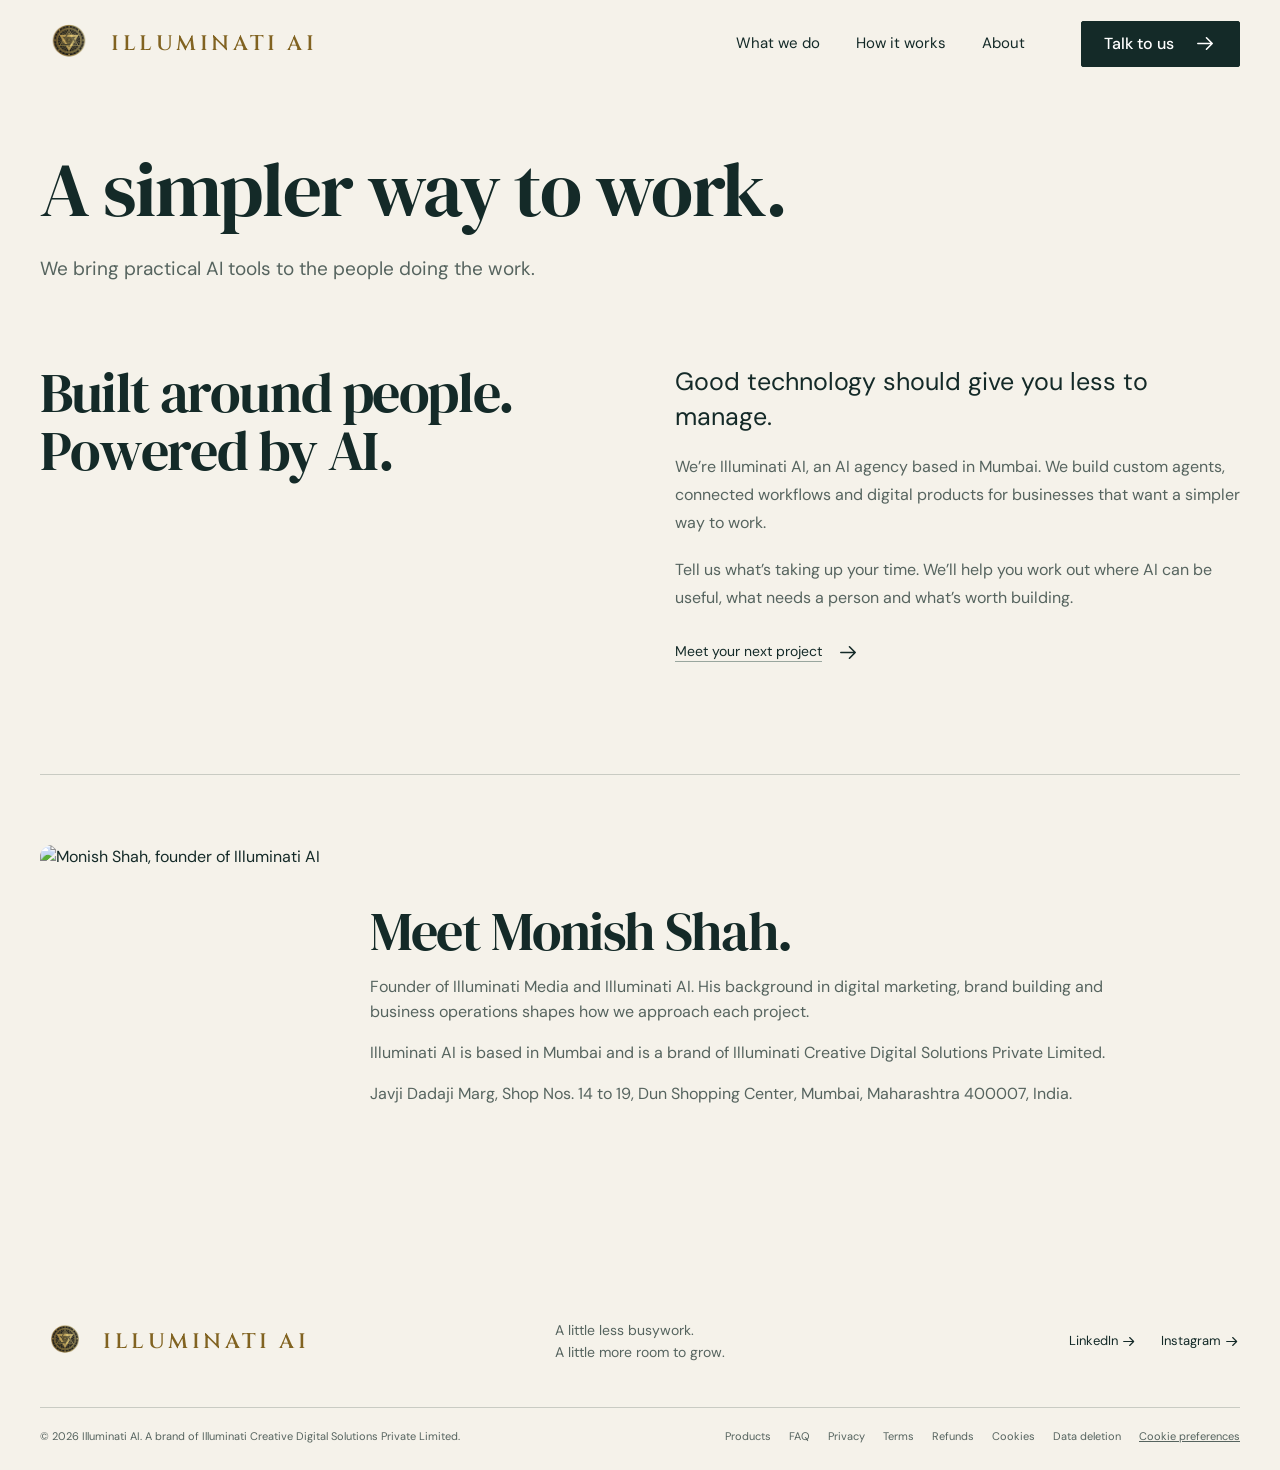
==== commit 2c223981: "Sync approved Hybrid website with Vercel production" ====
--- a/about.html
+++ b/about.html
@@ -1,326 +1,39 @@
-﻿<!DOCTYPE html>
+<!doctype html>
 <html lang="en">
 <head>
-<meta charset="UTF-8" />
-<meta name="viewport" content="width=device-width, initial-scale=1.0" />
-<meta name="description" content="Illuminati AI evolved from Illuminati Media (est. 2018). Founded by Monish Shah, we engineer premium AI agents and agentic systems for Indian businesses.">
-<title>About Illuminati AI – AI Agency Founded by Monish Shah, Mumbai</title>
-<link rel="preconnect" href="https://fonts.googleapis.com">
-<link rel="preconnect" href="https://fonts.gstatic.com" crossorigin>
-<link href="https://fonts.googleapis.com/css2?family=Cinzel:wght@400;500;600;700;800;900&family=Cormorant+Garamond:ital,wght@0,300..700;1,300..700&family=Italiana&family=Inter:wght@300;400;500;600;700&family=DM+Serif+Display&family=Playfair+Display:ital,wght@0,400..900;1,400..900&family=Fraunces:opsz,wght@9..144,300..700&family=EB+Garamond:ital,wght@0,400..800;1,400..800&family=Cormorant+Upright:wght@300;400;500;600;700&family=Raleway:ital,wght@0,100..900;1,100..900&display=swap" rel="stylesheet">
-<link rel="canonical" href="https://illuminatiai.tech/about.html">
-<meta name="robots" content="index, follow">
-
-<link rel="icon" type="image/png" href="assets/logo.png">
-<link rel="apple-touch-icon" href="assets/logo.png">
-<meta name="theme-color" content="#0a0a0a">
-
-<!-- SEO: keywords + author + language -->
-<meta name="keywords" content="Illuminati AI, Monish Shah, AI agency Mumbai, agentic AI, AI engineering team, founder">
-<meta name="author" content="Illuminati AI">
-<meta name="language" content="English">
-
-<!-- SEO: OG image dimensions + locale (companion to existing OG tags) -->
-<meta property="og:image:width" content="1200">
-<meta property="og:image:height" content="630">
-<meta property="og:locale" content="en_US">
-
-<!-- SEO: Twitter URL + description (companion to existing twitter:* tags) -->
-<meta name="twitter:url" content="https://illuminatiai.tech/about.html">
-<meta name="twitter:description" content="Illuminati AI evolved from Illuminati Media (est. 2018). Premium AI engineering for Indian businesses.">
-
-<!-- Google Analytics 4 (gated by cookie consent — Consent Mode v2, defaults to DENIED) -->
-<script async src="https://www.googletagmanager.com/gtag/js?id=G-WFK3MFE11M"></script>
-<script>
-  window.dataLayer = window.dataLayer || [];
-  function gtag(){dataLayer.push(arguments);}
-
-  // Default to DENIED for everything that needs consent. The cookie banner
-  // flips analytics_storage to 'granted' on Accept All via gtag('consent','update', ...).
-  gtag('consent', 'default', {
-    'analytics_storage': 'denied',
-    'ad_storage': 'denied',
-    'ad_user_data': 'denied',
-    'ad_personalization': 'denied',
-    'wait_for_update': 500
-  });
-
-  gtag('js', new Date());
-  gtag('config', 'G-WFK3MFE11M', { 'anonymize_ip': true });
-</script>
-
-<meta property="og:type" content="website">
-<meta property="og:site_name" content="Illuminati AI">
-<meta property="og:title" content="About Illuminati AI – AI Agency Founded by Monish Shah">
-<meta property="og:description" content="Illuminati AI evolved from Illuminati Media (est. 2018). Premium AI engineering for Indian businesses.">
-<meta property="og:image" content="https://illuminatiai.tech/assets/logo.png">
-<meta property="og:url" content="https://illuminatiai.tech/about.html">
-
-<meta name="twitter:card" content="summary_large_image">
-<meta name="twitter:title" content="About Illuminati AI – AI Agency in Mumbai">
-<meta name="twitter:image" content="https://illuminatiai.tech/assets/logo.png">
-<link rel="stylesheet" href="assets/styles.css">
-<script src="assets/feature-flags.js"></script>
-<script src="https://checkout.razorpay.com/v1/checkout.js"></script>
-</head>
-<body class="about-page">
-
-<div class="cursor-ring"></div>
-<div class="cursor-dot"></div>
-
-<nav class="nav" id="nav">
-  <a href="index.html" class="nav-brand" data-page-link>
-    <span class="logo-mark" data-logo="mark"></span>
-    <span class="nav-brand-name">Illuminati AI</span>
-  </a>
-  <ul class="nav-links">
-    <li><a class="nav-link" href="index.html"        data-nav="index.html"        data-page-link>Home</a></li>
-    <li><a class="nav-link" href="services.html"     data-nav="services.html"     data-page-link>Services</a></li>
-    <li><a class="nav-link" href="products.html"     data-nav="products.html"     data-page-link>Products</a></li>
-    <li><a class="nav-link" href="how-it-works.html" data-nav="how-it-works.html" data-page-link>How It Works</a></li>
-    <li><a class="nav-link" href="about.html"        data-nav="about.html"        data-page-link>About</a></li>
-    <li><a class="nav-link" href="faq.html"          data-nav="faq.html"          data-page-link>FAQ</a></li>
-    <li><a class="nav-link" href="contact.html"      data-nav="contact.html"      data-page-link>Contact</a></li>
-  </ul>
-  <div class="nav-cta"><button class="nav-cart-btn cart-only" id="navCartBtn" aria-label="Open cart">
-    <svg width="22" height="22" viewBox="0 0 24 24" fill="none" stroke="currentColor" stroke-width="2" stroke-linecap="round" stroke-linejoin="round">
-      <circle cx="9" cy="21" r="1"></circle>
-      <circle cx="20" cy="21" r="1"></circle>
-      <path d="M1 1h4l2.68 13.39a2 2 0 0 0 2 1.61h9.72a2 2 0 0 0 2-1.61L23 6H6"></path>
-    </svg>
-    <span class="cart-badge" id="cartBadge" style="display:none;">0</span>
-  </button><a href="contact.html" class="btn-nav" data-page-link>Book a Free Session</a></div>
-  <button class="hamburger" id="hamburger" aria-label="Toggle menu"><span></span><span></span><span></span></button>
-</nav>
-<div class="mobile-menu" id="mobileMenu">
-  <a class="nav-link" href="index.html"        data-page-link>Home</a>
-  <a class="nav-link" href="services.html"     data-page-link>Services</a>
-  <a class="nav-link" href="products.html"     data-page-link>Products</a>
-  <a class="nav-link" href="how-it-works.html" data-page-link>How It Works</a>
-  <a class="nav-link" href="about.html"        data-page-link>About</a>
-  <a class="nav-link" href="faq.html"          data-page-link>FAQ</a>
-  <a class="nav-link" href="contact.html"      data-page-link>Contact</a>
-</div>
-
-<main class="page page-fade-in">
-
-  <!-- A. Hero -->
-  <section class="section section--center">
-    <div class="container">
-      <h1 class="title-page split-words">The Legacy of Illuminati</h1>
-      <p class="subhead legacy-subheadline reveal delay-2">
-        From influencer marketing pioneers to AI architects
-      </p>
-      <div class="hairline reveal delay-3"></div>
-      <div class="legacy-body">
-        <p>
-          Since 2018, Illuminati Media has been at the forefront of influencer marketing in India, shaping the industry before it became mainstream.
-          We did not just connect influencers with brands. We engineered strategies that inspired, engaged, and delivered measurable impact.
-        </p>
-        <p>
-          Today, that same precision powers a new chapter. Illuminati AI carries forward seven years of strategic instinct, creative depth, and operational excellence into the era of intelligent automation.
-          We architect AI systems with the same thinking that built our reputation. Built to inspire. Built to perform. Built to last.
-        </p>
-      </div>
-    </div>
-  </section>
-
-  <!-- A2. Founder / The Order -->
-  <section class="founder-section">
-    <div class="founder-section-header">
-      <span class="section-label">— The Order —</span>
-      <h2 class="founder-section-title">Led By</h2>
-      <p class="founder-section-subtitle">The architect behind Illuminati AI's mission.</p>
-    </div>
-
-    <div class="founder-grid">
-
-      <!-- FOUNDER 1 -->
-      <div class="founder-card">
-        <div class="founder-photo">
-          <img src="assets/founder.jpg" alt="Monish Shah" class="founder-photo-img">
-        </div>
-        <h3 class="founder-name">Monish Shah</h3>
-        <p class="founder-role">Founder &amp; CEO</p>
-        <p class="founder-bio">
-          Founder of Illuminati Media (2018) and Illuminati AI (2026). Brings seven years of operational expertise in digital marketing, brand building, and creative direction to the next era of agentic AI.
-        </p>
-        <div class="founder-social">
-          <a href="https://www.linkedin.com/in/monish-shah-/" target="_blank" rel="noopener" class="founder-social-link">
-            LinkedIn
-          </a>
-        </div>
-      </div>
-
-      <!-- Add more founder cards here as needed -->
-
-    </div>
-  </section>
-
-  <!-- B. Manifesto -->
-  <section class="section--tight section--center philosophy-section">
-    <div class="container">
-      <div class="manifesto">
-        <h2 class="title-section">Our Philosophy</h2>
-        <p class="manifesto-paragraph">
-          We believe artificial intelligence is not a feature to be bolted onto existing software.
-          It is a foundational substrate that will rebuild how every business operates from the inside out.
-        </p>
-        <p class="manifesto-paragraph">
-          We believe agentic systems will replace the majority of repetitive human cognitive labour within this decade,
-          and the businesses that adopt early will compound advantages the rest cannot recover.
-        </p>
-        <p class="manifesto-paragraph">
-          We believe the highest form of automation is invisibility. The best AI agent is one your customer never knows exists,
-          doing work you never realised could be done autonomously.
-        </p>
-        <div class="hairline"></div>
-      </div>
-    </div>
-  </section>
-
-  <!-- D. Engineering Standards -->
-  <section class="section section--center principles-section">
-    <div class="container">
-      <h2 class="title-section">The Principles We Engineer By</h2>
-      <p class="subhead">
-        Four commitments that define every system we ship.
-      </p>
-      <div class="hairline reveal delay-3"></div>
-
-      <div class="standards-grid">
-        <div class="standard-card">
-          <span class="standard-icon"></span>
-          <div class="standard-body">
-            <h3>Architectural Integrity</h3>
-            <p>Every system we build is engineered to outlast the model generation it was deployed on. Future-proof by design.</p>
-          </div>
-        </div>
-        <div class="standard-card">
-          <span class="standard-icon"></span>
-          <div class="standard-body">
-            <h3>Operational Sovereignty</h3>
-            <p>Your data, your models, your infrastructure. We architect for full client ownership without vendor lock-in.</p>
-          </div>
-        </div>
-        <div class="standard-card">
-          <span class="standard-icon"></span>
-          <div class="standard-body">
-            <h3>Continuous Calibration</h3>
-            <p>We don't deploy and disappear. Every system we ship includes monitoring, retraining, and improvement loops.</p>
-          </div>
-        </div>
-        <div class="standard-card">
-          <span class="standard-icon"></span>
-          <div class="standard-body">
-            <h3>Sacred Discretion</h3>
-            <p>What we build for you stays between us. Our client work is treated with the confidentiality it deserves.</p>
-          </div>
-        </div>
-      </div>
-    </div>
-  </section>
-
-  <!-- G. The Path Forward -->
-  <section class="section--tight section--center path-forward">
-    <div class="path-forward-beam"></div>
-    <div class="container">
-      <div class="manifesto">
-        <h2 class="title-section">The Path Forward</h2>
-        <p>
-          We are still early in our work. Each system we build, each client we serve, each agent we deploy is another step toward a world where intelligence flows where it is needed without friction.
-          If you carry the same conviction, the door is open.
-        </p>
-      </div>
-    </div>
-  </section>
-
-</main>
-
-<footer class="main-footer">
-  <div class="footer-content">
-
-    <div class="footer-brand-block">
-      <div class="footer-brand">
-        <img src="assets/logo.png" alt="Illuminati AI" class="footer-logo">
-        <span class="footer-brand-name">Illuminati AI</span>
-      </div>
-      <p class="footer-tagline">Revolutionize Your Business</p>
-
-      <!-- Social Media Icons -->
-      <div class="footer-social-links">
-        <a href="https://www.linkedin.com/company/illuminati-ai/" target="_blank" rel="noopener" aria-label="LinkedIn" class="footer-social-icon">
-          <svg viewBox="0 0 24 24" width="20" height="20" fill="currentColor">
-            <path d="M20.447 20.452h-3.554v-5.569c0-1.328-.027-3.037-1.852-3.037-1.853 0-2.136 1.445-2.136 2.939v5.667H9.351V9h3.414v1.561h.046c.477-.9 1.637-1.85 3.37-1.85 3.601 0 4.267 2.37 4.267 5.455v6.286zM5.337 7.433a2.062 2.062 0 01-2.063-2.065 2.063 2.063 0 112.063 2.065zm1.782 13.019H3.555V9h3.564v11.452zM22.225 0H1.771C.792 0 0 .774 0 1.729v20.542C0 23.227.792 24 1.771 24h20.451C23.2 24 24 23.227 24 22.271V1.729C24 .774 23.2 0 22.222 0h.003z"/>
-          </svg>
-        </a>
-        <a href="https://www.instagram.com/illuminati.ai2026/?utm_source=ig_web_button_share_sheet" target="_blank" rel="noopener" aria-label="Instagram" class="footer-social-icon">
-          <svg viewBox="0 0 24 24" width="20" height="20" fill="currentColor">
-            <path d="M12 2.163c3.204 0 3.584.012 4.85.07 3.252.148 4.771 1.691 4.919 4.919.058 1.265.069 1.645.069 4.849 0 3.205-.012 3.584-.069 4.849-.149 3.225-1.664 4.771-4.919 4.919-1.266.058-1.644.07-4.85.07-3.204 0-3.584-.012-4.849-.07-3.26-.149-4.771-1.699-4.919-4.92-.058-1.265-.07-1.644-.07-4.849 0-3.204.013-3.583.07-4.849.149-3.227 1.664-4.771 4.919-4.919 1.266-.057 1.645-.069 4.849-.069zM12 0C8.741 0 8.333.014 7.053.072 2.695.272.273 2.69.073 7.052.014 8.333 0 8.741 0 12c0 3.259.014 3.668.072 4.948.2 4.358 2.618 6.78 6.98 6.98C8.333 23.986 8.741 24 12 24c3.259 0 3.668-.014 4.948-.072 4.354-.2 6.782-2.618 6.979-6.98.059-1.28.073-1.689.073-4.948 0-3.259-.014-3.667-.072-4.947-.196-4.354-2.617-6.78-6.979-6.98C15.668.014 15.259 0 12 0zm0 5.838a6.162 6.162 0 100 12.324 6.162 6.162 0 000-12.324zM12 16a4 4 0 110-8 4 4 0 010 8zm6.406-11.845a1.44 1.44 0 100 2.881 1.44 1.44 0 000-2.881z"/>
-          </svg>
-        </a>
-      </div>
-    </div>
-
-    <div class="footer-contact-block">
-      <h4>Contact</h4>
-      <p><a href="mailto:illuminati.ai@illuminatiai.tech">illuminati.ai@illuminatiai.tech</a></p>
-      <p><a href="tel:+919326294784">+91 93262 94784</a></p>
-      <p class="footer-address">
-        Javji Dadaji Marg, Shop Nos. 14 to 19,<br>
-        Dun Shopping Center, Mumbai,<br>
-        Maharashtra 400007, India
-      </p>
-    </div>
-
-    <div class="footer-explore-block">
-      <h4>Explore</h4>
-      <a href="services.html">Services</a>
-      <a href="products.html">Products</a>
-      <a href="how-it-works.html">How It Works</a>
-      <a href="about.html">About</a>
-      <a href="faq.html">FAQ</a>
-      <a href="contact.html">Contact</a>
-    </div>
-
-    <div class="footer-legal-block">
-      <h4>Legal</h4>
-      <a href="privacy.html">Privacy Policy</a>
-      <a href="terms.html">Terms of Service</a>
-      <a href="cookies.html">Cookie Policy</a>
-      <a href="refund.html">Refund Policy</a>
-      <a href="data-deletion.html">Data Deletion</a>
-    </div>
-
-  </div>
-
-  <div class="footer-bottom">
-    <p class="footer-copy">© 2026 Illuminati AI. All rights reserved.</p>
-    <p class="footer-copy">Illuminati AI is a brand of Illuminati Creative Digital Solutions Private Limited.</p>
-  </div>
-</footer>
-
-<script src="https://cdn.jsdelivr.net/npm/gsap@3.13.0/dist/gsap.min.js"></script>
-<script src="https://cdn.jsdelivr.net/npm/gsap@3.13.0/dist/ScrollTrigger.min.js"></script>
-<script src="https://cdn.jsdelivr.net/npm/lenis@1.1.13/dist/lenis.min.js"></script>
-<script src="assets/orbit-field.js"></script>
-<script src="assets/app.js?v=2"></script>
-<script src="assets/animations.js"></script>
-
-<!-- Cookie Consent Banner -->
-<div id="cookie-consent-banner" class="cookie-banner" style="display: none;">
-  <button class="cookie-banner-close" aria-label="Close" onclick="hideCookieBanner()">&times;</button>
-  <p class="cookie-banner-text">
-    We use cookies to enhance your browsing experience and analyze our traffic. Read our <a href="https://illuminatiai.tech/cookies">Cookie Policy</a> for more information
-  </p>
-  <div class="cookie-banner-actions">
-    <button class="btn-cookie-reject" onclick="rejectAllCookies()">Reject All</button>
-    <button class="btn-cookie-accept" onclick="acceptAllCookies()">Accept All</button>
-  </div>
-</div>
-
-<script src="assets/cart.js"></script>
-<script src="assets/razorpay-checkout.js"></script>
-<script src="assets/cookie-consent.js"></script>
-</body>
-</html>
+  <meta charset="utf-8"><meta name="viewport" content="width=device-width,initial-scale=1">
+  <title>About Illuminati AI | Mumbai AI agency</title>
+  <meta name="description" content="We bring practical AI tools to the people doing the work.">
+  <link rel="canonical" href="https://illuminatiai.tech/about"><meta name="theme-color" content="#f5f2ea">
+  <meta property="og:title" content="About Illuminati AI | Mumbai AI agency">
+  <meta property="og:description" content="We bring practical AI tools to the people doing the work.">
+  <meta property="og:type" content="website">
+  <meta property="og:image" content="https://illuminatiai.tech/assets/logo.png">
+  <link rel="icon" href="assets/logo-128.webp">
+  <link rel="preload" href="assets/dm-serif-display.ttf" as="font" type="font/ttf" crossorigin>
+  <link rel="stylesheet" href="assets/redesign.css?v=20261013-hybrid"><script src="assets/service-details.js?v=20261013-hybrid" defer></script><script src="assets/redesign.js?v=20261013-hybrid" defer></script>
+<script type="application/ld+json">{"@context":"https://schema.org","@type":"Organization","name":"Illuminati AI","url":"https://illuminatiai.tech","logo":"https://illuminatiai.tech/assets/logo.png","email":"illuminati.ai@illuminatiai.tech","telephone":"+91-9326294784","founder":{"@type":"Person","name":"Monish Shah"},"address":{"@type":"PostalAddress","addressLocality":"Mumbai","addressRegion":"Maharashtra","addressCountry":"IN"}}</script></head>
+<body class="inner-page">
+<svg class="icon-defs" xmlns="http://www.w3.org/2000/svg" aria-hidden="true"><defs>
+<symbol id="i-arrow" viewBox="0 0 24 24"><path d="M4 12h15m-6-6 6 6-6 6"/></symbol>
+<symbol id="i-mail" viewBox="0 0 24 24"><rect x="3" y="5" width="18" height="14" rx="2"/><path d="m3 6 9 7 9-7"/></symbol>
+<symbol id="i-calendar" viewBox="0 0 24 24"><rect x="3" y="5" width="18" height="16" rx="2"/><path d="M7 3v4m10-4v4M3 10h18m-13 5h2m4 0h2"/></symbol>
+<symbol id="i-user" viewBox="0 0 24 24"><circle cx="12" cy="8" r="4"/><path d="M4 21v-2a8 8 0 0 1 16 0v2"/></symbol>
+<symbol id="i-check" viewBox="0 0 24 24"><path d="m5 12 4 4L19 6"/></symbol>
+<symbol id="i-play" viewBox="0 0 24 24"><path d="m8 5 11 7-11 7Z"/></symbol>
+<symbol id="i-pause" viewBox="0 0 24 24"><path d="M8 5v14m8-14v14"/></symbol>
+<symbol id="i-doc" viewBox="0 0 24 24"><path d="M14 3H5v18h14V8Zm0 0v5h5M8 12h8m-8 4h8"/></symbol>
+<symbol id="i-chat" viewBox="0 0 24 24"><path d="M21 15a3 3 0 0 1-3 3H9l-6 4V5a3 3 0 0 1 3-3h12a3 3 0 0 1 3 3Zm-14-7h10m-10 4h6"/></symbol>
+<symbol id="i-grid" viewBox="0 0 24 24"><rect x="3" y="3" width="7" height="7" rx="1"/><rect x="14" y="3" width="7" height="7" rx="1"/><rect x="3" y="14" width="7" height="7" rx="1"/><rect x="14" y="14" width="7" height="7" rx="1"/></symbol>
+<symbol id="i-layers" viewBox="0 0 24 24"><path d="m12 3 10 5-10 5L2 8Zm-10 10 10 5 10-5M2 18l10 5 10-5"/></symbol>
+<symbol id="i-menu" viewBox="0 0 24 24"><path d="M4 6h16M4 12h16M4 18h16"/></symbol>
+</defs></svg>
+<a class="skip-link" href="#main">Skip to content</a>
+<header class="site-header wrap">
+  <a class="brand" href="index.html" aria-label="Illuminati AI home"><img src="assets/logo-128.webp" srcset="assets/logo-128.webp 128w, assets/logo-256.webp 256w" sizes="58px" width="58" height="58" alt="Illuminati AI original gold emblem"><span>ILLUMINATI AI</span></a>
+  <button class="menu-toggle" aria-label="Open navigation" aria-expanded="false" aria-controls="navigation"><svg class="icon"><use href="#i-menu"/></svg></button>
+  <nav id="navigation" aria-label="Main navigation"><a href="services.html">What we do</a><a href="how-it-works.html">How it works</a><a href="about.html">About</a><a class="button nav-cta" href="contact.html">Talk to us <svg class="icon"><use href="#i-arrow"/></svg></a></nav>
+</header>
+<main id="main"><div class="page-intro wrap"><h1>A simpler way to work.</h1><p>We bring practical AI tools to the people doing the work.</p></div><section id="about" class="about-section section wrap"><h2>Built around people.<br>Powered by AI.</h2><div><p class="about-lead">Good technology should give you less to manage.</p><p>We’re Illuminati AI, an AI agency based in Mumbai. We build custom agents, connected workflows and digital products for businesses that want a simpler way to work.</p><p>Tell us what’s taking up your time. We’ll help you work out where AI can be useful, what needs a person and what’s worth building.</p><a class="inline-link" href="contact.html">Meet your next project <svg class="icon"><use href="#i-arrow"/></svg></a></div></section><section class="founder section wrap"><img src="assets/founder-monish.png" alt="Monish Shah, founder of Illuminati AI" width="280" height="320" loading="lazy"><div><h2>Meet Monish Shah.</h2><p>Founder of Illuminati Media and Illuminati AI. His background in digital marketing, brand building and business operations shapes how we approach each project.</p><p>Illuminati AI is based in Mumbai and is a brand of Illuminati Creative Digital Solutions Private Limited.</p><p>Javji Dadaji Marg, Shop Nos. 14 to 19, Dun Shopping Center, Mumbai, Maharashtra 400007, India.</p></div></section></main>
+<footer class="site-footer wrap"><div class="footer-top"><a class="brand" href="index.html"><img src="assets/logo-128.webp" srcset="assets/logo-128.webp 128w, assets/logo-256.webp 256w" sizes="58px" width="50" height="50" alt="Illuminati AI original gold emblem" loading="lazy"><span>ILLUMINATI AI</span></a><p>A little less busywork.<br>A little more room to grow.</p><div><a href="https://www.linkedin.com/company/illuminati-ai/" target="_blank" rel="noopener noreferrer">LinkedIn <svg class="icon"><use href="#i-arrow"/></svg></a><a href="https://www.instagram.com/illuminati.ai2026/" target="_blank" rel="noopener noreferrer">Instagram <svg class="icon"><use href="#i-arrow"/></svg></a></div></div><div class="footer-bottom"><span>© 2026 Illuminati AI. A brand of Illuminati Creative Digital Solutions Private Limited.</span><div><a href="products.html">Products</a><a href="faq.html">FAQ</a><a href="privacy.html">Privacy</a><a href="terms.html">Terms</a><a href="refund.html">Refunds</a><a href="cookies.html">Cookies</a><a href="data-deletion.html">Data deletion</a><button type="button" class="cookie-settings" data-cookie-settings>Cookie preferences</button></div></div></footer>
+<div id="cookie-consent-banner" class="cookie-banner" role="region" aria-label="Cookie preferences"><p>We use optional analytics cookies to understand how people use the website. You can change your choice any time. <a href="cookies.html">Cookie policy</a></p><div class="cookie-banner-actions"><button type="button" data-consent="reject">Necessary only</button><button type="button" data-consent="accept" class="btn-cookie-accept">Allow analytics</button></div></div><script src="assets/feature-flags.js"></script><script src="assets/redesign-consent.js?v=20261013-hybrid" defer></script></body></html>
--- a/assets/redesign.css
+++ b/assets/redesign.css
@@ -0,0 +1,38 @@
+@font-face{font-family:DM Serif Display;src:url(dm-serif-display.ttf) format('truetype');font-weight:400;font-display:swap}
+@font-face{font-family:Cinzel;src:url(cinzel.ttf) format('truetype');font-weight:600;font-display:swap}
+@font-face{font-family:DM Sans;src:url(dm-sans-400.ttf) format('truetype');font-weight:400;font-display:swap}
+@font-face{font-family:DM Sans;src:url(dm-sans-500.ttf) format('truetype');font-weight:500;font-display:swap}
+@font-face{font-family:DM Sans;src:url(dm-sans-600.ttf) format('truetype');font-weight:600;font-display:swap}
+@font-face{font-family:DM Sans;src:url(dm-sans-700.ttf) format('truetype');font-weight:700;font-display:swap}
+:root{--paper:#f5f2ea;--ink:#142a28;--muted:#56645f;--blue:#315cf5;--line:#c9cbc3;--light-blue:#e8edff;--gold:#816321;--white:#fff;--shadow:0 12px 28px #142a2810;--serif:'Instrument Serif',Georgia,serif;--sans:'DM Sans',Arial,sans-serif;color-scheme:light}
+*{box-sizing:border-box}html{scroll-behavior:smooth;scroll-padding-top:30px}body{margin:0;background:var(--paper);color:var(--ink);font-family:var(--sans);font-size:16px;line-height:1.55}a{color:inherit;text-decoration:none;text-underline-offset:5px}button,input,select,textarea{font:inherit}button,a,input,textarea,select{-webkit-tap-highlight-color:transparent}button{color:inherit;cursor:pointer}button:disabled{cursor:wait;opacity:.6}a:focus-visible,button:focus-visible,summary:focus-visible,input:focus-visible,select:focus-visible,textarea:focus-visible{outline:3px solid var(--blue);outline-offset:5px}::selection{background:#d1dcff;color:#122452}img{max-width:100%;display:block}h1,h2,h3,p{margin:0}h1,h2{font-family:var(--serif);font-weight:400;letter-spacing:-.025em;line-height:1.03;text-wrap:balance}h3{line-height:1.25;font-weight:500}p{max-width:70ch}svg.icon{width:23px;height:23px;fill:none;stroke:currentColor;stroke-width:1.65;stroke-linecap:round;stroke-linejoin:round;flex-shrink:0;vertical-align:middle}.icon-defs{position:absolute;width:0;height:0;overflow:hidden}.wrap{width:min(100% - 80px,1460px);margin-inline:auto}.skip-link{position:absolute;left:20px;top:-90px;background:var(--ink);color:white;padding:12px;z-index:100}.skip-link:focus{top:10px}.site-header{display:flex;align-items:center;justify-content:space-between;gap:25px;min-height:104px}.brand{display:flex;align-items:center;gap:13px;flex-shrink:0}.brand img{object-fit:contain;mix-blend-mode:multiply}.brand span{font:500 21px Georgia,serif;letter-spacing:.17em;color:var(--gold)}.site-header nav{display:flex;align-items:center;gap:36px}.site-header nav>a:not(.button){font-size:15px}.site-header nav>a:hover{text-decoration:underline}.button{display:inline-flex;align-items:center;justify-content:center;gap:20px;min-height:56px;padding:15px 24px;background:var(--ink);color:var(--white);border:1px solid var(--ink);border-radius:2px;font-weight:500;transition:background .2s,transform .2s}.button:hover{background:#264841;transform:translateY(-2px)}.nav-cta{margin-left:20px;min-height:46px;padding:10px 22px}.menu-toggle{display:none;background:none;border:0;padding:10px}.hero{display:grid;grid-template-columns:1fr 1fr;gap:38px;padding-top:54px;padding-bottom:28px;align-items:center}.hero h1{font-size:clamp(64px,6.15vw,96px);line-height:.99;letter-spacing:-.035em}.hero-copy>p{font-size:clamp(18px,1.6vw,24px);line-height:1.45;max-width:610px;margin-top:28px}.hero-actions{display:flex;gap:26px;align-items:center;flex-wrap:wrap;margin-top:32px}.text-action{border:0;padding:0;display:inline-flex;align-items:center;gap:13px;background:transparent;white-space:nowrap}.hero-actions .text-action{text-decoration:underline;text-underline-offset:7px}.play-circle{width:48px;height:48px;border:1px solid var(--ink);border-radius:50%;display:inline-flex;align-items:center;justify-content:center;flex-shrink:0;transition:background .2s,transform .2s}.play-circle .icon{width:18px;height:18px}.text-action:hover .play-circle,.quick-demo:hover .play-circle{background:#dce5ff;transform:scale(1.04)}.play-circle.filled{width:54px;height:54px;background:var(--blue);color:white;border:0;box-shadow:0 8px 20px #315cf526}.play-circle.small{width:34px;height:34px}.play-circle.small .icon{width:15px;height:15px}.hero-demo{min-width:0}.hero-demo h2{text-align:center;font:500 clamp(24px,2.55vw,38px)/1.2 var(--sans);letter-spacing:-.04em}.workflow{height:345px;position:relative;isolation:isolate;margin-top:18px}.demo-node{position:absolute;background:#fffdf9;border-radius:12px;box-shadow:var(--shadow);padding:14px;transition:opacity .3s,transform .4s,box-shadow .3s}.input-node{width:29%;left:0;top:80px}.node-top{display:flex;align-items:center;gap:10px;font-size:12px;white-space:nowrap}.node-top strong{font-weight:500}.node-top>span:not(.icon-tile){font-size:11px;color:var(--muted)}.mail-color{color:#bf533b}.message{background:#f7f6f2;padding:9px 7px;border:1px solid #eeece5;border-radius:6px;font-size:12px;margin-top:13px;white-space:nowrap}.person-line{display:flex;align-items:center;gap:8px;margin-top:11px}.avatar{width:29px;height:29px;background:#e9ecea;color:#73827c;border-radius:50%;display:flex;align-items:center;justify-content:center;flex-shrink:0}.avatar .icon{width:20px;height:20px}.skeleton{flex:1;display:flex;flex-direction:column;gap:6px;min-width:0}.skeleton i{display:block;background:#e3e5e3;height:6px;width:90%;border-radius:1px}.skeleton i:nth-child(2){width:65%}.skeleton i:nth-child(3){width:78%}.agent-node{position:absolute;left:37%;top:119px;width:22%;height:140px;border-radius:24px;background:#fdfdff;box-shadow:0 12px 24px #315cf520,0 0 0 13px #315cf50c,0 0 0 25px #315cf506;display:flex;flex-direction:column;justify-content:center;align-items:center;gap:5px;z-index:2}.agent-spark{color:var(--blue);font-size:54px;line-height:1}.agent-node strong{font-size:15px;font-weight:500}.agent-status{font-size:11px;color:var(--muted)}.output-node{width:33%;right:0;min-height:84px}.reply-node{top:9px}.meeting-node{top:126px}.crm-node{top:243px}.reply-node>.skeleton{margin:14px 5px 0 40px}.icon-tile{background:#eaf0ff;border-radius:6px;width:29px;height:29px;display:flex;align-items:center;justify-content:center;color:#243a67}.icon-tile .icon{width:21px;height:21px}.approval{position:absolute;top:-17px;right:0;display:flex;gap:5px;align-items:center;padding:5px 9px;background:#fffcf6;border:1px solid #deded3;border-radius:6px;font-size:11px;color:var(--muted)}.approval .icon{width:13px;height:13px}.meeting-detail{margin:8px 0 0 39px;display:flex;justify-content:space-between;gap:5px;align-items:center;font-size:11px;color:var(--muted)}.meeting-detail b{font-weight:400}.check{width:22px;height:22px;border-radius:50%;display:flex;align-items:center;justify-content:center;background:var(--blue);color:white;flex-shrink:0}.check .icon{width:15px;height:15px}.check.green{background:#23745b}.wire{position:absolute;z-index:-1;border-color:var(--blue);border-style:solid;border-width:0;opacity:.65}.wire-input{left:27%;top:137px;width:12%;height:54px;border-top-width:2px;border-right-width:2px;border-bottom-width:2px;border-radius:0 20px 0 20px}.wire-top{left:57%;top:53px;width:12%;height:137px;border-top-width:2px;border-left-width:2px;border-bottom-width:2px;border-radius:22px 0 0 22px}.wire-middle{left:57%;top:188px;width:12%;border-top-width:2px}.wire-bottom{left:57%;top:190px;width:12%;height:96px;border-bottom-width:2px;border-left-width:2px;border-top-width:2px;border-radius:22px 0 0 22px}.wire:after{content:'';position:absolute;width:8px;height:8px;right:0;top:-5px;background:var(--blue);border-radius:50%}.demo-controls{display:flex;justify-content:center;align-items:center;gap:24px;margin-top:6px}.example-label{font-size:12px;color:var(--muted);padding-left:22px;border-left:1px solid var(--line)}.demo-status{height:20px;text-align:center;margin-top:12px;font-size:11px;color:var(--muted)}.workflow.running .demo-node:not(.complete){opacity:.4}.workflow .demo-node.complete{box-shadow:0 10px 28px #315cf51c;transform:translateY(-3px)}.workflow.running .agent-node{animation:agent-breathe 1.5s ease-in-out infinite}.workflow.running .wire{animation:wire-pulse 1.5s ease-in-out infinite}.workflow.paused *{animation-play-state:paused!important}.audiences{display:grid;grid-template-columns:repeat(3,1fr);border-top:1px solid #a7b1a9;border-bottom:1px solid #a7b1a9;padding:22px 0;margin-top:10px}.audiences a{display:flex;align-items:center;justify-content:center;gap:20px;font-size:17px;min-height:40px}.audiences a+a{border-left:1px solid #a7b1a9}.audiences a:hover{color:var(--blue)}.quick-section{padding-top:44px}.quick-section h2{font-size:clamp(40px,4.1vw,64px);margin-bottom:24px}.quick-grid{display:grid;grid-template-columns:1fr 1.1fr .96fr;gap:18px}.quick-demo{padding:23px 24px 20px;border:0;border-radius:12px;text-align:left;min-width:0;display:flex;flex-direction:column;transition:transform .25s}.quick-demo:hover{transform:translateY(-5px)}.blue{background:var(--light-blue)}.cream{background:#fffcf6}.quick-title{font-size:20px;font-weight:500;letter-spacing:-.025em}.mini-flow{display:flex;gap:8px;align-items:center;justify-content:center;padding:25px 0;min-height:145px}.mini-paper{background:#fffdfb;border-radius:9px;padding:13px;box-shadow:0 7px 20px #142a280b;display:flex;flex-direction:column;gap:8px;min-width:0;flex:1;min-height:94px}.mini-paper>span:not(.tiny-lines){font-size:11px}.mini-paper .icon{width:20px;height:20px;color:#2b4675}.mini-paper.compact{padding:10px}.tiny-lines{height:22px;background:linear-gradient(#e0e4e5,#e0e4e5) 0 0/85% 5px no-repeat,linear-gradient(#e0e4e5,#e0e4e5) 0 9px/100% 5px no-repeat,linear-gradient(#e0e4e5,#e0e4e5) 0 18px/65% 5px no-repeat}.connector{color:var(--blue);width:20px!important}.watch-label{display:flex;align-items:center;gap:10px;font-size:12px}.section{padding-top:112px;padding-bottom:110px}.section-heading{display:flex;align-items:end;justify-content:space-between;gap:40px;margin-bottom:42px}.section-heading h2,.about-section h2,.faq-section h2,.contact-section h2{font-size:clamp(44px,4.7vw,70px)}.section-heading p{color:var(--muted);max-width:440px;font-size:17px}.filter-row{display:flex;gap:9px;flex-wrap:wrap;padding-bottom:25px;border-bottom:1px solid var(--line);margin-bottom:0}.filter{border:1px solid #c5cdc5;background:transparent;border-radius:30px;padding:10px 18px;min-height:44px;font-size:13px}.filter.active{background:var(--ink);border-color:var(--ink);color:white}.filter span{opacity:.65;margin-left:6px}.service-explorer{display:grid;grid-template-columns:340px 1fr;gap:52px}.service-list{padding-top:24px}.service-choice{display:flex;text-align:left;align-items:center;justify-content:space-between;width:100%;background:none;border:0;border-bottom:1px solid #deded5;padding:15px 10px;font-size:15px;line-height:1.35;min-height:52px}.service-choice svg{width:18px}.service-choice[aria-pressed=true]{color:var(--blue);background:#e9edfb;border-radius:5px;border-bottom-color:transparent}.service-choice:hover{color:var(--blue)}.service-detail{padding:27px 0;min-width:0;align-self:start;position:sticky;top:20px}.service-meta{display:flex;justify-content:space-between;color:var(--muted);font-size:11px;gap:15px}.service-detail h3{font-size:32px;margin-top:19px;letter-spacing:-.035em}.service-detail>p:not(.pricing-note){font-size:16px;line-height:1.65;margin-top:12px;max-width:660px;color:var(--muted)}.service-scene{min-height:290px;background:#e8edfa;border-radius:12px;margin-top:25px;padding:30px;display:grid;grid-template-columns:1fr 42px 1fr;align-items:center;gap:12px;overflow:hidden}.scene-panel{background:#fffefb;box-shadow:var(--shadow);padding:22px;border-radius:10px;min-height:190px;min-width:0;transition:transform .4s,box-shadow .4s}.scene-panel h4{margin:0 0 17px;display:flex;gap:10px;align-items:center;font-size:13px;font-weight:500}.scene-panel h4 svg{width:18px}.scene-arrow{color:var(--blue);display:flex;justify-content:center}.scene-arrow .icon{width:30px;height:30px}.scene-item{display:flex;gap:8px;align-items:center;padding:9px 0;border-bottom:1px solid #edf0ea;font-size:12px}.scene-item:last-child{border-bottom:0}.scene-item .icon{width:17px;height:17px;color:var(--blue)}.scene-bubble{font-size:12px;padding:11px 13px;background:#f0f2ed;border-radius:8px;margin:8px 0}.scene-bubble.answer{background:#e8edff}.scene-approval{display:flex;align-items:center;gap:6px;color:#426459;font-size:11px;margin-top:14px}.scene-approval .icon{width:15px;height:15px}.sample-bars{display:flex;flex-direction:column;gap:11px}.sample-bar{font-size:11px}.sample-bar i{display:block;height:8px;background:#d5dffb;margin-top:4px;width:var(--bar);transition:opacity .3s}.scene-phone{max-width:185px;margin:0 auto;padding:18px 12px 12px;border:2px solid #283e3c;border-radius:22px;position:relative}.scene-phone:before{content:'';display:block;height:4px;width:32px;margin:-8px auto 13px;background:#273f3c;border-radius:6px}.scene-camera{height:105px;background:#dae1df;position:relative;overflow:hidden}.camera-door{position:absolute;left:45%;top:10%;height:80%;width:30%;border:2px solid #b2c0bb}.camera-box{position:absolute;left:24%;top:30%;width:24%;height:55%;border:2px solid var(--blue)}.camera-label{position:absolute;bottom:4px;left:5px;font-size:11px;background:white;padding:2px 5px}.scene-controls{display:flex;justify-content:space-between;align-items:center;gap:15px;margin-top:16px}.scene-controls .text-action{font-size:13px}.scene-controls>span{font-size:11px;color:var(--muted);text-align:right;max-width:65%}.service-bottom{margin-top:28px;padding-top:22px;border-top:1px solid var(--line);display:flex;align-items:center;justify-content:space-between;gap:20px}.price-label{font-size:11px;color:var(--muted);display:block}.service-bottom strong{font-size:24px;font-weight:500}.inline-link{display:inline-flex;gap:15px;align-items:center;font-size:14px;text-decoration:underline;text-decoration-color:#99a69e}.pricing-note{margin-top:13px;font-size:11px;color:var(--muted)}.service-scene.playing .scene-panel.active{transform:translateY(-5px);box-shadow:0 12px 24px #315cf52b}.service-scene.playing .scene-arrow{animation:arrow-flow 1.2s infinite}.service-scene.paused *{animation-play-state:paused!important}.process-section{background:#e9ece4}.process-grid{list-style:none;padding:0;margin:58px 0 0;display:grid;grid-template-columns:repeat(3,1fr);gap:50px}.process-grid li{border-top:1px solid #aebbad;padding-top:22px}.step{font-size:13px;color:#617568;font-variant-numeric:tabular-nums}.process-grid h3{font-size:25px;margin:28px 0 16px;letter-spacing:-.025em}.process-grid p{font-size:15px;color:var(--muted);line-height:1.7}.about-section{display:grid;grid-template-columns:1fr 1fr;gap:70px;border-bottom:1px solid var(--line)}.about-section p{margin-bottom:19px;color:var(--muted);font-size:16px;line-height:1.75}.about-section .about-lead{font-size:25px;color:var(--ink);line-height:1.4}.about-section .inline-link{margin-top:10px}.faq-section{display:grid;grid-template-columns:1fr 1.1fr;gap:70px}.faq-list{border-top:1px solid var(--line)}details{border-bottom:1px solid var(--line)}summary{font-weight:500;list-style:none;cursor:pointer;padding:23px 30px 23px 0;position:relative;font-size:16px}summary::-webkit-details-marker{display:none}summary:after{content:'+';position:absolute;right:4px;top:21px;font-size:24px;font-weight:400}details[open] summary:after{content:'−'}details p{font-size:15px;color:var(--muted);padding:0 30px 24px 0;line-height:1.7}.contact-section{background:var(--ink);color:var(--paper)}.contact-grid{display:grid;grid-template-columns:1fr 1fr;gap:100px}.contact-grid>div>p{font-size:18px;color:#bdcec4;margin:28px 0 40px}.contact-email,.contact-phone{display:block;margin-top:14px;overflow-wrap:anywhere}.contact-email{font-size:19px;text-decoration:underline}.contact-phone{font-size:17px}.contact-hours{display:block;color:#bdcec4;font-size:12px;margin-top:26px}form label{display:flex;flex-direction:column;gap:9px;font-size:13px;margin-bottom:22px}.field-row{display:grid;grid-template-columns:1fr 1fr;gap:18px}input,select,textarea{width:100%;padding:12px 14px;border:1px solid #779088;border-radius:3px;color:var(--paper);background:#203c37;font-size:16px;caret-color:#b5c8ff}select option{background:#203c37;color:var(--paper)}input::placeholder,textarea::placeholder{color:#b4c5bc}textarea{resize:vertical;min-height:115px}.button.light{background:var(--paper);color:var(--ink);border-color:var(--paper)}.button.light:hover{background:#e6eccf}.form-note{font-size:11px;color:#bdcec4;margin-top:14px;max-width:440px}#form-status{font-size:13px;margin-top:12px;min-height:20px}#form-status.error{color:#ffd6c6}.honeypot{position:absolute;left:-10000px;visibility:hidden}.site-footer{padding-top:42px;padding-bottom:25px}.footer-top{display:grid;grid-template-columns:1fr 1fr auto;gap:30px;align-items:center;padding-bottom:40px}.footer-top>p{font-size:14px;color:var(--muted)}.footer-top>div{display:flex;gap:24px;font-size:13px}.footer-top>div .icon{width:16px}.footer-bottom{border-top:1px solid var(--line);padding-top:20px;display:flex;align-items:start;justify-content:space-between;gap:25px;font-size:11px;color:var(--muted)}.footer-bottom>div{display:flex;gap:18px;flex-wrap:wrap}.page-intro{padding:62px 0 10px}.page-intro h1{font-size:clamp(52px,6vw,90px)}.page-intro p{font-size:19px;margin-top:25px;color:var(--muted)}.inner-page .section{padding-top:70px}.inner-page .services-section .section-heading{display:none}.inner-page .service-detail{top:20px}.legal-page{max-width:860px;margin:70px auto 100px;padding:0 24px}.legal-page h1{font-size:72px;margin-bottom:25px}.legal-page h2{font-size:34px;margin:45px 0 15px}.legal-page h3{font-size:23px;margin:25px 0 14px}.legal-page p,.legal-page li{line-height:1.8;margin-bottom:15px;color:var(--muted)}.legal-page a{text-decoration:underline}.legal-page table{width:100%;border-collapse:collapse;font-size:13px}.legal-page td,.legal-page th{padding:12px;border:1px solid var(--line);text-align:left}.legal-meta{font-size:13px}.founder{display:grid;grid-template-columns:280px 1fr;gap:50px;align-items:center}.founder img{border-radius:12px;width:280px;max-height:320px;object-fit:cover}.founder h2{font-size:54px}.founder p{margin-top:16px;color:var(--muted)}.product-grid{display:grid;grid-template-columns:1fr 1fr;gap:45px;margin-top:40px}.product{border-top:1px solid var(--line);padding-top:25px}.product h2{font-size:44px;margin:20px 0}.product p{color:var(--muted);margin-bottom:22px}.product-status{font-size:12px;color:#355d4a;background:#e2eadf;padding:5px 11px;border-radius:20px}.product .button{margin-top:22px}.cookie-banner{position:fixed;left:20px;bottom:20px;z-index:50;max-width:400px;background:#fffdf8;box-shadow:0 10px 40px #142a2820;border-radius:12px;padding:20px;display:none;flex-direction:column;gap:15px}.cookie-banner p{font-size:12px;color:var(--muted)}.cookie-banner a{text-decoration:underline}.cookie-banner-actions{display:flex;gap:9px}.cookie-banner-actions button{padding:10px 13px;border:1px solid var(--ink);border-radius:3px;background:transparent;font-size:12px;min-height:42px}.cookie-banner-actions .btn-cookie-accept{background:var(--ink);color:white}.cookie-settings{border:0;background:transparent;color:inherit;font-size:inherit;padding:0;text-decoration:underline}.thank-you{padding:100px 20px;text-align:center;max-width:750px;margin:auto}.thank-you h1{font-size:70px}.thank-you p{margin:25px auto}.thank-you .button{margin-top:15px}
+@keyframes agent-breathe{50%{box-shadow:0 12px 24px #315cf52c,0 0 0 15px #315cf512,0 0 0 28px #315cf508}}
+.brand span{font-family:Cinzel,Georgia,serif;font-weight:600}.agent-spark svg{width:54px;height:54px;fill:var(--blue);display:block}.noscript-services{padding:30px}.noscript-services h3{margin:20px 0 10px}.noscript-services p{margin-bottom:10px}
+@keyframes wire-pulse{50%{opacity:1}}
+@keyframes arrow-flow{50%{transform:translateX(5px)}}
+@media(min-width:1500px){.hero{padding-top:40px}.workflow{height:355px}.hero-copy>p{font-size:24px}.hero-actions{margin-top:28px}.quick-section{padding-top:40px}}
+@media(max-width:1200px){.wrap{width:calc(100% - 48px)}.brand span{font-size:17px}.site-header nav{gap:24px}.hero{gap:24px}.hero h1{font-size:68px}.hero-actions{gap:15px}.hero-actions .button{padding:13px 17px;font-size:14px}.hero-actions .text-action{font-size:13px}.workflow{height:305px}.agent-node{top:105px;height:120px}.input-node{top:72px}.demo-node{padding:11px}.node-top{gap:5px;font-size:11px}.node-top>span:not(.icon-tile){font-size:11px}.message{font-size:11px;padding:8px 5px}.meeting-node{top:115px}.crm-node{top:217px}.wire-input{top:125px;height:41px}.wire-top{top:51px;height:115px}.wire-middle{top:166px}.wire-bottom{top:166px;height:90px}.agent-spark{font-size:44px}.agent-node strong{font-size:13px}.icon-tile{width:24px;height:24px}.hero-demo h2{font-size:28px}.contact-mini{display:none}.quick-demo{padding:20px 18px}.service-explorer{grid-template-columns:280px 1fr;gap:30px}.service-scene{padding:22px 18px;gap:8px;grid-template-columns:1fr 25px 1fr}.scene-panel{padding:16px}.contact-grid{gap:60px}.footer-top .brand span{font-size:15px}}
+@media(max-width:900px){.site-header{min-height:86px}.site-header nav{gap:20px}.nav-cta{margin-left:0}.brand img{width:46px;height:46px}.brand span{font-size:15px;letter-spacing:.12em}.site-header nav>a:not(.button){font-size:13px}.hero{grid-template-columns:1fr;padding-top:35px;gap:44px}.hero h1{font-size:80px;max-width:680px}.hero-copy>p{max-width:630px;font-size:22px}.hero-actions .button{font-size:16px;padding:15px 24px}.hero-actions .text-action{font-size:16px}.hero-demo{max-width:610px;width:100%;margin:auto}.workflow{height:335px}.hero-demo h2{font-size:32px}.agent-node{top:117px;height:138px}.input-node{top:80px}.demo-node{padding:14px}.node-top{font-size:12px}.node-top>span:not(.icon-tile){font-size:11px}.message{font-size:12px}.meeting-node{top:127px}.crm-node{top:238px}.wire-input{top:139px;height:47px}.wire-top{top:51px;height:135px}.wire-middle{top:186px}.wire-bottom{top:186px;height:90px}.audiences{margin-top:25px;padding:16px 0}.audiences a{font-size:13px;gap:10px}.audiences .icon{width:18px}.quick-grid{gap:12px}.quick-title{font-size:16px}.mini-flow{gap:5px;flex-wrap:wrap}.mini-paper{padding:10px}.mini-paper>span:not(.tiny-lines){font-size:11px}.quick-demo .connector{display:none}.section{padding-top:80px;padding-bottom:80px}.section-heading{align-items:start}.section-heading p{font-size:15px;max-width:270px}.section-heading h2{font-size:48px}.service-explorer{grid-template-columns:220px 1fr;gap:25px}.service-choice{font-size:13px}.service-detail h3{font-size:27px}.service-detail>p:not(.pricing-note){font-size:14px}.service-scene{grid-template-columns:1fr;gap:12px;min-height:350px;padding:20px}.scene-panel{min-height:unset}.scene-arrow{transform:rotate(90deg)}.scene-panel h4{margin-bottom:8px}.scene-item{padding:5px 0}.scene-controls{align-items:start}.service-bottom{align-items:start;flex-direction:column;gap:12px}.process-grid{gap:30px}.process-grid h3{font-size:21px}.about-section,.faq-section{gap:35px}.about-section h2,.faq-section h2{font-size:48px}.contact-grid{gap:40px}.contact-section h2{font-size:50px}.field-row{grid-template-columns:1fr;gap:0}.footer-top{grid-template-columns:1fr auto}.footer-top>p{display:none}}
+@media(max-width:650px){.wrap{width:calc(100% - 40px)}.site-header{min-height:82px;position:relative}.brand span{font-size:15px;letter-spacing:.13em}.brand{gap:9px}.brand img{width:44px;height:44px}.menu-toggle{display:block}.site-header nav{display:none;position:absolute;top:75px;left:0;right:0;z-index:20;background:#fffdf6;box-shadow:var(--shadow);padding:20px;border-radius:10px;flex-direction:column;align-items:stretch;gap:0}.site-header nav.open{display:flex}.site-header nav>a:not(.button){font-size:16px;padding:13px 0}.site-header .nav-cta{margin-top:12px}.hero{padding-top:32px;gap:46px;padding-bottom:20px}.hero h1{font-size:clamp(51px,12vw,73px);letter-spacing:-.03em;line-height:1}.desktop-break{display:none}.hero-copy>p{font-size:18px;margin-top:22px;line-height:1.55}.hero-actions{margin-top:26px;gap:18px}.hero-actions .button{padding:13px 17px;min-height:52px;font-size:14px;gap:12px}.hero-actions .text-action{font-size:13px;gap:8px}.hero-actions .play-circle{width:36px;height:36px}.hero-demo h2{font-size:25px}.workflow{height:270px;margin-top:23px}.demo-node{padding:9px;border-radius:8px}.input-node{width:31%;top:75px}.message{font-size:11px;white-space:normal;margin-top:8px;padding:6px 5px}.node-top{gap:4px;white-space:normal;line-height:1.2;font-size:11px}.node-top .icon{width:17px;height:17px}.node-top>span:not(.icon-tile){font-size:11px}.input-node .node-top{flex-direction:column;align-items:start}.person-line{gap:5px;margin-top:8px}.avatar{width:20px;height:20px}.avatar .icon{width:15px;height:15px}.skeleton{gap:4px}.skeleton i{height:4px}.agent-node{left:39%;top:105px;width:20%;height:88px;border-radius:15px;box-shadow:0 7px 20px #315cf519,0 0 0 8px #315cf50a,0 0 0 15px #315cf506}.agent-spark{font-size:34px}.agent-node strong{font-size:11px}.agent-status{display:none}.output-node{width:32%;min-height:67px}.reply-node{top:12px}.meeting-node{top:104px}.crm-node{top:199px}.icon-tile{width:20px;height:20px;border-radius:4px;flex-shrink:0}.icon-tile .icon{width:16px;height:16px}.approval{font-size:11px;padding:3px 4px;top:-16px}.approval .icon{width:10px;height:10px}.reply-node>.skeleton{margin:10px 0 0 0}.meeting-detail{margin:8px 0 0;font-size:11px}.check{width:17px;height:17px}.check .icon{width:11px;height:11px}.wire-input{left:29%;top:117px;width:13%;height:32px}.wire-top{left:57%;top:45px;width:14%;height:104px}.wire-middle{left:57%;top:149px;width:14%}.wire-bottom{left:57%;top:149px;width:14%;height:83px}.wire:after{width:6px;height:6px;top:-4px}.demo-controls{gap:15px;margin-top:15px}.demo-controls .text-action{font-size:14px}.play-circle.filled{width:44px;height:44px}.example-label{font-size:11px;padding-left:15px}.demo-status{font-size:11px}.audiences{grid-template-columns:1fr;padding:4px 0;margin-top:15px}.audiences a{justify-content:space-between;flex-direction:row-reverse;padding:13px 6px;font-size:15px}.audiences a+a{border-left:0;border-top:1px solid #dadfd5}.quick-section{padding-top:36px}.quick-section h2{font-size:43px;line-height:1.05}.quick-grid{grid-template-columns:1fr;gap:14px}.quick-demo{padding:21px 22px}.quick-title{font-size:21px}.mini-flow{flex-wrap:nowrap;padding:21px 0;gap:12px;min-height:130px}.mini-paper{padding:13px;min-height:95px}.mini-paper>span:not(.tiny-lines){font-size:11px}.quick-demo .connector{display:block}.contact-mini{display:flex}.section{padding-top:65px;padding-bottom:65px}.section-heading{display:block;margin-bottom:30px}.section-heading h2,.about-section h2,.faq-section h2{font-size:46px}.section-heading p{margin-top:22px;max-width:100%;font-size:16px}.filter-row{gap:7px;padding-bottom:20px}.filter{font-size:12px;padding:9px 12px}.service-explorer{grid-template-columns:1fr;gap:0}.service-list{display:grid;grid-template-columns:1fr 1fr;gap:6px;padding-top:20px}.service-choice{font-size:12px;padding:10px;min-height:53px;border:1px solid #deded5;border-radius:5px}.service-choice .icon{width:15px}.service-detail{position:static;padding-top:30px;scroll-margin-top:20px}.service-detail h3{font-size:29px}.service-detail>p:not(.pricing-note){font-size:15px}.service-scene{padding:18px;min-height:300px;gap:15px}.scene-panel{padding:18px}.scene-item,.scene-bubble{font-size:12px}.scene-controls>span{font-size:11px;max-width:52%}.service-bottom{flex-direction:row;align-items:center;gap:10px}.service-bottom .inline-link{font-size:12px;gap:6px}.service-bottom strong{font-size:21px}.process-grid{grid-template-columns:1fr;gap:30px;margin-top:32px}.process-grid li{position:relative;padding-left:45px;padding-top:23px}.process-grid .step{position:absolute;left:0;top:25px}.process-grid h3{margin:0 0 13px;font-size:24px}.about-section,.faq-section{grid-template-columns:1fr;gap:30px}.about-section p{font-size:16px}.about-section .about-lead{font-size:24px}.faq-list summary{font-size:15px}.contact-grid{grid-template-columns:1fr;gap:43px}.contact-section h2{font-size:48px}.contact-grid>div>p{font-size:17px;margin:24px 0}.contact-email{font-size:17px}.contact-hours{margin-top:18px}.field-row{grid-template-columns:1fr;gap:0}.footer-top{grid-template-columns:1fr;gap:26px}.footer-top>div{font-size:14px}.footer-bottom{flex-direction:column;font-size:11px;line-height:1.7}.page-intro{padding:40px 0 0}.page-intro h1{font-size:55px}.page-intro p{font-size:17px}.legal-page{margin-top:40px;padding:0 20px}.legal-page h1{font-size:50px}.legal-page h2{font-size:30px}.legal-page table{font-size:11px;display:block;overflow:auto}.product-grid{grid-template-columns:1fr;gap:55px}.founder{grid-template-columns:1fr;gap:25px}.founder img{width:100%;max-width:300px}.cookie-banner{left:12px;right:12px;bottom:12px;max-width:unset;padding:17px}.thank-you h1{font-size:50px}}
+@media(prefers-reduced-motion:reduce){html{scroll-behavior:auto}*,*:before,*:after{animation:none!important;transition:none!important}.workflow.running .demo-node:not(.complete){opacity:1}}
+/* Approved comp: wider editorial lettering and a compact first viewport. */
+:root{--serif:'DM Serif Display',Georgia,serif}.hero h1{font-size:clamp(58px,5.55vw,86px);line-height:1.03}.site-header{min-height:88px}.hero{padding-top:28px;padding-bottom:22px}.hero-demo h2{font-size:34px}.workflow{height:298px}.agent-node{top:96px}.input-node{top:66px}.reply-node{top:5px}.meeting-node{top:105px}.crm-node{top:207px}.wire-input{top:122px;height:44px}.wire-top{top:49px;height:117px}.wire-middle{top:166px}.wire-bottom{top:166px;height:87px}.hero-copy>p{font-size:22px}.quick-section h2{font-size:clamp(38px,3.8vw,58px)}.section-heading h2,.about-section h2,.faq-section h2,.contact-section h2{font-size:clamp(42px,4.4vw,66px)}
+@media(max-width:1000px){.site-header nav{gap:18px}.site-header nav>a{white-space:nowrap}.brand span{font-size:15px}.nav-cta{padding:10px 16px}.hero h1{font-size:66px}.hero-demo h2{font-size:30px}}
+@media(max-width:760px){.menu-toggle{display:block}.site-header{position:relative;min-height:82px}.site-header nav{display:none;position:absolute;top:75px;left:0;right:0;z-index:20;background:#fffdf6;box-shadow:var(--shadow);padding:20px;border-radius:10px;flex-direction:column;align-items:stretch;gap:0}.site-header nav.open{display:flex}.site-header nav>a:not(.button){font-size:16px;padding:13px 0}.site-header .nav-cta{margin-top:12px}}
+@media(max-width:650px){.hero{padding-top:26px;gap:38px}.hero h1{font-size:clamp(46px,11.5vw,66px);line-height:1.06}.hero-copy>p{font-size:18px}.hero-demo h2{font-size:25px}.workflow{height:270px}.agent-node{top:105px}.input-node{top:75px}.reply-node{top:12px}.meeting-node{top:104px}.crm-node{top:199px}.wire-input{top:117px;height:32px}.wire-top{top:45px;height:104px}.wire-middle{top:149px}.wire-bottom{top:149px;height:83px}.agent-spark svg{width:34px;height:34px}.quick-section h2{font-size:37px}.section-heading h2,.about-section h2,.faq-section h2,.contact-section h2{font-size:40px}.legal-page h1{font-size:46px}}
+.demo-disclosure{font-size:12px;color:var(--muted);margin:22px 0 8px}
+
+.service-scene.video-scene{display:block;padding:0;min-height:0;background:transparent}.service-video{display:block;width:100%;height:auto;aspect-ratio:16/9;background:var(--paper,#f5f2ea);border-radius:12px}.demo-transcript{margin:16px 0 24px;border-top:1px solid var(--line);padding-top:12px;font-size:15px;color:var(--muted)}.demo-transcript summary{cursor:pointer;min-height:44px;display:list-item;padding:9px 0;color:var(--ink)}.demo-transcript ol{padding-left:22px;margin:8px 0;line-height:1.7}.demo-transcript li+li{margin-top:6px}
+
+.scene-controls{flex-wrap:wrap}.video-expand{min-height:44px;text-decoration:underline;text-underline-offset:4px;font-size:14px}.scene-controls>span{flex:1;min-width:140px}@media(max-width:650px){.scene-controls>span{flex-basis:100%;max-width:none;font-size:13px}}
+
+/* Service explanations use native disclosures for keyboard and no-script access. */
+.sr-only{position:absolute;width:1px;height:1px;padding:0;margin:-1px;overflow:hidden;clip:rect(0,0,0,0);white-space:nowrap;border:0}
+.service-more .more-open{display:none}.service-more[open] .more-open{display:inline}.service-more[open] .more-closed{display:none}
+.service-more>summary{font-size:14px;font-weight:700;color:var(--ink);min-height:48px}
+.service-explanation{font-size:15px;line-height:1.7;max-width:65ch;padding-bottom:18px;color:var(--muted)}
+.service-explanation h4{font:700 15px/1.4 "DM Sans",Arial,sans-serif;color:var(--ink);margin:24px 0 8px}
+.service-explanation h4:first-child{margin-top:6px}.service-explanation p{margin:0}.service-explanation ul,.service-explanation ol{margin:0;padding-left:21px}.service-explanation li+li{margin-top:6px}
+.service-explanation .scope-note{font-size:13px;margin-top:20px}.service-explanation.demo-steps{border-top:1px solid var(--line);padding-top:18px}
+
+.service-more{border-top:1px solid var(--line);margin-top:18px}.service-more>summary{cursor:pointer;padding:14px 0}
